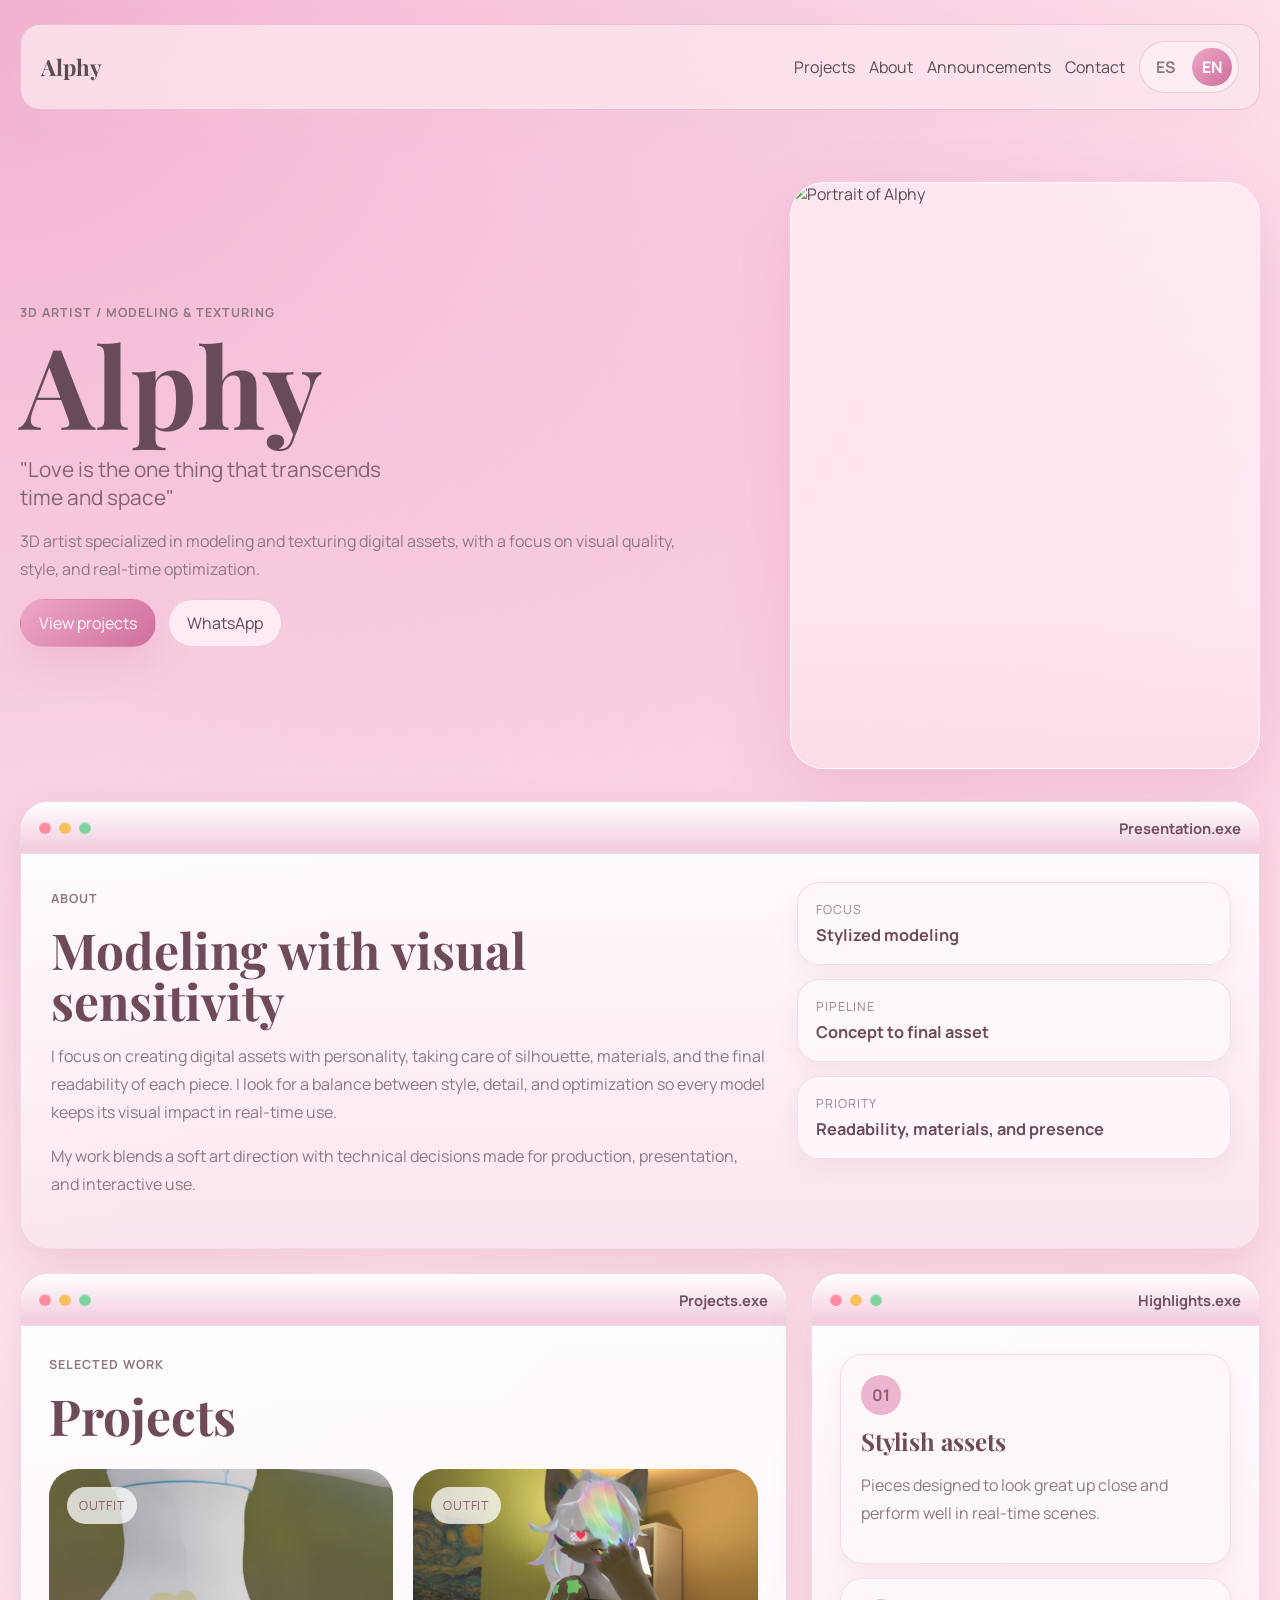
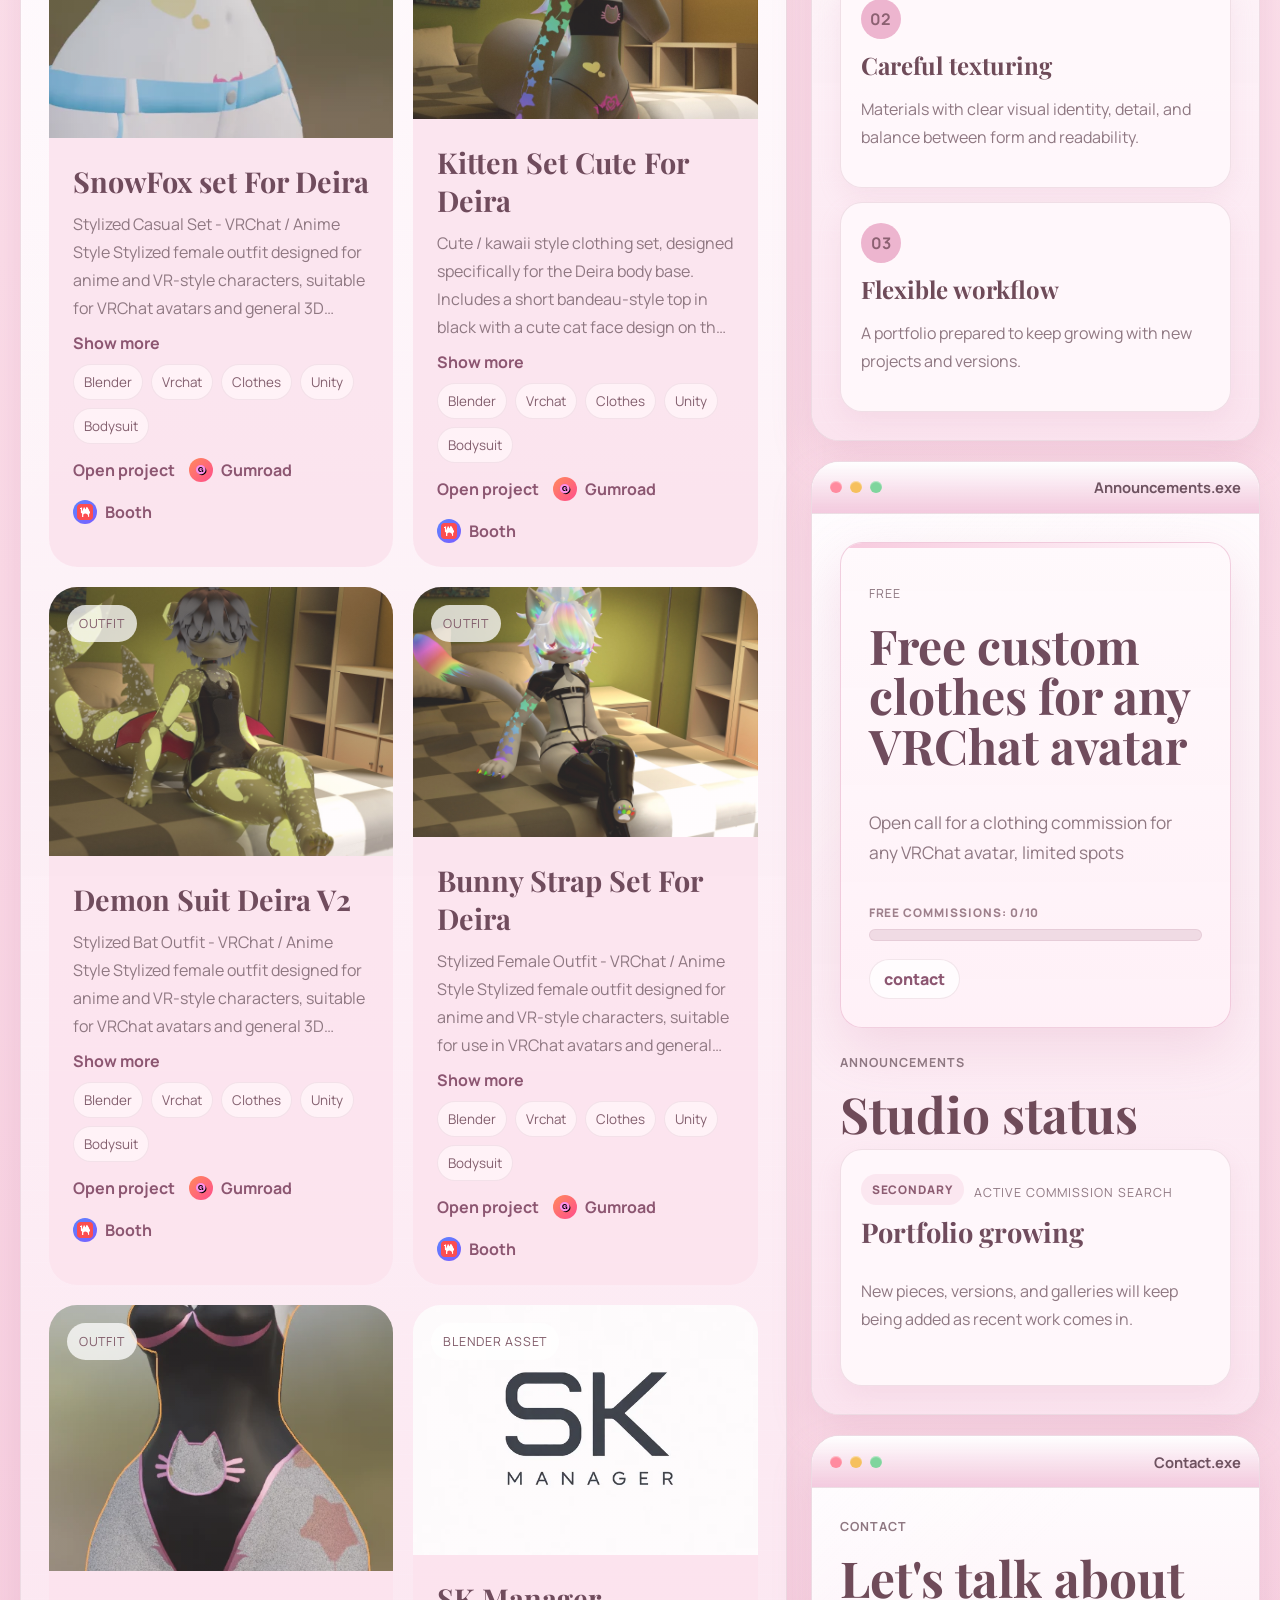
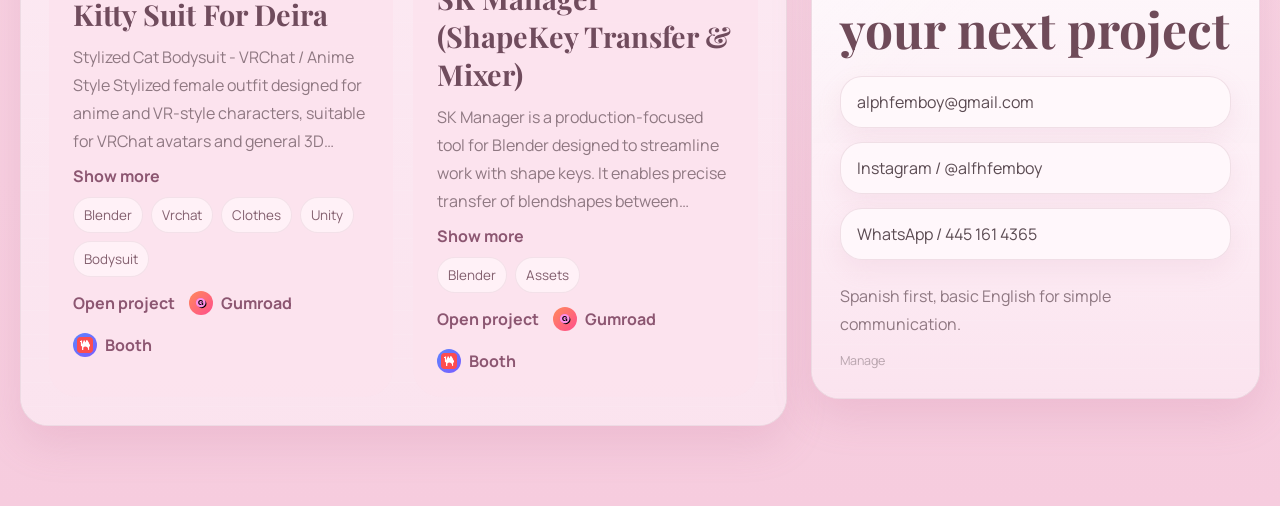
==== index.html @ 30895236 "Add files via upload" ====
<!DOCTYPE html>
<html lang="en">
  <head>
    <meta charset="UTF-8" />
    <meta name="viewport" content="width=device-width, initial-scale=1.0" />
    <title>Alphy | Artista 3D</title>
    <meta
      name="description"
      content="Portfolio creativo de Alphy, artista 3D especializado en modelado y texturizado de assets digitales."
    />
    <link rel="preconnect" href="https://fonts.googleapis.com" />
    <link rel="preconnect" href="https://fonts.gstatic.com" crossorigin />
    <link
      href="https://fonts.googleapis.com/css2?family=Manrope:wght@400;500;600;700;800&family=Playfair+Display:wght@500;600;700;800&display=swap"
      rel="stylesheet"
    />
    <link rel="stylesheet" href="./styles.css?v=10" />
  </head>
  <body>
    <div class="page-shell">
      <header class="topbar">
        <a class="brand" href="#inicio">Alphy</a>
        <nav class="nav">
          <a href="#proyectos" data-i18n="nav.projects">Proyectos</a>
          <a href="#sobre-mi" data-i18n="nav.about">Sobre mi</a>
          <a href="#comunicados" data-i18n="nav.announcements">Comunicados</a>
          <a href="#contacto" data-i18n="nav.contact">Contacto</a>
          <button class="lang-toggle" type="button" id="lang-toggle" aria-label="Cambiar idioma">
            <span data-lang-option="es">ES</span>
            <span data-lang-option="en">EN</span>
          </button>
        </nav>
      </header>

      <main>
        <section class="hero" id="inicio">
          <div class="hero-copy reveal">
            <p class="eyebrow" data-i18n="hero.eyebrow">3D Artist / Modelado y Texturizado</p>
            <h1>Alphy</h1>
            <p class="hero-quote">
              "Love is the one thing that transcends time and space"
            </p>
            <p class="hero-description" data-i18n="hero.description">
              Artista 3D especializado en modelado y texturizado de assets
              digitales, con enfoque en calidad visual, estilo y optimizacion
              para tiempo real.
            </p>
            <div class="hero-actions">
              <a class="button primary" href="#proyectos" data-i18n="hero.cta">Ver proyectos</a>
              <a
                class="button ghost"
                href="https://wa.me/524451614365"
                target="_blank"
                rel="noreferrer"
              >
                WhatsApp
              </a>
            </div>
          </div>

          <div class="hero-art reveal" aria-hidden="true">
            <div class="hero-photo-frame">
              <img
                class="hero-photo"
                src="./images/profile-photo.png"
                alt="Portrait of Alphy"
              />
            </div>
          </div>
        </section>

        <section class="desktop-layout">
          <article class="window-shell presentation-window reveal" id="sobre-mi">
            <div class="window-header">
              <div class="window-controls" aria-hidden="true">
                <span class="control control-close"></span>
                <span class="control control-minimize"></span>
                <span class="control control-expand"></span>
              </div>
              <p class="window-title" data-i18n="window.presentation">Presentacion.exe</p>
            </div>
            <div class="window-body">
              <div class="presentation-grid">
                <div class="presentation-copy">
                  <p class="eyebrow" data-i18n="about.eyebrow">Sobre mi</p>
                  <h2 data-i18n="about.title">Modelado con sensibilidad visual</h2>
                  <p data-i18n="about.bodyOne">
                    Me enfoco en crear assets digitales con personalidad, cuidando la
                    silueta, los materiales y la lectura final de cada pieza. Busco
                    un balance entre estilo, detalle y optimizacion para que cada
                    modelo conserve su impacto visual tambien en tiempo real.
                  </p>
                  <p data-i18n="about.bodyTwo">
                    Mi trabajo mezcla una direccion artistica suave con decisiones
                    tecnicas pensadas para produccion, presentacion y uso interactivo.
                  </p>
                </div>
                <div class="presentation-panel">
                  <div class="presentation-stat">
                    <span data-i18n="presentation.statOneLabel">Enfoque</span>
                    <strong data-i18n="presentation.statOneValue">Modelado estilizado</strong>
                  </div>
                  <div class="presentation-stat">
                    <span data-i18n="presentation.statTwoLabel">Pipeline</span>
                    <strong data-i18n="presentation.statTwoValue">Concepto a asset final</strong>
                  </div>
                  <div class="presentation-stat">
                    <span data-i18n="presentation.statThreeLabel">Prioridad</span>
                    <strong data-i18n="presentation.statThreeValue">Lectura, materiales y presencia</strong>
                  </div>
                </div>
              </div>
            </div>
          </article>

          <div class="desktop-columns">
            <section class="window-shell projects-window reveal" id="proyectos">
              <div class="window-header">
                <div class="window-controls" aria-hidden="true">
                  <span class="control control-close"></span>
                  <span class="control control-minimize"></span>
                  <span class="control control-expand"></span>
                </div>
                <p class="window-title" data-i18n="window.projects">Proyectos.exe</p>
              </div>
              <div class="window-body">
                <div class="section-heading">
                  <p class="eyebrow" data-i18n="projects.eyebrow">Selected Work</p>
                  <h2 data-i18n="projects.title">Proyectos</h2>
                </div>
                <div class="projects-grid" id="projects-grid"></div>
              </div>
            </section>

            <aside class="sidebar-stack">
              <article class="window-shell highlights-window reveal">
                <div class="window-header">
                  <div class="window-controls" aria-hidden="true">
                    <span class="control control-close"></span>
                    <span class="control control-minimize"></span>
                    <span class="control control-expand"></span>
                  </div>
                  <p class="window-title" data-i18n="window.skills">Highlights.exe</p>
                </div>
                <div class="window-body">
                  <section class="highlights">
                    <article>
                      <span>01</span>
                      <h2 data-i18n="highlight.oneTitle">Assets con estilo</h2>
                      <p data-i18n="highlight.oneBody">
                        Piezas pensadas para verse bien de cerca y funcionar bien en
                        escenas de tiempo real.
                      </p>
                    </article>
                    <article>
                      <span>02</span>
                      <h2 data-i18n="highlight.twoTitle">Texturas cuidadas</h2>
                      <p data-i18n="highlight.twoBody">
                        Materiales con identidad visual clara, detalle y equilibrio entre
                        forma y lectura.
                      </p>
                    </article>
                    <article>
                      <span>03</span>
                      <h2 data-i18n="highlight.threeTitle">Flujo flexible</h2>
                      <p data-i18n="highlight.threeBody">
                        Portfolio preparado para seguir creciendo con nuevos proyectos y
                        versiones.
                      </p>
                    </article>
                  </section>
                </div>
              </article>

              <article class="window-shell announcements-window reveal" id="comunicados">
                <div class="window-header">
                  <div class="window-controls" aria-hidden="true">
                    <span class="control control-close"></span>
                    <span class="control control-minimize"></span>
                    <span class="control control-expand"></span>
                  </div>
                  <p class="window-title" data-i18n="window.announcements">Comunicados.exe</p>
                </div>
                <div class="window-body">
                  <div class="announcement-feature" id="announcement-main-public"></div>
                  <p class="eyebrow" data-i18n="announcements.eyebrow">Comunicados</p>
                  <h2 data-i18n="announcements.title">Estado del estudio</h2>
                  <div class="announcement-list" id="announcement-list-public"></div>
                </div>
              </article>

              <article class="window-shell contact-window reveal" id="contacto">
                <div class="window-header">
                  <div class="window-controls" aria-hidden="true">
                    <span class="control control-close"></span>
                    <span class="control control-minimize"></span>
                    <span class="control control-expand"></span>
                  </div>
                  <p class="window-title" data-i18n="window.contact">Contacto.exe</p>
                </div>
                <div class="window-body">
                  <p class="eyebrow" data-i18n="contact.eyebrow">Contacto</p>
                  <h2 data-i18n="contact.title">Hablemos de tu proximo proyecto</h2>
                  <div class="contact-list">
                    <a href="mailto:alphfemboy@gmail.com">alphfemboy@gmail.com</a>
                    <a
                      href="https://instagram.com/alfhfemboy"
                      target="_blank"
                      rel="noreferrer"
                    >
                      Instagram / @alfhfemboy
                    </a>
                    <a
                      href="https://wa.me/524451614365"
                      target="_blank"
                      rel="noreferrer"
                    >
                      WhatsApp / 445 161 4365
                    </a>
                  </div>
                  <p class="contact-note" data-i18n="contact.note">
                    Espanol principal, ingles basico para comunicacion simple.
                  </p>
                  <button class="admin-link" type="button" id="admin-access">
                    Manage
                  </button>
                </div>
              </article>
            </aside>
          </div>
        </section>
      </main>
    </div>

    <aside class="editor-drawer" id="editor-drawer" aria-hidden="true">
      <div class="drawer-backdrop" data-close-editor></div>
      <section class="drawer-panel" aria-label="Editor de proyectos">
        <div class="drawer-header">
          <div>
            <p class="eyebrow" data-i18n="editor.eyebrow">Project Editor</p>
            <h2 data-i18n="editor.title">Editar proyectos</h2>
          </div>
          <button class="icon-button" type="button" data-close-editor>
            <span data-i18n="editor.close">Cerrar</span>
          </button>
        </div>

        <form class="project-form" id="project-form">
          <input type="hidden" id="project-id" />
          <label>
            <span data-i18n="editor.name">Nombre</span>
            <input id="project-title" name="title" type="text" required />
          </label>
          <label>
            <span data-i18n="editor.description">Descripcion</span>
            <textarea
              id="project-description"
              name="description"
              rows="4"
              required
            ></textarea>
          </label>
          <label>
            <span data-i18n="editor.tags">Tags</span>
            <input
              id="project-tags"
              name="tags"
              type="text"
              placeholder="Blender, Stylized, Real-time"
            />
          </label>
          <label>
            <span data-i18n="editor.category">Categoria</span>
            <input
              id="project-category"
              name="category"
              type="text"
              placeholder="Outfit, VRChat, Character, Prop..."
            />
          </label>
          <label>
            <span data-i18n="editor.gumroad">Gumroad</span>
            <input
              id="project-gumroad-link"
              name="gumroadLink"
              type="url"
              placeholder="https://..."
            />
          </label>
          <label>
            <span data-i18n="editor.booth">Booth</span>
            <input
              id="project-booth-link"
              name="boothLink"
              type="url"
              placeholder="https://..."
            />
          </label>
          <label>
            <span data-i18n="editor.cover">Imagen principal</span>
            <input
              id="project-cover-image"
              name="coverImage"
              type="text"
              placeholder="./images/project-1/cover.png o images\\project-1\\cover.png"
            />
            <small class="field-hint" data-i18n="editor.coverHint">
              Acepta URLs, rutas relativas del repo y rutas pegadas desde Windows si el archivo esta dentro de images/.
            </small>
          </label>
          <label>
            <span data-i18n="editor.gallery">Galeria de imagenes</span>
            <textarea
              id="project-gallery"
              name="gallery"
              rows="4"
              placeholder="./images/project-1/01.png&#10;images\\project-1\\02.png"
            ></textarea>
            <small class="field-hint" data-i18n="editor.galleryHint">
              Pon una imagen por linea. Usa archivo por archivo; la web no puede leer carpetas completas automaticamente.
            </small>
          </label>
          <label>
            <span data-i18n="editor.accent">Color de tarjeta</span>
            <input
              id="project-accent"
              name="accent"
              type="text"
              placeholder="#f7d7e4"
            />
          </label>

          <div class="form-actions">
            <button class="button primary" type="submit" data-i18n="editor.save">Guardar</button>
            <button class="button ghost" type="button" id="reset-form">
              <span data-i18n="editor.new">Nuevo</span>
            </button>
          </div>
        </form>

        <div class="drawer-tools">
          <button class="button ghost" type="button" id="export-projects" data-i18n="editor.export">Exportar JSON</button>
          <label class="button ghost upload-button" for="import-projects">
            <span data-i18n="editor.import">Importar JSON</span>
          </label>
          <input id="import-projects" type="file" accept=".json" hidden />
          <button class="button ghost" type="button" id="reset-projects" data-i18n="editor.reset">Restaurar ejemplo</button>
          <button class="button ghost" type="button" id="open-announcement-editor" data-i18n="editor.announcements">Editar comunicados</button>
        </div>

        <p class="editor-note" data-i18n="editor.note">
          El portfolio publico lee <code>projects.json</code>. Puedes editar
          aqui, exportar el JSON y luego reemplazar ese archivo en GitHub para
          publicar los cambios.
        </p>

        <div class="project-list" id="project-list"></div>
      </section>
    </aside>

    <aside class="editor-drawer announcement-drawer" id="announcement-drawer" aria-hidden="true">
      <div class="drawer-backdrop" data-close-announcement-editor></div>
      <section class="drawer-panel" aria-label="Editor de comunicados">
        <div class="drawer-header">
          <div>
            <p class="eyebrow" data-i18n="annEditor.eyebrow">Comunicados</p>
            <h2 data-i18n="annEditor.title">Editar comunicados</h2>
          </div>
          <button class="icon-button" type="button" data-close-announcement-editor>
            <span data-i18n="editor.close">Cerrar</span>
          </button>
        </div>

        <form class="project-form" id="announcement-form">
          <input type="hidden" id="announcement-id" />
          <label>
            <span data-i18n="annEditor.type">Tipo</span>
            <select id="announcement-type" name="type" required>
              <option value="primary" data-i18n="annEditor.typePrimary">Principal</option>
              <option value="secondary" data-i18n="annEditor.typeSecondary">Secundario</option>
            </select>
          </label>
          <label>
            <span data-i18n="annEditor.meta">Etiqueta</span>
            <input id="announcement-meta" name="meta" type="text" placeholder="Actualizacion" required />
          </label>
          <label>
            <span data-i18n="annEditor.headline">Titulo</span>
            <input id="announcement-headline" name="headline" type="text" required />
          </label>
          <label>
            <span data-i18n="annEditor.body">Texto</span>
            <textarea id="announcement-body" name="body" rows="4" required></textarea>
          </label>
          <label>
            <span data-i18n="annEditor.progress">Progreso</span>
            <input
              id="announcement-progress"
              name="progress"
              type="text"
              placeholder="75%, 1/10, 4/12"
            />
          </label>
          <label>
            <span data-i18n="annEditor.progressLabel">Etiqueta de progreso</span>
            <input
              id="announcement-progress-label"
              name="progressLabel"
              type="text"
              placeholder="Progreso"
            />
          </label>
          <label class="toggle-field">
            <input id="announcement-progress-toggle" name="showProgress" type="checkbox" checked />
            <span data-i18n="annEditor.progressToggle">Mostrar barra de progreso</span>
          </label>
          <label>
            <span data-i18n="annEditor.image">Imagen</span>
            <input
              id="announcement-image"
              name="image"
              type="text"
              placeholder="./images/project-1/cover.png o images\\notice\\cover.png"
            />
          </label>
          <label>
            <span data-i18n="annEditor.linkOne">Link 1</span>
            <input id="announcement-link-label-1" name="linkLabel1" type="text" placeholder="Ver proyecto" />
            <input id="announcement-link-url-1" name="linkUrl1" type="url" placeholder="https://..." />
          </label>
          <label>
            <span data-i18n="annEditor.linkTwo">Link 2</span>
            <input id="announcement-link-label-2" name="linkLabel2" type="text" placeholder="Mas info" />
            <input id="announcement-link-url-2" name="linkUrl2" type="url" placeholder="https://..." />
          </label>
          <label>
            <span data-i18n="annEditor.accent">Color</span>
            <input id="announcement-accent" name="accent" type="text" placeholder="#f7cade" />
          </label>

          <div class="form-actions">
            <button class="button primary" type="submit" data-i18n="annEditor.save">Guardar comunicado</button>
            <button class="button ghost" type="button" id="reset-announcement-form">
              <span data-i18n="annEditor.new">Nuevo comunicado</span>
            </button>
          </div>
        </form>

        <div class="drawer-tools">
          <button class="button ghost" type="button" id="export-announcements" data-i18n="annEditor.export">Exportar JSON</button>
          <label class="button ghost upload-button" for="import-announcements">
            <span data-i18n="annEditor.import">Importar JSON</span>
          </label>
          <input id="import-announcements" type="file" accept=".json" hidden />
          <button class="button ghost" type="button" id="reset-announcements" data-i18n="annEditor.reset">Restaurar comunicados</button>
        </div>

        <p class="editor-note" data-i18n="annEditor.note">
          Estos comunicados se guardan como borrador en tu navegador, igual que el editor de proyectos.
        </p>

        <div class="project-list" id="announcement-list-editor"></div>
      </section>
    </aside>

    <template id="project-card-template">
      <article class="project-card reveal">
        <a class="project-visual project-open" href="#">
          <span class="project-badge">3D Asset</span>
        </a>
        <div class="project-content">
          <h3></h3>
          <p class="project-description is-collapsed"></p>
          <button class="project-toggle" type="button">Show more</button>
          <div class="project-tags"></div>
          <div class="project-links">
            <a class="project-link project-open" href="#">Open project</a>
            <a class="project-link project-gumroad" target="_blank" rel="noreferrer">
              <span class="store-mark store-mark-gumroad" aria-hidden="true">
                <img src="./images/brand/gumroad.svg" alt="" />
              </span>
              <span>Gumroad</span>
            </a>
            <a class="project-link project-booth" target="_blank" rel="noreferrer">
              <span class="store-mark store-mark-booth" aria-hidden="true">
                <img src="./images/brand/booth.svg" alt="" />
              </span>
              <span>Booth</span>
            </a>
          </div>
        </div>
      </article>
    </template>

    <template id="project-item-template">
      <article class="project-item project-editor-card">
        <div class="project-item-visual"></div>
        <button type="button" class="drag-handle drag-handle-corner" aria-label="Reordenar proyecto" title="Arrastrar para reordenar">
          <span></span>
          <span></span>
          <span></span>
        </button>
        <div class="project-item-copy">
          <strong class="item-title"></strong>
          <p class="item-description"></p>
        </div>
        <div class="item-actions">
          <button type="button" class="text-button item-edit">Edit</button>
          <button type="button" class="text-button item-delete">Delete</button>
        </div>
      </article>
    </template>

    <template id="announcement-card-template">
      <article class="announcement-card">
        <div class="announcement-layout">
          <div class="announcement-copy">
            <div class="announcement-head">
              <span class="announcement-type-badge"></span>
              <p class="announcement-meta"></p>
            </div>
            <h3></h3>
            <p class="announcement-body"></p>
            <div class="announcement-progress" hidden>
              <div class="announcement-progress-label"></div>
              <div class="announcement-progress-track">
                <div class="announcement-progress-fill"></div>
              </div>
            </div>
            <div class="announcement-links"></div>
          </div>
          <div class="announcement-image" hidden></div>
        </div>
      </article>
    </template>

    <template id="announcement-item-template">
      <article class="project-item announcement-editor-card">
        <button type="button" class="drag-handle drag-handle-corner" aria-label="Reordenar comunicado" title="Arrastrar para reordenar">
          <span></span>
          <span></span>
          <span></span>
        </button>
        <div class="project-item-visual announcement-item-visual"></div>
        <div class="project-item-copy">
          <strong class="item-title"></strong>
          <p class="item-description"></p>
        </div>
        <div class="item-actions">
          <button type="button" class="text-button item-edit">Edit</button>
          <button type="button" class="text-button item-delete">Delete</button>
        </div>
      </article>
    </template>

    <script src="./script.js?v=14"></script>
  </body>
</html>
---- styles.css ----
:root {
  --bg: #fde6f0;
  --bg-strong: #f8d3e2;
  --surface: rgba(251, 225, 237, 0.86);
  --surface-strong: rgba(255, 241, 247, 0.94);
  --border: rgba(182, 109, 142, 0.26);
  --text: #5b4b52;
  --text-soft: #8f7882;
  --accent: #f7cade;
  --accent-strong: #eea8c8;
  --accent-deep: #cf6f9c;
  --shadow: 0 24px 64px rgba(205, 116, 155, 0.22);
}

* {
  box-sizing: border-box;
}

html {
  scroll-behavior: smooth;
}

body {
  margin: 0;
  min-height: 100vh;
  background:
    radial-gradient(circle at top left, rgba(240, 166, 201, 0.86), transparent 34%),
    radial-gradient(circle at 85% 15%, rgba(252, 204, 225, 0.94), transparent 30%),
    radial-gradient(circle at 65% 72%, rgba(255, 236, 243, 0.7), transparent 28%),
    linear-gradient(180deg, #fff0f6 0%, #fbdde9 50%, #f6ccde 100%);
  color: var(--text);
  font-family: "Manrope", sans-serif;
}

body.editor-open {
  overflow: hidden;
}

a {
  color: inherit;
  text-decoration: none;
}

button,
input,
textarea {
  font: inherit;
}

.page-shell {
  width: min(1240px, calc(100% - 32px));
  margin: 0 auto;
  padding: 24px 0 56px;
}

.topbar {
  position: sticky;
  top: 16px;
  z-index: 20;
  display: flex;
  justify-content: space-between;
  align-items: center;
  gap: 24px;
  padding: 16px 20px;
  border: 1px solid var(--border);
  border-radius: 20px;
  background: rgba(251, 231, 239, 0.78);
  backdrop-filter: blur(18px);
  box-shadow: 0 12px 32px rgba(241, 197, 214, 0.16);
}

.brand,
.hero h1,
.section-heading h2,
.window-body h2,
.drawer-header h2,
.project-card h3,
.highlights h2,
.announcement-card h3,
.project-empty h3 {
  font-family: "Playfair Display", serif;
}

.brand {
  font-size: 1.4rem;
  font-weight: 700;
}

.nav {
  display: flex;
  align-items: center;
  gap: 14px;
  flex-wrap: wrap;
}

.lang-toggle {
  display: inline-flex;
  align-items: center;
  gap: 6px;
  padding: 6px;
  border-radius: 999px;
  border: 1px solid var(--border);
  background: rgba(253, 239, 245, 0.92);
  cursor: pointer;
}

.lang-toggle span {
  min-width: 36px;
  padding: 8px 10px;
  border-radius: 999px;
  font-weight: 700;
  color: var(--text-soft);
}

.lang-toggle span.is-active {
  background: linear-gradient(135deg, var(--accent-strong), var(--accent-deep));
  color: #ffffff;
}

.nav a,
.nav-button,
.text-button,
.icon-button {
  color: var(--text);
  background: transparent;
  border: 0;
  cursor: pointer;
}

.nav-button,
.icon-button {
  padding: 10px 14px;
  border-radius: 999px;
  border: 1px solid var(--border);
  background: rgba(253, 239, 245, 0.92);
}

.hero {
  display: grid;
  grid-template-columns: minmax(0, 1.1fr) minmax(300px, 0.9fr);
  gap: 48px;
  align-items: center;
  padding: 72px 0 32px;
}

.eyebrow {
  margin: 0 0 10px;
  color: var(--text-soft);
  text-transform: uppercase;
  letter-spacing: 0.08em;
  font-size: 0.78rem;
  font-weight: 700;
}

.hero h1 {
  margin: 0;
  font-size: clamp(3.7rem, 10vw, 7rem);
  line-height: 0.95;
  color: #684b59;
}

.hero-quote {
  margin: 18px 0 12px;
  max-width: 28ch;
  font-size: 1.3rem;
  line-height: 1.35;
  color: #86626f;
}

.hero-description,
.section-heading p,
.window-body p,
.highlights p,
.project-description,
.item-description,
.announcement-card p {
  line-height: 1.75;
  color: var(--text-soft);
}

.hero-actions,
.form-actions,
.drawer-tools {
  display: flex;
  flex-wrap: wrap;
  gap: 12px;
}

.button {
  display: inline-flex;
  align-items: center;
  justify-content: center;
  min-height: 48px;
  padding: 0 18px;
  border-radius: 999px;
  border: 1px solid transparent;
  transition: transform 180ms ease, box-shadow 180ms ease, border-color 180ms ease,
    background 180ms ease;
}

.button:hover,
.nav-button:hover,
.icon-button:hover,
.text-button:hover,
.project-card:hover {
  transform: translateY(-1px);
}

.button.primary {
  background: linear-gradient(135deg, var(--accent-strong), var(--accent-deep));
  color: #ffffff;
  box-shadow: 0 18px 32px rgba(220, 150, 180, 0.28);
}

.button.ghost,
.upload-button {
  border-color: var(--border);
  background: rgba(255, 239, 246, 0.88);
}

#detail-gumroad-link,
#detail-booth-link {
  gap: 10px;
  padding-inline: 20px;
  font-weight: 800;
}

#detail-gumroad-link {
  background: linear-gradient(135deg, #ff8a5b, #ff4d8d);
  box-shadow: 0 18px 32px rgba(255, 105, 150, 0.26);
}

#detail-booth-link {
  background: linear-gradient(135deg, rgba(92, 133, 255, 0.16), rgba(122, 92, 255, 0.2));
  border-color: rgba(92, 133, 255, 0.28);
  color: #6f58b7;
}

.hero-art {
  position: relative;
  min-height: 520px;
  display: grid;
  align-items: center;
}

.hero-photo-frame {
  position: relative;
  width: min(100%, 470px);
  margin-left: auto;
  border-radius: 34px;
  overflow: hidden;
  border: 1px solid rgba(255, 255, 255, 0.8);
  box-shadow: var(--shadow);
  background: rgba(255, 240, 246, 0.72);
}

.hero-photo-frame::after {
  content: "";
  position: absolute;
  inset: auto 0 0 0;
  height: 28%;
  background: linear-gradient(180deg, rgba(255, 255, 255, 0), rgba(247, 202, 222, 0.36));
  pointer-events: none;
}

.hero-photo {
  display: block;
  width: 100%;
  aspect-ratio: 4 / 5;
  object-fit: cover;
}

.desktop-layout {
  display: grid;
  gap: 24px;
  padding-bottom: 24px;
}

.desktop-columns {
  display: grid;
  grid-template-columns: minmax(0, 1.45fr) minmax(300px, 0.85fr);
  gap: 24px;
  align-items: start;
}

.sidebar-stack {
  display: grid;
  gap: 20px;
}

.window-shell,
.drawer-panel,
.project-detail-cover,
.gallery-item {
  display: block;
  border: 1px solid rgba(164, 89, 124, 0.3);
  background: rgba(255, 244, 249, 0.94);
  box-shadow:
    0 18px 40px rgba(195, 111, 147, 0.18),
    0 0 0 1px rgba(255, 255, 255, 0.4) inset;
  backdrop-filter: blur(16px);
}

.window-shell {
  border-radius: 28px;
  overflow: hidden;
  outline: 1px solid rgba(255, 255, 255, 0.38);
  outline-offset: -1px;
}

.window-header {
  display: flex;
  align-items: center;
  justify-content: space-between;
  gap: 14px;
  min-height: 52px;
  padding: 12px 18px;
  border-bottom: 1px solid rgba(171, 111, 137, 0.22);
  background:
    linear-gradient(180deg, rgba(255, 255, 255, 0.98), rgba(242, 198, 220, 0.92)),
    rgba(255, 255, 255, 0.55);
}

.window-controls {
  display: flex;
  gap: 8px;
}

.control {
  display: block;
  width: 12px;
  height: 12px;
  border-radius: 999px;
  box-shadow: inset 0 1px 1px rgba(255, 255, 255, 0.5);
}

.control-close {
  background: #ff8b9f;
}

.control-minimize {
  background: #f6c05d;
}

.control-expand {
  background: #7fd59d;
}

.window-title {
  margin: 0;
  font-size: 0.92rem;
  font-weight: 700;
  color: #6e5260;
}

.window-body {
  padding: 28px;
  background:
    linear-gradient(180deg, rgba(255, 252, 254, 0.92), rgba(250, 225, 237, 0.88));
}

.presentation-grid {
  display: grid;
  grid-template-columns: minmax(0, 1.25fr) minmax(260px, 0.75fr);
  gap: 24px;
}

.presentation-copy {
  padding: 6px 4px 6px 2px;
}

.window-body h2,
.section-heading h2,
.drawer-header h2 {
  margin: 14px 0 10px;
  font-size: clamp(2rem, 4vw, 3.1rem);
  line-height: 1.03;
  color: #6f4b59;
}

.presentation-panel {
  display: grid;
  gap: 14px;
  align-content: start;
}

.presentation-stat,
.announcement-card,
.contact-list a,
.project-item,
.project-empty,
.highlights article {
  border-radius: 22px;
  border: 1px solid rgba(171, 111, 137, 0.18);
  background: rgba(255, 248, 251, 0.95);
  box-shadow: 0 10px 24px rgba(211, 152, 178, 0.14);
}

.presentation-stat {
  padding: 18px;
}

.presentation-stat strong {
  display: block;
  margin-top: 2px;
}

.presentation-stat span,
.announcement-meta {
  display: block;
  margin-bottom: 6px;
  font-size: 0.78rem;
  text-transform: uppercase;
  letter-spacing: 0.08em;
  color: #a0828e;
}

.presentation-stat strong {
  color: #6f4b59;
  font-size: 1.02rem;
}

.highlights {
  display: grid;
  gap: 14px;
}

.highlights article {
  padding: 20px;
}

.highlights span {
  display: inline-flex;
  align-items: center;
  justify-content: center;
  width: 40px;
  height: 40px;
  border-radius: 50%;
  background: rgba(231, 156, 190, 0.72);
  color: #8c6172;
  font-weight: 700;
}

.highlights h2 {
  margin: 14px 0 10px;
  font-size: 1.5rem;
  line-height: 1.08;
  color: #6f4b59;
}

.section-heading {
  max-width: 760px;
  margin-bottom: 28px;
}

.projects-grid {
  display: grid;
  grid-template-columns: repeat(2, minmax(0, 1fr));
  gap: 20px;
}

.presentation-window .window-body,
.projects-window .window-body,
.highlights-window .window-body,
.announcements-window .window-body,
.contact-window .window-body {
  position: relative;
}

.presentation-window .window-body::before,
.projects-window .window-body::before,
.highlights-window .window-body::before,
.announcements-window .window-body::before,
.contact-window .window-body::before {
  content: "";
  position: absolute;
  inset: 0;
  background:
    linear-gradient(135deg, rgba(255, 255, 255, 0.25), transparent 30%),
    repeating-linear-gradient(
      180deg,
      rgba(255, 255, 255, 0.06) 0,
      rgba(255, 255, 255, 0.06) 1px,
      transparent 1px,
      transparent 24px
    );
  pointer-events: none;
}

.presentation-window .window-body > *,
.projects-window .window-body > *,
.highlights-window .window-body > *,
.announcements-window .window-body > *,
.contact-window .window-body > * {
  position: relative;
  z-index: 1;
}

.project-card {
  display: grid;
  min-height: 460px;
  border-radius: 28px;
  overflow: hidden;
  transition: transform 180ms ease;
}

.project-empty {
  padding: 32px;
  box-shadow: var(--shadow);
}

.project-empty h3 {
  margin: 10px 0 8px;
  font-size: 2rem;
  color: #704c5d;
}

.project-empty p:last-child {
  margin-bottom: 0;
}

.project-visual {
  position: relative;
  display: block;
  min-height: 250px;
  padding: 18px;
  background: linear-gradient(160deg, rgba(255, 255, 255, 0.08), rgba(255, 255, 255, 0));
  background-repeat: no-repeat;
  overflow: hidden;
}

.project-badge {
  position: relative;
  z-index: 1;
  display: inline-flex;
  padding: 10px 12px;
  border-radius: 999px;
  background: rgba(255, 255, 255, 0.75);
  font-size: 0.78rem;
  text-transform: uppercase;
  letter-spacing: 0.06em;
  color: #805b69;
}

.project-content {
  display: grid;
  align-content: start;
  gap: 10px;
  padding: 24px;
  background: rgba(252, 226, 237, 0.82);
}

.project-card h3 {
  margin: 0;
  font-size: 1.8rem;
  color: #704c5d;
}

.project-tags {
  display: flex;
  flex-wrap: wrap;
  gap: 8px;
}

.project-tags span {
  padding: 8px 10px;
  border-radius: 999px;
  background: rgba(255, 243, 248, 0.9);
  border: 1px solid rgba(155, 111, 131, 0.12);
  color: #835f6e;
  font-size: 0.84rem;
}

.project-link {
  width: fit-content;
  margin-top: 4px;
  color: #8c5671;
  font-weight: 700;
  display: inline-flex;
  align-items: center;
  gap: 8px;
}

.project-links {
  display: flex;
  flex-wrap: wrap;
  gap: 14px;
}

.store-mark {
  display: inline-flex;
  align-items: center;
  justify-content: center;
  width: 24px;
  height: 24px;
  border-radius: 999px;
  overflow: hidden;
}

.store-mark img {
  width: 16px;
  height: 16px;
  display: block;
}

.store-mark-gumroad {
  background: linear-gradient(135deg, #ff8a5b, #ff4d8d);
  color: #ffffff;
}

.store-mark-booth {
  background: linear-gradient(135deg, #5c85ff, #7a5cff);
  color: #ffffff;
}

.project-description,
.project-detail-description {
  margin: 0;
  overflow: hidden;
  transition: max-height 220ms ease;
}

.project-description.is-collapsed {
  display: -webkit-box;
  -webkit-line-clamp: 4;
  -webkit-box-orient: vertical;
}

.project-detail-description.is-collapsed {
  display: -webkit-box;
  -webkit-line-clamp: 8;
  -webkit-box-orient: vertical;
}

.project-toggle {
  width: fit-content;
  padding: 0;
  border: 0;
  background: transparent;
  color: #8c5671;
  font-weight: 700;
  cursor: pointer;
}

.project-toggle[hidden] {
  display: none;
}

.announcement-list {
  display: grid;
  gap: 14px;
}

.announcement-feature {
  margin-bottom: 24px;
}

.announcement-card {
  position: relative;
  overflow: hidden;
  padding: 18px;
}

.announcement-layout {
  display: grid;
  grid-template-columns: minmax(0, 1.15fr) minmax(220px, 0.85fr);
  gap: 18px;
  align-items: stretch;
}

.announcement-copy {
  display: grid;
  align-content: start;
  gap: 10px;
}

.announcement-head {
  display: flex;
  flex-wrap: wrap;
  align-items: center;
  gap: 10px;
}

.announcement-type-badge {
  display: inline-flex;
  align-items: center;
  padding: 7px 11px;
  border-radius: 999px;
  background: rgba(231, 156, 190, 0.18);
  color: #8d5d72;
  font-size: 0.74rem;
  font-weight: 800;
  letter-spacing: 0.08em;
  text-transform: uppercase;
}

.announcement-card--primary {
  border-color: rgba(207, 111, 156, 0.3);
  background:
    linear-gradient(180deg, rgba(255, 249, 252, 0.98), rgba(255, 240, 247, 0.96)),
    rgba(255, 248, 251, 0.98);
  box-shadow: 0 20px 54px rgba(205, 116, 155, 0.2);
  padding: 28px;
}

.announcement-card--primary::before {
  content: "";
  position: absolute;
  inset: 0 auto auto 0;
  width: 100%;
  height: 5px;
  background: linear-gradient(90deg, var(--announcement-accent, var(--accent-strong)), rgba(255, 255, 255, 0));
}

.announcement-card--primary .announcement-layout {
  grid-template-columns: 1fr;
  gap: 22px;
}

.announcement-card--primary.announcement-card--has-image .announcement-layout {
  grid-template-columns: minmax(0, 1.1fr) minmax(260px, 0.9fr);
}

.announcement-card--secondary {
  background: rgba(255, 248, 251, 0.95);
  padding: 20px;
}

.announcement-card--secondary .announcement-layout {
  grid-template-columns: 1fr;
  gap: 12px;
}

.announcement-card--secondary .announcement-copy {
  gap: 8px;
}

.announcement-empty-card {
  opacity: 0.92;
}

.announcement-image {
  margin-bottom: 0;
  width: 100%;
  min-height: 200px;
  border-radius: 20px;
  background-size: cover;
  background-position: center;
  background-repeat: no-repeat;
  border: 1px solid rgba(171, 111, 137, 0.16);
  box-shadow: 0 8px 18px rgba(211, 152, 178, 0.12);
}

.announcement-card--primary .announcement-image {
  min-height: 280px;
}

.announcement-card--secondary .announcement-image {
  min-height: 180px;
  aspect-ratio: 16 / 9;
}

.announcement-card h3 {
  margin: 0 0 8px;
  font-size: 1.3rem;
  color: #704c5d;
}

.announcement-card--primary h3 {
  font-size: clamp(2rem, 4vw, 3rem);
  line-height: 1.04;
  margin-bottom: 10px;
}

.announcement-card--primary .announcement-body {
  font-size: 1.08rem;
  max-width: 60ch;
}

.announcement-card--secondary h3 {
  font-size: 1.7rem;
  line-height: 1.08;
  margin-bottom: 6px;
}

.announcement-card--secondary .announcement-body {
  max-width: 58ch;
}

.announcement-progress {
  display: grid;
  gap: 8px;
  margin-top: 8px;
}

.announcement-progress-label {
  font-size: 0.74rem;
  font-weight: 800;
  letter-spacing: 0.08em;
  text-transform: uppercase;
  color: #9e808c;
}

.announcement-progress-track {
  height: 12px;
  padding: 3px;
  border-radius: 999px;
  border: 1px solid rgba(171, 111, 137, 0.14);
  background: rgba(235, 209, 221, 0.72);
  overflow: hidden;
}

.announcement-progress-fill {
  width: 0%;
  height: 100%;
  border-radius: inherit;
  background: linear-gradient(90deg, var(--announcement-accent, var(--accent-strong)), var(--accent-deep));
  box-shadow: 0 6px 18px rgba(207, 111, 156, 0.24);
}

.announcement-links {
  display: flex;
  flex-wrap: wrap;
  gap: 10px;
  margin-top: 8px;
}

.announcement-link {
  display: inline-flex;
  align-items: center;
  min-height: 40px;
  padding: 0 14px;
  border-radius: 999px;
  border: 1px solid rgba(171, 111, 137, 0.16);
  background: rgba(255, 255, 255, 0.76);
  color: #8c5671;
  font-weight: 800;
  transition: transform 180ms ease, background 180ms ease, border-color 180ms ease;
}

.announcement-link:hover {
  transform: translateY(-1px);
  background: rgba(255, 244, 249, 0.96);
  border-color: rgba(207, 111, 156, 0.28);
}

.announcement-card--primary .announcement-type-badge {
  display: none;
}

.contact-list {
  display: grid;
  gap: 14px;
  margin: 22px 0;
}

.contact-list a {
  padding: 14px 16px;
}

.contact-note {
  margin: 0;
}

.admin-link {
  margin-top: 14px;
  padding: 0;
  border: 0;
  background: transparent;
  color: rgba(91, 75, 82, 0.42);
  font-size: 0.78rem;
  cursor: pointer;
}

.admin-link:hover {
  color: rgba(91, 75, 82, 0.7);
}

.project-shell {
  min-height: 100vh;
}

.project-detail {
  padding: 56px 0 24px;
}

.project-detail-hero {
  display: grid;
  grid-template-columns: minmax(0, 0.9fr) minmax(320px, 1.1fr);
  gap: 24px;
  align-items: stretch;
}

.project-detail-description {
  max-width: 60ch;
  line-height: 1.8;
  color: var(--text-soft);
}

.project-detail-text {
  display: grid;
  gap: 10px;
  margin-bottom: 8px;
}

.project-detail-cover {
  min-height: 520px;
  border-radius: 32px;
  overflow: hidden;
  background: rgba(255, 238, 244, 0.8);
}

.project-detail-cover img,
.gallery-item img {
  display: block;
  width: 100%;
  height: 100%;
  object-fit: cover;
}

.project-detail-cover-fallback {
  background-image: linear-gradient(160deg, rgba(255, 255, 255, 0.12), rgba(255, 255, 255, 0));
}

.project-gallery-section {
  margin-top: 42px;
}

.project-gallery-grid {
  display: grid;
  grid-template-columns: repeat(2, minmax(0, 1fr));
  gap: 18px;
}

.gallery-item {
  min-height: 320px;
  overflow: hidden;
  border-radius: 28px;
  background: rgba(255, 241, 246, 0.86);
}

.gallery-placeholder {
  display: flex;
  align-items: center;
  justify-content: center;
  padding: 32px;
  text-align: center;
  color: var(--text-soft);
  line-height: 1.7;
}

.editor-drawer {
  position: fixed;
  inset: 0;
  display: grid;
  grid-template-columns: minmax(0, 1fr) min(540px, 100%);
  z-index: 80;
  opacity: 0;
  pointer-events: none;
  transition: opacity 180ms ease;
}

.editor-drawer.is-open {
  opacity: 1;
  pointer-events: auto;
}

.drawer-backdrop {
  background: rgba(108, 76, 90, 0.22);
  backdrop-filter: blur(4px);
}

.drawer-panel {
  height: 100%;
  padding: 24px;
  overflow-y: auto;
  background: rgba(248, 214, 228, 0.96);
  border-radius: 30px 0 0 30px;
}

.announcement-drawer {
  grid-template-columns: minmax(0, 1fr) min(560px, 100%);
  z-index: 90;
}

body.both-editors-open .editor-drawer {
  grid-template-columns: minmax(0, 1fr) minmax(420px, 50vw);
}

body.both-editors-open .announcement-drawer {
  grid-template-columns: minmax(420px, 50vw) minmax(0, 1fr);
}

body.both-editors-open .editor-drawer .drawer-backdrop,
body.both-editors-open .announcement-drawer .drawer-backdrop {
  background: transparent;
  backdrop-filter: none;
  pointer-events: none;
}

body.both-editors-open .announcement-drawer .drawer-panel {
  grid-column: 1;
  border-radius: 0 30px 30px 0;
}

body.both-editors-open .editor-drawer .drawer-panel {
  grid-column: 2;
}

.drawer-header {
  display: flex;
  justify-content: space-between;
  align-items: start;
  gap: 16px;
  margin-bottom: 20px;
}

.editor-section {
  margin-top: 28px;
  padding-top: 24px;
  border-top: 1px solid rgba(171, 111, 137, 0.18);
}

.editor-section-heading h3 {
  margin: 10px 0 16px;
  font-family: "Playfair Display", serif;
  font-size: 2rem;
  line-height: 1.05;
  color: #6f4b59;
}

.project-form {
  display: grid;
  gap: 14px;
}

.project-form label {
  display: grid;
  gap: 8px;
  font-weight: 600;
  color: #725664;
}

.toggle-field {
  display: flex;
  align-items: center;
  gap: 10px;
  padding: 12px 14px;
  border-radius: 18px;
  border: 1px solid rgba(171, 111, 137, 0.14);
  background: rgba(255, 238, 244, 0.68);
}

.toggle-field input {
  width: 18px;
  height: 18px;
  margin: 0;
  accent-color: var(--accent-deep);
}

.field-hint {
  font-size: 0.84rem;
  line-height: 1.5;
  color: #8f7882;
}

.project-form input,
.project-form textarea {
  width: 100%;
  padding: 14px 16px;
  border-radius: 18px;
  border: 1px solid rgba(171, 111, 137, 0.18);
  background: rgba(255, 238, 244, 0.84);
  color: var(--text);
}

.drawer-tools {
  margin: 18px 0 22px;
}

.editor-note {
  margin: 0 0 18px;
  padding: 14px 16px;
  border-radius: 18px;
  border: 1px solid rgba(171, 111, 137, 0.16);
  background: rgba(255, 238, 244, 0.74);
  color: #7d6170;
  line-height: 1.65;
}

.editor-note code {
  font-family: inherit;
  font-weight: 700;
  color: #8b5671;
}

.project-list {
  display: grid;
  gap: 12px;
}

.project-item {
  display: flex;
  justify-content: space-between;
  gap: 16px;
  padding: 16px;
  position: relative;
}

.project-editor-card {
  align-items: center;
  cursor: grab;
}

.announcement-editor-card {
  align-items: flex-start;
  cursor: grab;
  border-left: 4px solid var(--announcement-accent, #f7cade);
}

.announcement-editor-card .project-item-visual {
  width: 122px;
  min-width: 122px;
  height: 92px;
}

.announcement-editor-card .project-item-copy {
  padding-top: 2px;
}

.announcement-editor-card .item-description {
  display: -webkit-box;
  -webkit-line-clamp: 3;
  -webkit-box-orient: vertical;
  overflow: hidden;
}

.announcement-editor-primary {
  background: rgba(255, 244, 249, 0.98);
}

.project-editor-card.is-dragging {
  opacity: 0.58;
  transform: scale(0.985);
}

.announcement-editor-card.is-dragging {
  opacity: 0.58;
  transform: scale(0.985);
}

.drag-handle {
  display: grid;
  gap: 4px;
  align-content: center;
  width: 22px;
  min-width: 22px;
  padding: 0;
  border: 0;
  border-radius: 999px;
  background: transparent;
  cursor: grab;
  z-index: 2;
}

.drag-handle span {
  display: block;
  width: 6px;
  height: 6px;
  border-radius: 999px;
  background: #ba7c98;
  margin-inline: auto;
  opacity: 0.92;
}

.drag-handle-corner {
  position: absolute;
  top: 12px;
  right: 12px;
}

.project-item-visual {
  width: 108px;
  min-width: 108px;
  height: 88px;
  border-radius: 18px;
  border: 1px solid rgba(171, 111, 137, 0.18);
  background: linear-gradient(145deg, rgba(247, 202, 222, 0.92), rgba(255, 255, 255, 0.9));
  background-size: cover;
  background-position: center;
  box-shadow: 0 8px 18px rgba(211, 152, 178, 0.16);
}

.project-item-copy {
  flex: 1;
  min-width: 0;
}

.project-item-copy .item-title {
  display: block;
  color: #6f4b59;
  font-size: 1rem;
}

.project-item p {
  margin: 8px 0 0;
}

.item-actions {
  display: flex;
  flex-wrap: wrap;
  gap: 10px;
  align-items: start;
}

.text-button {
  padding: 6px 0;
  font-weight: 700;
  color: #965f79;
}

.reveal {
  opacity: 0;
  transform: translateY(24px);
  transition: opacity 500ms ease, transform 500ms ease;
}

.reveal.is-visible {
  opacity: 1;
  transform: translateY(0);
}

@media (max-width: 1080px) {
  .desktop-columns,
  .presentation-grid,
  .project-detail-hero {
    grid-template-columns: 1fr;
  }

  .projects-grid {
    grid-template-columns: 1fr;
  }
}

@media (max-width: 980px) {
  .hero,
  .project-gallery-grid {
    grid-template-columns: 1fr;
  }

  .hero {
    padding-top: 44px;
  }

  .hero-art {
    min-height: 420px;
  }

  .hero-photo-frame {
    margin: 0 auto;
  }

  .announcement-layout {
    grid-template-columns: 1fr;
  }

  .announcement-card--secondary .announcement-layout {
    grid-template-columns: 1fr;
  }
}

@media (max-width: 720px) {
  .page-shell {
    width: min(100% - 20px, 1240px);
    padding-top: 12px;
  }

  .topbar {
    position: static;
    padding: 16px;
  }

  .nav {
    gap: 10px;
  }

  .hero h1 {
    font-size: clamp(3.2rem, 18vw, 5rem);
  }

  .hero-quote {
    font-size: 1.1rem;
  }

  .window-body,
  .drawer-panel {
    padding: 18px;
  }

  .drawer-panel {
    border-radius: 24px 24px 0 0;
  }

  .editor-drawer {
    grid-template-columns: 1fr;
    grid-template-rows: 1fr auto;
  }

  body.both-editors-open .editor-drawer,
  body.both-editors-open .announcement-drawer {
    grid-template-columns: 1fr;
    grid-template-rows: 1fr auto;
  }

  body.both-editors-open .announcement-drawer .drawer-panel,
  body.both-editors-open .editor-drawer .drawer-panel {
    grid-column: auto;
    border-radius: 24px 24px 0 0;
  }

  body.both-editors-open .editor-drawer .drawer-backdrop,
  body.both-editors-open .announcement-drawer .drawer-backdrop {
    pointer-events: auto;
    background: rgba(108, 76, 90, 0.22);
    backdrop-filter: blur(4px);
  }

  .project-editor-card {
    flex-direction: column;
    align-items: stretch;
  }

  .drag-handle {
    width: 22px;
    min-width: 22px;
  }

  .project-item-visual {
    width: 100%;
    min-width: 0;
    height: 140px;
  }

  .drawer-backdrop {
    grid-row: 1 / -1;
  }
}
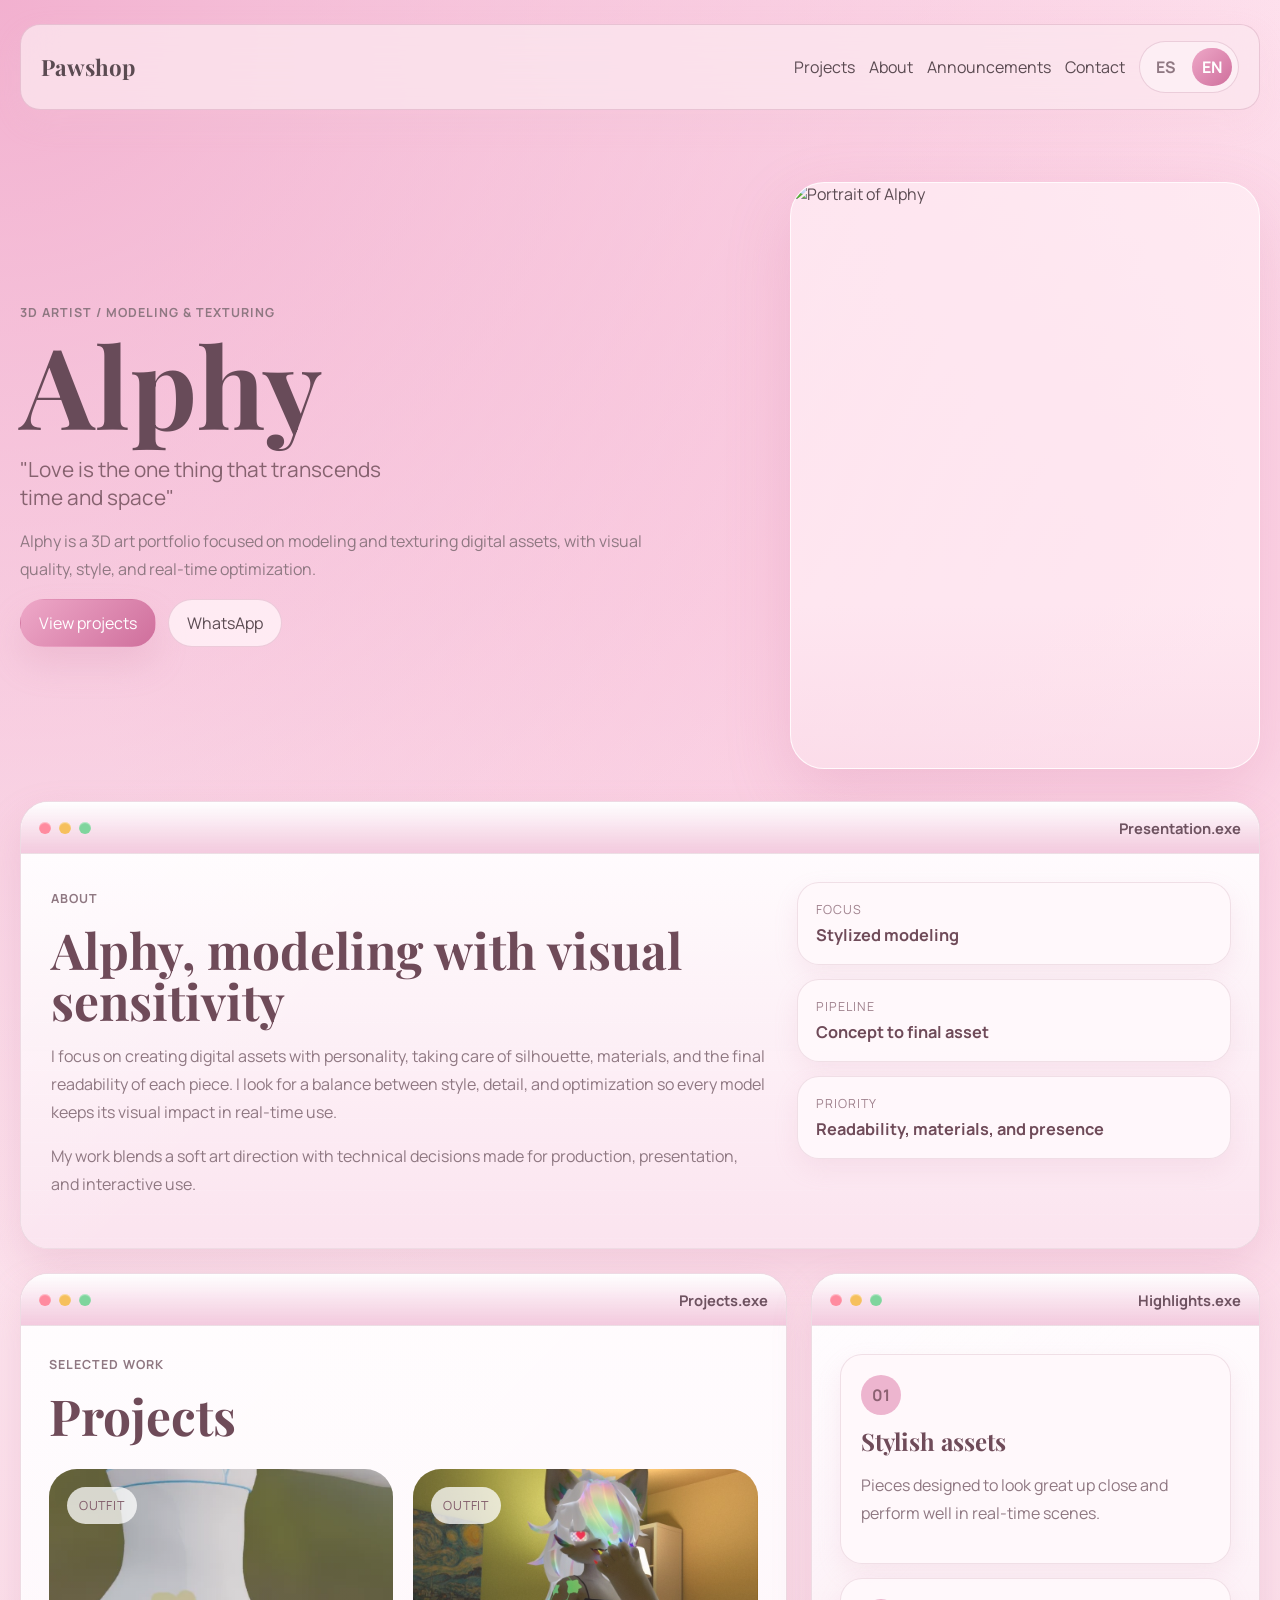
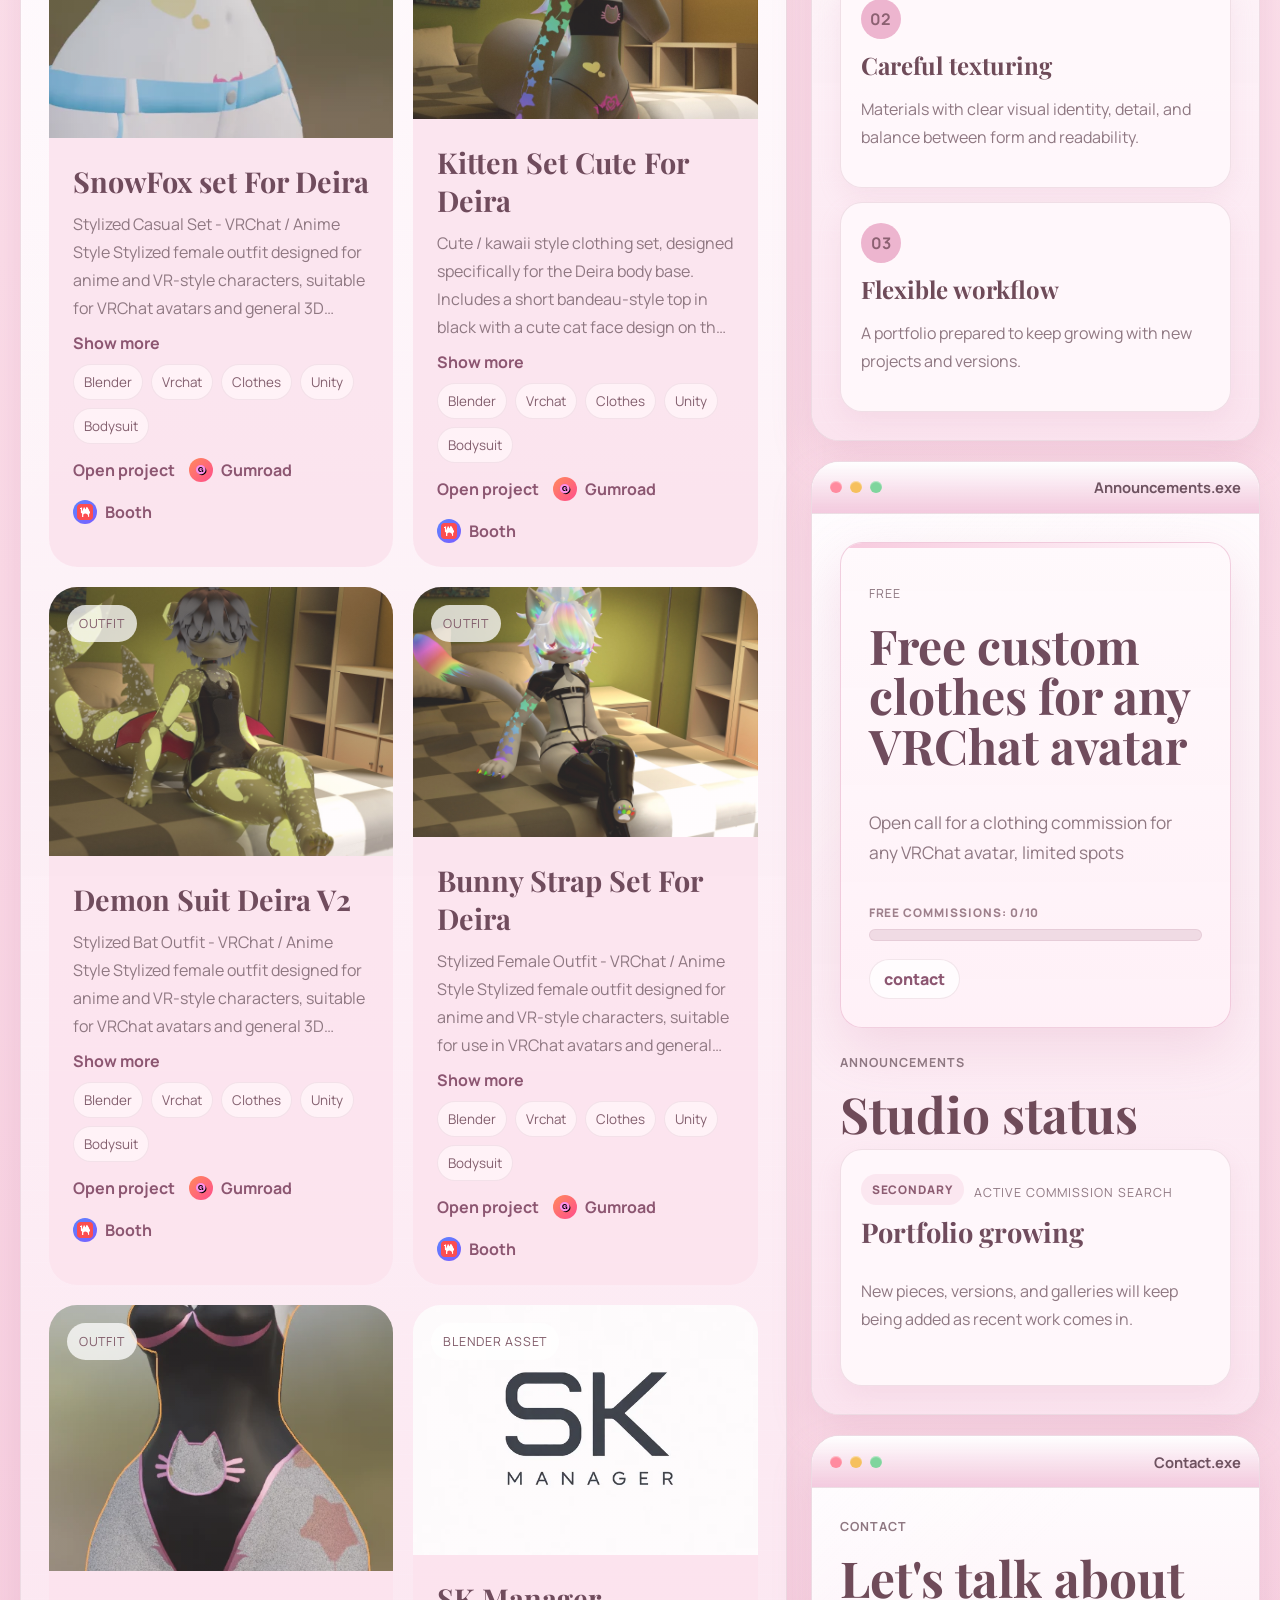
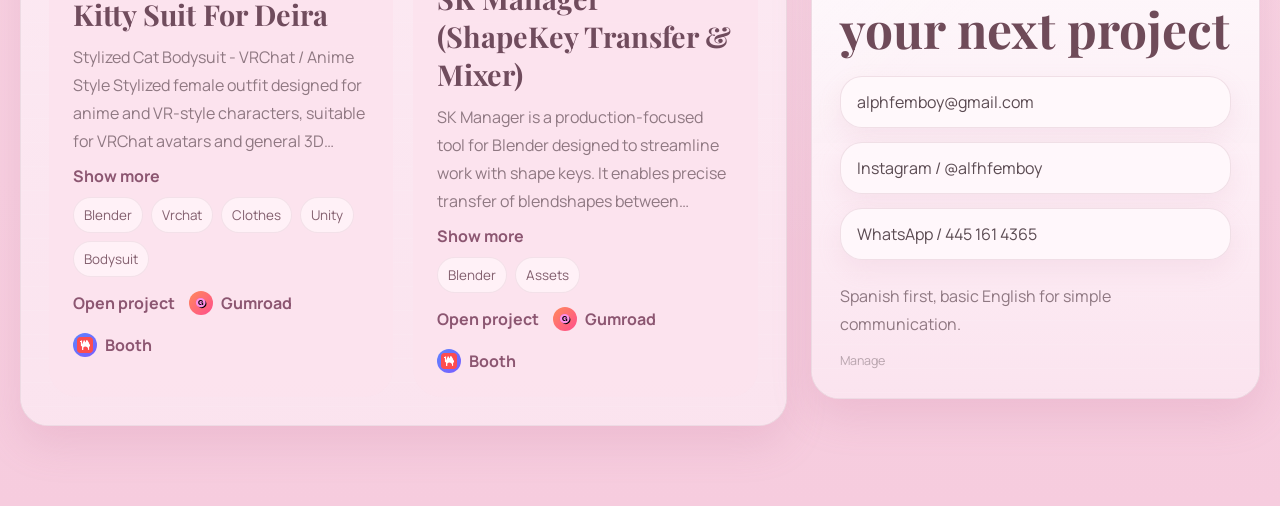
==== commit 07b621c9: "Add files via upload" ====
--- a/index.html
+++ b/index.html
@@ -14,12 +14,12 @@
       href="https://fonts.googleapis.com/css2?family=Manrope:wght@400;500;600;700;800&family=Playfair+Display:wght@500;600;700;800&display=swap"
       rel="stylesheet"
     />
-    <link rel="stylesheet" href="./styles.css?v=10" />
+    <link rel="stylesheet" href="./styles.css?v=12" />
   </head>
   <body>
     <div class="page-shell">
       <header class="topbar">
-        <a class="brand" href="#inicio">Alphy</a>
+        <a class="brand" href="#inicio">Pawshop</a>
         <nav class="nav">
           <a href="#proyectos" data-i18n="nav.projects">Proyectos</a>
           <a href="#sobre-mi" data-i18n="nav.about">Sobre mi</a>
@@ -553,6 +553,6 @@
       </article>
     </template>
 
-    <script src="./script.js?v=14"></script>
+    <script src="./script.js?v=16"></script>
   </body>
 </html>
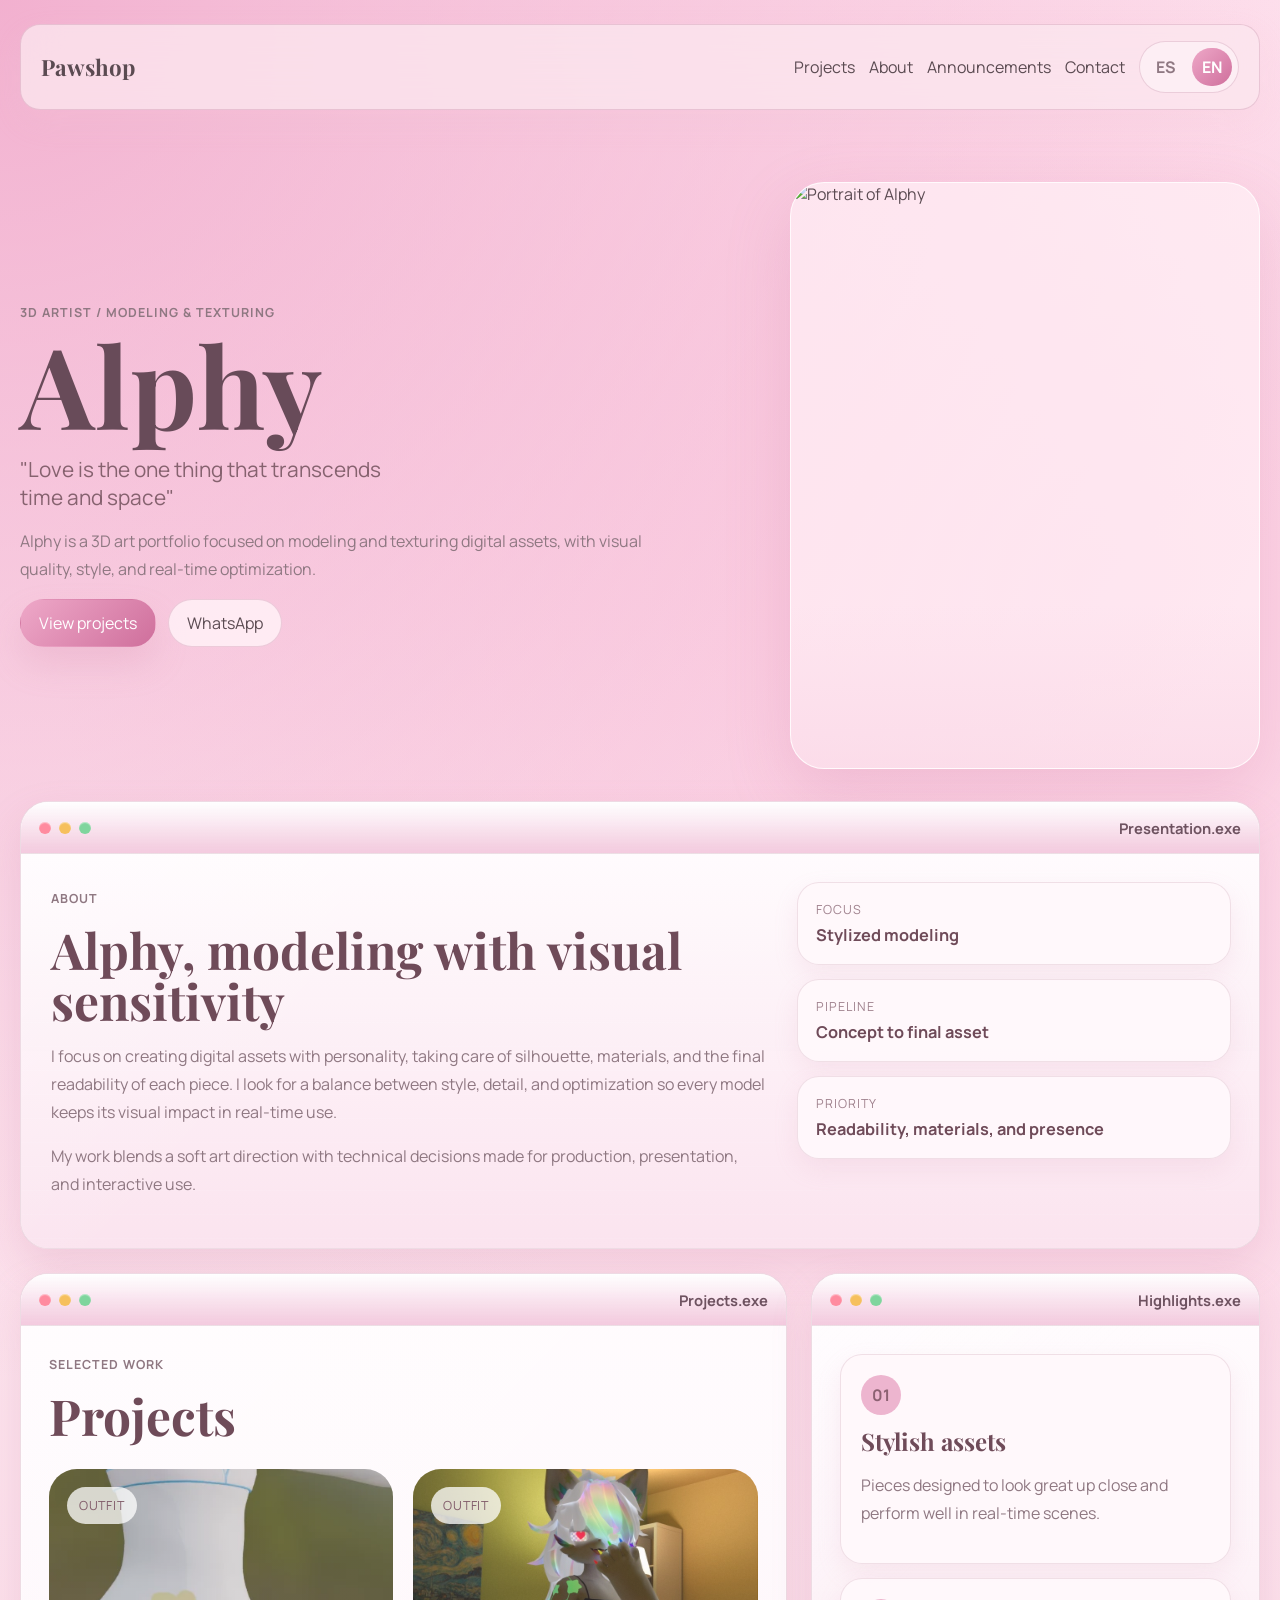
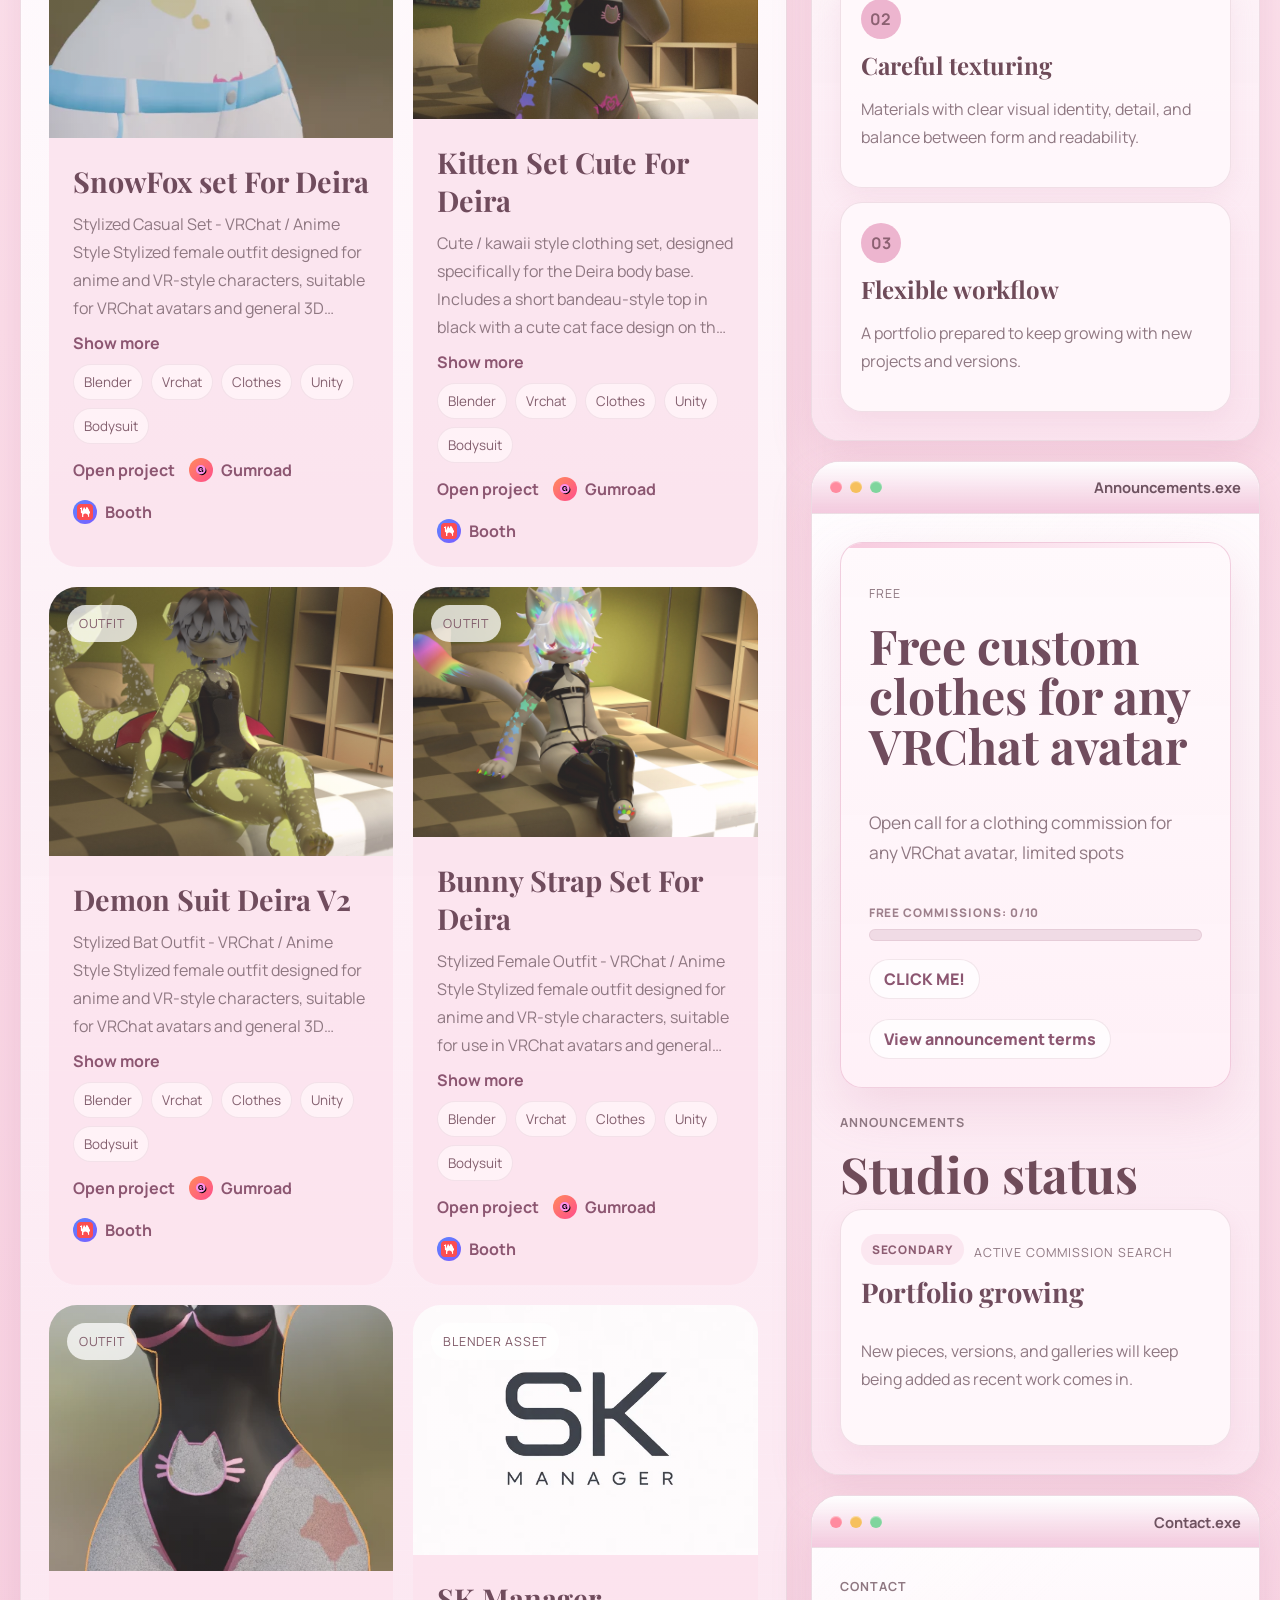
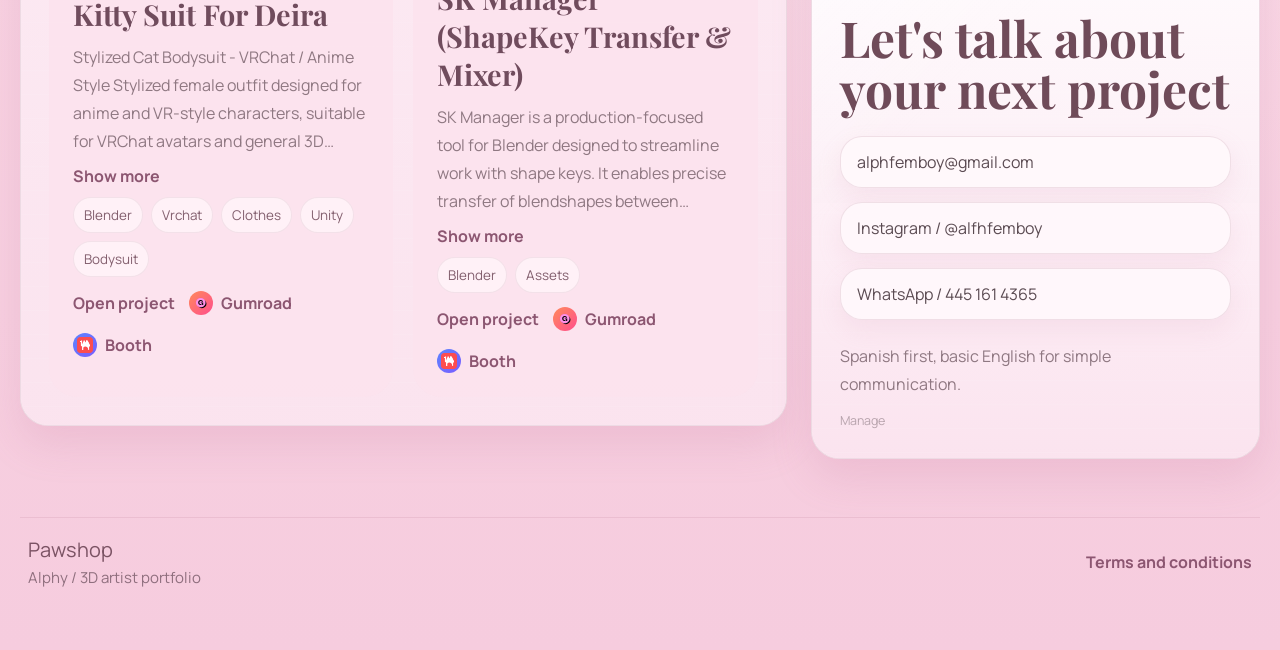
==== commit 9d28e110: "Add files via upload" ====
--- a/index.html
+++ b/index.html
@@ -14,7 +14,7 @@
       href="https://fonts.googleapis.com/css2?family=Manrope:wght@400;500;600;700;800&family=Playfair+Display:wght@500;600;700;800&display=swap"
       rel="stylesheet"
     />
-    <link rel="stylesheet" href="./styles.css?v=12" />
+    <link rel="stylesheet" href="./styles.css?v=21" />
   </head>
   <body>
     <div class="page-shell">
@@ -230,6 +230,23 @@
           </div>
         </section>
       </main>
+
+      <footer class="site-footer">
+        <div class="site-footer-copy">
+          <p class="site-footer-brand">Pawshop</p>
+          <p class="site-footer-note">Alphy / 3D artist portfolio</p>
+        </div>
+        <div class="site-footer-links">
+          <a href="./terms.html" data-i18n="footer.terms">Terminos y condiciones</a>
+        </div>
+      </footer>
+    </div>
+
+    <div class="manage-switcher" id="manage-switcher" aria-label="Secciones del editor">
+      <button class="manage-switcher-tab" type="button" data-editor-launch="projects" data-i18n="manage.projects">Proyectos</button>
+      <button class="manage-switcher-tab" type="button" data-editor-launch="announcements" data-i18n="manage.announcements">Anuncios</button>
+      <button class="manage-switcher-tab" type="button" data-editor-launch="terms" data-i18n="manage.terms">Terminos del sitio</button>
+      <button class="manage-switcher-tab manage-switcher-tab--soft" type="button" data-editor-launch="announcement-terms" data-i18n="manage.announcementTerms">Terminos del comunicado</button>
     </div>
 
     <aside class="editor-drawer" id="editor-drawer" aria-hidden="true">
@@ -414,6 +431,10 @@
             <input id="announcement-progress-toggle" name="showProgress" type="checkbox" checked />
             <span data-i18n="annEditor.progressToggle">Mostrar barra de progreso</span>
           </label>
+          <label class="toggle-field">
+            <input id="announcement-show-terms" name="showTermsLink" type="checkbox" checked />
+            <span data-i18n="annEditor.termsToggle">Mostrar terminos en el anuncio</span>
+          </label>
           <label>
             <span data-i18n="annEditor.image">Imagen</span>
             <input
@@ -453,6 +474,7 @@
           </label>
           <input id="import-announcements" type="file" accept=".json" hidden />
           <button class="button ghost" type="button" id="reset-announcements" data-i18n="annEditor.reset">Restaurar comunicados</button>
+          <button class="button ghost" type="button" id="open-announcement-terms-editor" data-i18n="annEditor.terms">Editar terminos</button>
         </div>
 
         <p class="editor-note" data-i18n="annEditor.note">
@@ -460,6 +482,130 @@
         </p>
 
         <div class="project-list" id="announcement-list-editor"></div>
+      </section>
+    </aside>
+
+    <aside class="editor-drawer announcement-terms-drawer" id="announcement-terms-drawer" aria-hidden="true">
+      <div class="drawer-backdrop" data-close-announcement-terms-editor></div>
+      <section class="drawer-panel" aria-label="Editor de terminos de comunicados">
+        <div class="drawer-header">
+          <div>
+            <p class="eyebrow" data-i18n="annTermsEditor.eyebrow">Terminos de comunicados</p>
+            <h2 data-i18n="annTermsEditor.title">Editar terminos del comunicado principal</h2>
+          </div>
+          <button class="icon-button" type="button" data-close-announcement-terms-editor>
+            <span data-i18n="editor.close">Cerrar</span>
+          </button>
+        </div>
+
+        <form class="project-form" id="announcement-terms-form">
+          <input type="hidden" id="announcement-terms-id" value="announcement-terms" />
+          <label>
+            <span data-i18n="annTermsEditor.pageTitle">Titulo</span>
+            <input id="announcement-terms-title" name="title" type="text" required />
+          </label>
+          <label>
+            <span data-i18n="annTermsEditor.updatedAt">Ultima actualizacion</span>
+            <input id="announcement-terms-updated-at" name="updatedAt" type="date" required />
+          </label>
+          <label>
+            <span data-i18n="annTermsEditor.intro">Introduccion</span>
+            <textarea id="announcement-terms-intro" name="intro" rows="5" required></textarea>
+          </label>
+          <label>
+            <span data-i18n="annTermsEditor.points">Puntos clave</span>
+            <textarea id="announcement-terms-points" name="points" rows="6"></textarea>
+          </label>
+          <label>
+            <span data-i18n="annTermsEditor.closing">Cierre</span>
+            <textarea id="announcement-terms-closing" name="closing" rows="4"></textarea>
+          </label>
+
+          <div class="form-actions">
+            <button class="button primary" type="submit" data-i18n="annTermsEditor.save">Guardar terminos</button>
+            <button class="button ghost" type="button" id="reset-announcement-terms-form">
+              <span data-i18n="annTermsEditor.new">Restaurar ejemplo</span>
+            </button>
+          </div>
+        </form>
+
+        <div class="drawer-tools">
+          <button class="button ghost" type="button" id="export-announcement-terms" data-i18n="annTermsEditor.export">Exportar JSON</button>
+          <label class="button ghost upload-button" for="import-announcement-terms">
+            <span data-i18n="annTermsEditor.import">Importar JSON</span>
+          </label>
+          <input id="import-announcement-terms" type="file" accept=".json" hidden />
+          <button class="button ghost" type="button" id="reset-announcement-terms" data-i18n="annTermsEditor.reset">Restaurar terminos</button>
+        </div>
+
+        <p class="editor-note" data-i18n="annTermsEditor.note">
+          Estos terminos solo se muestran en el comunicado principal y se guardan por separado de los terminos generales del sitio.
+        </p>
+      </section>
+    </aside>
+
+    <aside class="editor-drawer terms-drawer" id="terms-drawer" aria-hidden="true">
+      <div class="drawer-backdrop" data-close-terms-editor></div>
+      <section class="drawer-panel" aria-label="Editor de terminos y condiciones">
+        <div class="drawer-header">
+          <div>
+            <p class="eyebrow" data-i18n="termsEditor.eyebrow">Terminos y condiciones</p>
+            <h2 data-i18n="termsEditor.title">Editar terminos</h2>
+          </div>
+          <button class="icon-button" type="button" data-close-terms-editor>
+            <span data-i18n="editor.close">Cerrar</span>
+          </button>
+        </div>
+
+        <form class="project-form" id="terms-form">
+          <input type="hidden" id="terms-id" value="terms" />
+          <label>
+            <span data-i18n="termsEditor.pageTitle">Titulo de la pagina</span>
+            <input id="terms-title" name="title" type="text" required />
+          </label>
+          <label>
+            <span data-i18n="termsEditor.updatedAt">Ultima actualizacion</span>
+            <input id="terms-updated-at" name="updatedAt" type="date" required />
+          </label>
+          <label>
+            <span data-i18n="termsEditor.intro">Introduccion</span>
+            <textarea id="terms-intro" name="intro" rows="5" required></textarea>
+            <small class="field-hint" data-i18n="termsEditor.introHint">
+              Usa parrafos cortos para que se lea mejor en la pagina publica.
+            </small>
+          </label>
+          <label>
+            <span data-i18n="termsEditor.points">Puntos clave</span>
+            <textarea id="terms-points" name="points" rows="6"></textarea>
+            <small class="field-hint" data-i18n="termsEditor.pointsHint">
+              Escribe un punto por linea. Cada linea se mostrara como una viñeta.
+            </small>
+          </label>
+          <label>
+            <span data-i18n="termsEditor.closing">Cierre</span>
+            <textarea id="terms-closing" name="closing" rows="4"></textarea>
+          </label>
+
+          <div class="form-actions">
+            <button class="button primary" type="submit" data-i18n="termsEditor.save">Guardar terminos</button>
+            <button class="button ghost" type="button" id="reset-terms-form">
+              <span data-i18n="termsEditor.new">Restaurar ejemplo</span>
+            </button>
+          </div>
+        </form>
+
+        <div class="drawer-tools">
+          <button class="button ghost" type="button" id="export-terms" data-i18n="termsEditor.export">Exportar JSON</button>
+          <label class="button ghost upload-button" for="import-terms">
+            <span data-i18n="termsEditor.import">Importar JSON</span>
+          </label>
+          <input id="import-terms" type="file" accept=".json" hidden />
+          <button class="button ghost" type="button" id="reset-terms" data-i18n="termsEditor.reset">Restaurar terminos</button>
+        </div>
+
+        <p class="editor-note" data-i18n="termsEditor.note">
+          Los terminos y condiciones se guardan como borrador en tu navegador y tambien puedes exportarlos como JSON aparte.
+        </p>
       </section>
     </aside>
 
@@ -528,6 +674,9 @@
               </div>
             </div>
             <div class="announcement-links"></div>
+            <a class="announcement-terms-link announcement-link" href="./announcement-terms.html" data-i18n="announcementTerms.button">
+              Ver terminos del comunicado
+            </a>
           </div>
           <div class="announcement-image" hidden></div>
         </div>
@@ -553,6 +702,6 @@
       </article>
     </template>
 
-    <script src="./script.js?v=16"></script>
+    <script src="./script.js?v=23"></script>
   </body>
 </html>
--- a/styles.css
+++ b/styles.css
@@ -34,6 +34,12 @@
 
 body.editor-open {
   overflow: hidden;
+}
+
+body.editor-open .manage-switcher {
+  opacity: 1;
+  pointer-events: auto;
+  transform: translateX(-50%) translateY(0);
 }
 
 a {
@@ -825,6 +831,45 @@
   margin-top: 8px;
 }
 
+.announcement-terms {
+  display: grid;
+  gap: 10px;
+  margin-top: 18px;
+  padding: 16px;
+  border-radius: 22px;
+  border: 1px solid rgba(171, 111, 137, 0.16);
+  background: rgba(255, 247, 251, 0.8);
+}
+
+.announcement-terms-title {
+  margin: 0;
+  font-weight: 800;
+  font-size: 0.98rem;
+  letter-spacing: 0.04em;
+  text-transform: uppercase;
+  color: #8c5671;
+}
+
+.announcement-terms-intro,
+.announcement-terms-closing {
+  margin: 0;
+  color: var(--text-soft);
+  line-height: 1.75;
+}
+
+.announcement-terms-points {
+  margin: 0;
+  padding-left: 20px;
+  color: var(--text-soft);
+  line-height: 1.75;
+}
+
+.announcements-actions {
+  display: flex;
+  justify-content: flex-start;
+  margin: 8px 0 16px;
+}
+
 .announcement-link {
   display: inline-flex;
   align-items: center;
@@ -844,6 +889,15 @@
   border-color: rgba(207, 111, 156, 0.28);
 }
 
+.announcement-terms-link {
+  margin-top: 10px;
+  width: fit-content;
+}
+
+.announcement-card--terms-hidden .announcement-terms-link {
+  display: none !important;
+}
+
 .announcement-card--primary .announcement-type-badge {
   display: none;
 }
@@ -860,6 +914,54 @@
 
 .contact-note {
   margin: 0;
+}
+
+.site-footer {
+  display: flex;
+  align-items: center;
+  justify-content: space-between;
+  gap: 18px;
+  margin: 34px 0 0;
+  padding: 18px 8px 6px;
+  border-top: 1px solid rgba(171, 111, 137, 0.16);
+  color: #8f6f7e;
+}
+
+.site-footer-copy {
+  display: grid;
+  gap: 4px;
+}
+
+.site-footer-brand {
+  margin: 0;
+  font-family: var(--font-display);
+  font-size: 1.25rem;
+  color: #7b5364;
+}
+
+.site-footer-note {
+  margin: 0;
+  font-size: 0.94rem;
+}
+
+.site-footer-links {
+  display: flex;
+  flex-wrap: wrap;
+  gap: 12px;
+}
+
+.site-footer-links a {
+  font-weight: 700;
+  color: #8c5671;
+}
+
+.footer-link-button {
+  padding: 0;
+  border: 0;
+  background: transparent;
+  color: #8c5671;
+  font-weight: 700;
+  cursor: pointer;
 }
 
 .admin-link {
@@ -932,6 +1034,76 @@
   gap: 18px;
 }
 
+.terms-shell {
+  min-height: 100vh;
+}
+
+.terms-main {
+  display: grid;
+  gap: 24px;
+  padding: 56px 0 24px;
+}
+
+.terms-hero {
+  display: grid;
+  gap: 10px;
+  max-width: 72ch;
+}
+
+.terms-updated {
+  display: flex;
+  flex-wrap: wrap;
+  gap: 8px;
+  align-items: baseline;
+  margin: 0;
+  color: var(--text-soft);
+  font-size: 0.98rem;
+}
+
+.terms-updated strong {
+  font-weight: 800;
+  color: #7b5364;
+}
+
+.terms-card {
+  overflow: hidden;
+  border-radius: 32px;
+}
+
+.terms-body {
+  display: grid;
+  gap: 22px;
+}
+
+.terms-intro,
+.terms-closing {
+  margin: 0;
+  max-width: 72ch;
+  line-height: 1.85;
+  color: var(--text-soft);
+  white-space: pre-line;
+}
+
+.terms-section {
+  display: grid;
+  gap: 14px;
+}
+
+.terms-points {
+  display: grid;
+  gap: 12px;
+  margin: 0;
+  padding-left: 22px;
+  color: var(--text-soft);
+  line-height: 1.8;
+}
+
+.terms-actions {
+  display: flex;
+  justify-content: flex-start;
+  margin-top: 4px;
+}
+
 .gallery-item {
   min-height: 320px;
   overflow: hidden;
@@ -972,15 +1144,78 @@
 
 .drawer-panel {
   height: 100%;
-  padding: 24px;
+  padding: 108px 24px 24px;
   overflow-y: auto;
   background: rgba(248, 214, 228, 0.96);
   border-radius: 30px 0 0 30px;
 }
 
+.manage-switcher {
+  position: fixed;
+  top: 16px;
+  left: 50%;
+  z-index: 130;
+  display: flex;
+  flex-wrap: wrap;
+  justify-content: center;
+  gap: 10px;
+  width: min(92vw, 980px);
+  padding: 10px;
+  border: 1px solid rgba(182, 109, 142, 0.22);
+  border-radius: 999px;
+  background: rgba(255, 245, 249, 0.92);
+  box-shadow: 0 18px 42px rgba(205, 116, 155, 0.18);
+  backdrop-filter: blur(18px);
+  opacity: 0;
+  pointer-events: none;
+  transform: translateX(-50%) translateY(-12px);
+  transition: opacity 180ms ease, transform 180ms ease;
+}
+
+.manage-switcher-tab {
+  min-width: 120px;
+  padding: 10px 18px;
+  border: 1px solid rgba(171, 111, 137, 0.22);
+  border-radius: 999px;
+  background: rgba(255, 255, 255, 0.68);
+  color: #7b5b6a;
+  font-weight: 800;
+  letter-spacing: 0.02em;
+  cursor: pointer;
+  transition: transform 160ms ease, background 160ms ease, border-color 160ms ease, box-shadow 160ms ease;
+}
+
+.manage-switcher-tab:hover,
+.manage-switcher-tab:focus-visible {
+  transform: translateY(-1px);
+  border-color: rgba(207, 111, 156, 0.34);
+  box-shadow: 0 10px 22px rgba(205, 116, 155, 0.12);
+}
+
+.manage-switcher-tab.is-active {
+  color: #6e4155;
+  background: linear-gradient(180deg, rgba(255, 236, 245, 0.96), rgba(248, 206, 224, 0.98));
+  border-color: rgba(207, 111, 156, 0.42);
+  box-shadow: 0 14px 26px rgba(205, 116, 155, 0.18);
+}
+
+.manage-switcher-tab--soft {
+  min-width: 150px;
+}
+
 .announcement-drawer {
   grid-template-columns: minmax(0, 1fr) min(560px, 100%);
   z-index: 90;
+}
+
+.terms-drawer {
+  grid-template-columns: minmax(0, 1fr) min(560px, 100%);
+  z-index: 95;
+}
+
+.announcement-terms-drawer {
+  grid-template-columns: minmax(0, 1fr) min(560px, 100%);
+  z-index: 96;
 }
 
 body.both-editors-open .editor-drawer {
@@ -1275,6 +1510,22 @@
     padding-top: 12px;
   }
 
+  .manage-switcher {
+    top: 10px;
+    width: calc(100vw - 20px);
+    border-radius: 26px;
+  }
+
+  .manage-switcher-tab {
+    min-width: 0;
+    flex: 1 1 140px;
+    padding: 9px 12px;
+  }
+
+  .manage-switcher-tab--soft {
+    min-width: 0;
+  }
+
   .topbar {
     position: static;
     padding: 16px;
@@ -1298,10 +1549,17 @@
   }
 
   .drawer-panel {
+    padding: 112px 18px 18px;
     border-radius: 24px 24px 0 0;
   }
 
   .editor-drawer {
+    grid-template-columns: 1fr;
+    grid-template-rows: 1fr auto;
+  }
+
+  .announcement-terms-drawer,
+  .terms-drawer {
     grid-template-columns: 1fr;
     grid-template-rows: 1fr auto;
   }
@@ -1344,4 +1602,9 @@
   .drawer-backdrop {
     grid-row: 1 / -1;
   }
-}
+
+  .site-footer {
+    flex-direction: column;
+    align-items: flex-start;
+  }
+}
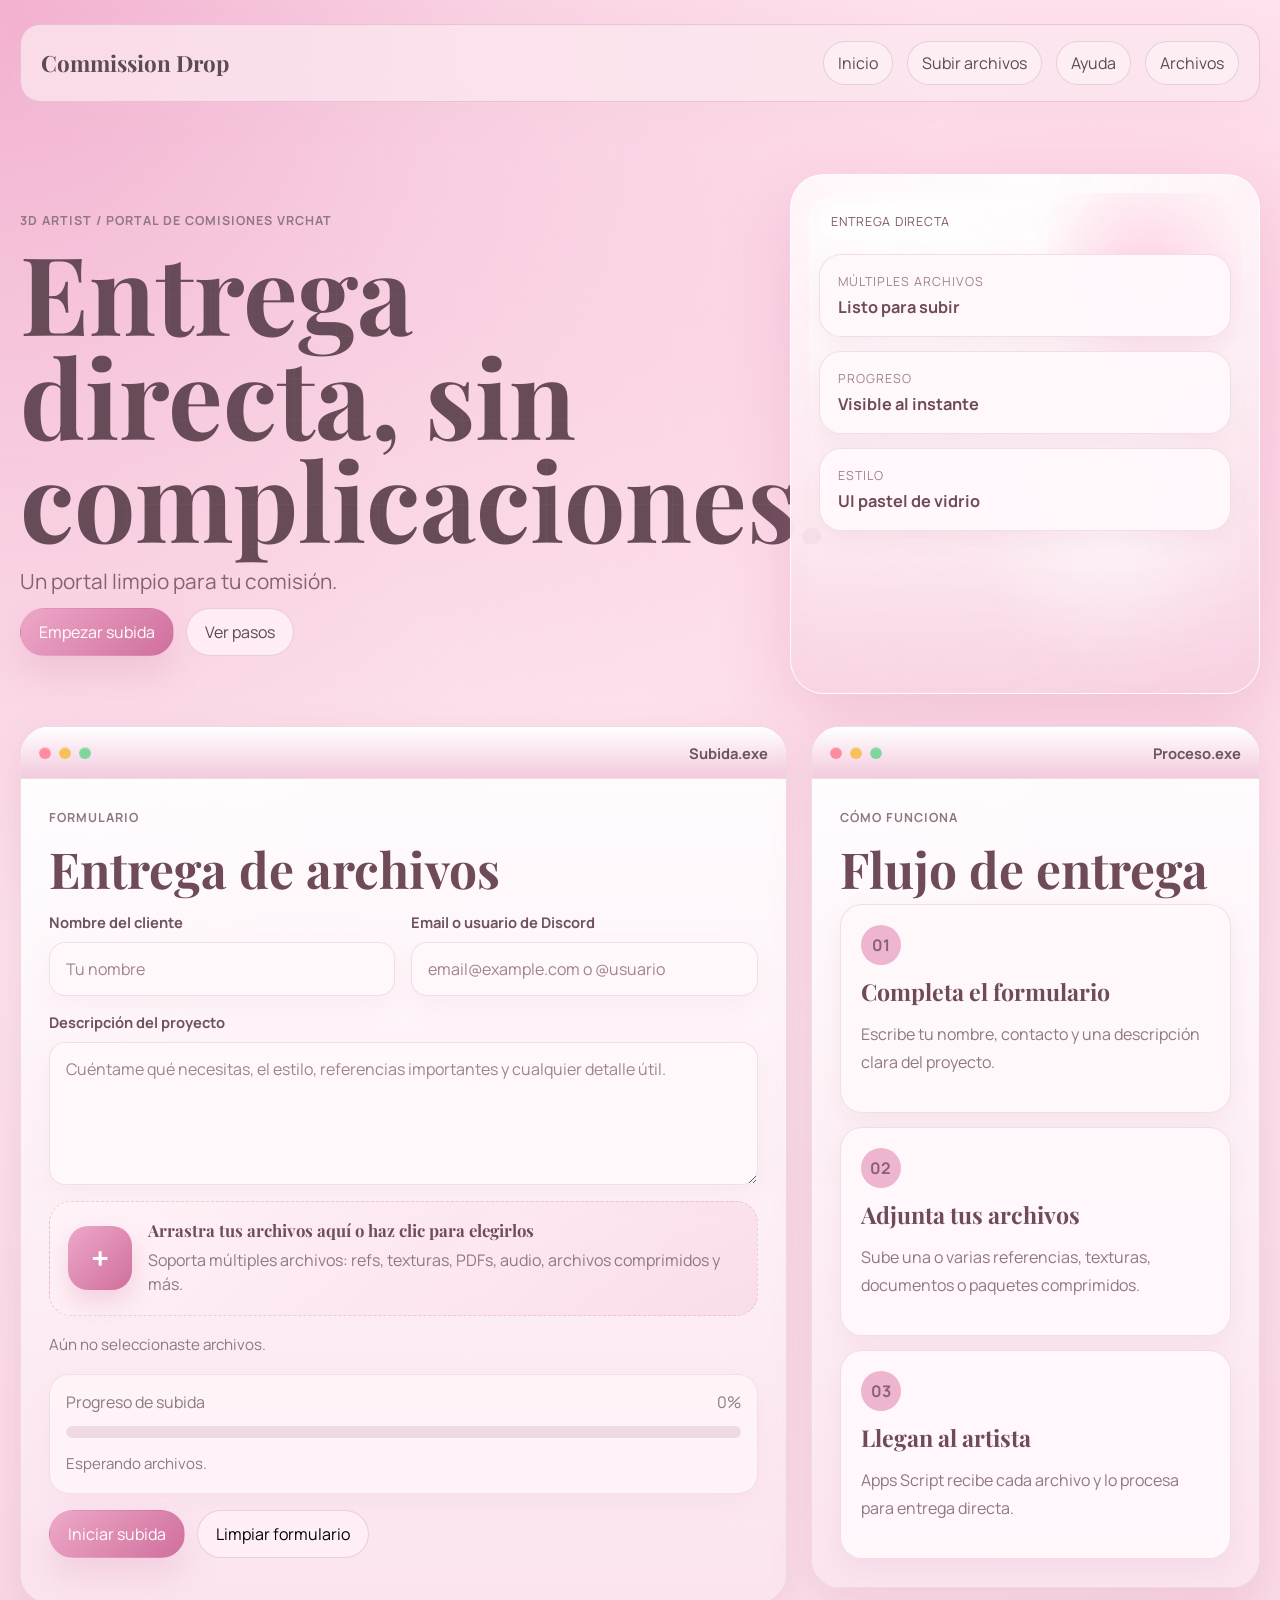
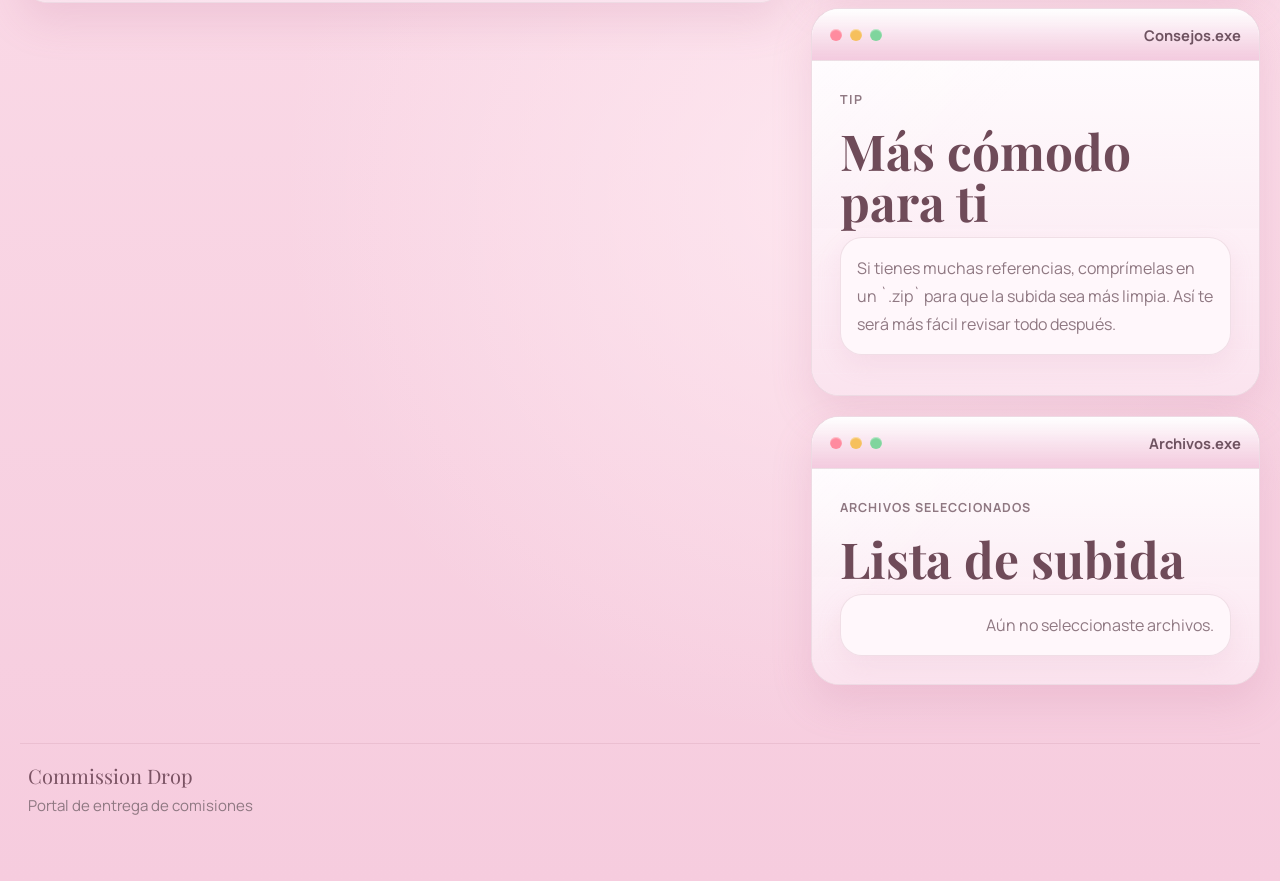
==== commit ec3e4df9: "Add files via upload" ====
--- a/index.html
+++ b/index.html
@@ -1,229 +1,227 @@
 <!DOCTYPE html>
-<html lang="en">
+<html lang="es">
   <head>
-    <meta charset="UTF-8" />
-    <meta name="viewport" content="width=device-width, initial-scale=1.0" />
-    <title>Alphy | Artista 3D</title>
+    <meta charset="UTF-8">
+    <meta name="viewport" content="width=device-width, initial-scale=1.0">
     <meta
       name="description"
-      content="Portfolio creativo de Alphy, artista 3D especializado en modelado y texturizado de assets digitales."
-    />
-    <link rel="preconnect" href="https://fonts.googleapis.com" />
-    <link rel="preconnect" href="https://fonts.gstatic.com" crossorigin />
+      content="Portal de entrega de archivos para comisiones 3D y VRChat."
+    >
+    <title>Commission Upload Portal</title>
+    <link rel="preconnect" href="https://fonts.googleapis.com">
+    <link rel="preconnect" href="https://fonts.gstatic.com" crossorigin>
     <link
       href="https://fonts.googleapis.com/css2?family=Manrope:wght@400;500;600;700;800&family=Playfair+Display:wght@500;600;700;800&display=swap"
       rel="stylesheet"
-    />
-    <link rel="stylesheet" href="./styles.css?v=21" />
+    >
+    <link rel="stylesheet" href="./styles.css">
   </head>
   <body>
     <div class="page-shell">
+      <!-- Sticky top bar inspired by the portfolio layout -->
       <header class="topbar">
-        <a class="brand" href="#inicio">Pawshop</a>
+        <a class="brand" href="#inicio">Commission Drop</a>
         <nav class="nav">
-          <a href="#proyectos" data-i18n="nav.projects">Proyectos</a>
-          <a href="#sobre-mi" data-i18n="nav.about">Sobre mi</a>
-          <a href="#comunicados" data-i18n="nav.announcements">Comunicados</a>
-          <a href="#contacto" data-i18n="nav.contact">Contacto</a>
-          <button class="lang-toggle" type="button" id="lang-toggle" aria-label="Cambiar idioma">
-            <span data-lang-option="es">ES</span>
-            <span data-lang-option="en">EN</span>
-          </button>
+          <a href="#inicio">Inicio</a>
+          <a href="#subir">Subir archivos</a>
+          <a href="#ayuda">Ayuda</a>
+          <a href="#archivos">Archivos</a>
         </nav>
       </header>
 
       <main>
+        <!-- Hero section with the same soft, editorial style -->
         <section class="hero" id="inicio">
           <div class="hero-copy reveal">
-            <p class="eyebrow" data-i18n="hero.eyebrow">3D Artist / Modelado y Texturizado</p>
-            <h1>Alphy</h1>
-            <p class="hero-quote">
-              "Love is the one thing that transcends time and space"
-            </p>
-            <p class="hero-description" data-i18n="hero.description">
-              Artista 3D especializado en modelado y texturizado de assets
-              digitales, con enfoque en calidad visual, estilo y optimizacion
-              para tiempo real.
-            </p>
+            <p class="eyebrow">3D Artist / portal de comisiones VRChat</p>
+            <h1>Entrega directa, sin complicaciones.</h1>
+            <p class="hero-quote">Un portal limpio para tu comisión.</p>
             <div class="hero-actions">
-              <a class="button primary" href="#proyectos" data-i18n="hero.cta">Ver proyectos</a>
-              <a
-                class="button ghost"
-                href="https://wa.me/524451614365"
-                target="_blank"
-                rel="noreferrer"
-              >
-                WhatsApp
-              </a>
+              <a class="button primary" href="#subir">Empezar subida</a>
+              <a class="button ghost" href="#ayuda">Ver pasos</a>
             </div>
           </div>
 
           <div class="hero-art reveal" aria-hidden="true">
             <div class="hero-photo-frame">
-              <img
-                class="hero-photo"
-                src="./images/profile-photo.png"
-                alt="Portrait of Alphy"
-              />
+              <div class="hero-photo-overlay">
+                <span class="project-badge">Entrega directa</span>
+                <div class="hero-stat">
+                  <span>Múltiples archivos</span>
+                  <strong>Listo para subir</strong>
+                </div>
+                <div class="hero-stat">
+                  <span>Progreso</span>
+                  <strong>Visible al instante</strong>
+                </div>
+                <div class="hero-stat">
+                  <span>Estilo</span>
+                  <strong>UI pastel de vidrio</strong>
+                </div>
+              </div>
             </div>
           </div>
         </section>
 
+        <!-- Main content mirrors the portfolio's window layout -->
         <section class="desktop-layout">
-          <article class="window-shell presentation-window reveal" id="sobre-mi">
-            <div class="window-header">
-              <div class="window-controls" aria-hidden="true">
-                <span class="control control-close"></span>
-                <span class="control control-minimize"></span>
-                <span class="control control-expand"></span>
-              </div>
-              <p class="window-title" data-i18n="window.presentation">Presentacion.exe</p>
-            </div>
-            <div class="window-body">
-              <div class="presentation-grid">
-                <div class="presentation-copy">
-                  <p class="eyebrow" data-i18n="about.eyebrow">Sobre mi</p>
-                  <h2 data-i18n="about.title">Modelado con sensibilidad visual</h2>
-                  <p data-i18n="about.bodyOne">
-                    Me enfoco en crear assets digitales con personalidad, cuidando la
-                    silueta, los materiales y la lectura final de cada pieza. Busco
-                    un balance entre estilo, detalle y optimizacion para que cada
-                    modelo conserve su impacto visual tambien en tiempo real.
-                  </p>
-                  <p data-i18n="about.bodyTwo">
-                    Mi trabajo mezcla una direccion artistica suave con decisiones
-                    tecnicas pensadas para produccion, presentacion y uso interactivo.
-                  </p>
-                </div>
-                <div class="presentation-panel">
-                  <div class="presentation-stat">
-                    <span data-i18n="presentation.statOneLabel">Enfoque</span>
-                    <strong data-i18n="presentation.statOneValue">Modelado estilizado</strong>
-                  </div>
-                  <div class="presentation-stat">
-                    <span data-i18n="presentation.statTwoLabel">Pipeline</span>
-                    <strong data-i18n="presentation.statTwoValue">Concepto a asset final</strong>
-                  </div>
-                  <div class="presentation-stat">
-                    <span data-i18n="presentation.statThreeLabel">Prioridad</span>
-                    <strong data-i18n="presentation.statThreeValue">Lectura, materiales y presencia</strong>
-                  </div>
-                </div>
-              </div>
-            </div>
-          </article>
-
           <div class="desktop-columns">
-            <section class="window-shell projects-window reveal" id="proyectos">
+            <article class="window-shell upload-window reveal" id="subir">
               <div class="window-header">
                 <div class="window-controls" aria-hidden="true">
                   <span class="control control-close"></span>
                   <span class="control control-minimize"></span>
                   <span class="control control-expand"></span>
                 </div>
-                <p class="window-title" data-i18n="window.projects">Proyectos.exe</p>
+                <p class="window-title">Subida.exe</p>
               </div>
+
               <div class="window-body">
                 <div class="section-heading">
-                  <p class="eyebrow" data-i18n="projects.eyebrow">Selected Work</p>
-                  <h2 data-i18n="projects.title">Proyectos</h2>
-                </div>
-                <div class="projects-grid" id="projects-grid"></div>
+                  <p class="eyebrow">Formulario</p>
+                  <h2>Entrega de archivos</h2>
+                </div>
+
+                <form id="uploadForm" novalidate>
+                  <div class="grid">
+                    <label class="field">
+                      <span>Nombre del cliente</span>
+                      <input
+                        type="text"
+                        name="clientName"
+                        id="clientName"
+                        placeholder="Tu nombre"
+                        autocomplete="name"
+                        required
+                      >
+                    </label>
+
+                    <label class="field">
+                      <span>Email o usuario de Discord</span>
+                      <input
+                        type="text"
+                        name="contact"
+                        id="contact"
+                        placeholder="email@example.com o @usuario"
+                        autocomplete="email"
+                        required
+                      >
+                    </label>
+                  </div>
+
+                  <label class="field">
+                    <span>Descripción del proyecto</span>
+                    <textarea
+                      name="projectDescription"
+                      id="projectDescription"
+                      rows="5"
+                      placeholder="Cuéntame qué necesitas, el estilo, referencias importantes y cualquier detalle útil."
+                      required
+                    ></textarea>
+                  </label>
+
+                  <div class="dropzone" id="dropzone" tabindex="0" role="button" aria-label="Seleccionar archivos para subir">
+                    <input type="file" id="files" name="files" multiple>
+                    <div class="dropzone-icon">+</div>
+                    <div>
+                      <h3>Arrastra tus archivos aquí o haz clic para elegirlos</h3>
+                      <p>Soporta múltiples archivos: refs, texturas, PDFs, audio, archivos comprimidos y más.</p>
+                    </div>
+                  </div>
+
+                  <div class="file-summary" id="fileSummary">
+                    Aún no seleccionaste archivos.
+                  </div>
+
+                  <div class="progress-card">
+                    <div class="progress-label">
+                      <span>Progreso de subida</span>
+                      <span id="progressText">0%</span>
+                    </div>
+                    <div class="progress-track" aria-hidden="true">
+                      <div class="progress-fill" id="progressFill"></div>
+                    </div>
+                    <div class="substatus" id="subStatus">Esperando archivos.</div>
+                  </div>
+
+                  <div class="actions">
+                    <button type="submit" class="button primary" id="submitBtn">Iniciar subida</button>
+                    <button type="button" class="button ghost" id="clearBtn">Limpiar formulario</button>
+                  </div>
+                </form>
+
+                <div class="message-stack" id="messageStack" aria-live="polite" aria-atomic="true"></div>
               </div>
-            </section>
+            </article>
 
             <aside class="sidebar-stack">
-              <article class="window-shell highlights-window reveal">
+              <article class="window-shell reveal" id="ayuda">
                 <div class="window-header">
                   <div class="window-controls" aria-hidden="true">
                     <span class="control control-close"></span>
                     <span class="control control-minimize"></span>
                     <span class="control control-expand"></span>
                   </div>
-                  <p class="window-title" data-i18n="window.skills">Highlights.exe</p>
-                </div>
+                  <p class="window-title">Proceso.exe</p>
+                </div>
+
                 <div class="window-body">
+                  <p class="eyebrow">Cómo funciona</p>
+                  <h2>Flujo de entrega</h2>
                   <section class="highlights">
                     <article>
                       <span>01</span>
-                      <h2 data-i18n="highlight.oneTitle">Assets con estilo</h2>
-                      <p data-i18n="highlight.oneBody">
-                        Piezas pensadas para verse bien de cerca y funcionar bien en
-                        escenas de tiempo real.
-                      </p>
+                      <h3>Completa el formulario</h3>
+                      <p>Escribe tu nombre, contacto y una descripción clara del proyecto.</p>
                     </article>
                     <article>
                       <span>02</span>
-                      <h2 data-i18n="highlight.twoTitle">Texturas cuidadas</h2>
-                      <p data-i18n="highlight.twoBody">
-                        Materiales con identidad visual clara, detalle y equilibrio entre
-                        forma y lectura.
-                      </p>
+                      <h3>Adjunta tus archivos</h3>
+                      <p>Sube una o varias referencias, texturas, documentos o paquetes comprimidos.</p>
                     </article>
                     <article>
                       <span>03</span>
-                      <h2 data-i18n="highlight.threeTitle">Flujo flexible</h2>
-                      <p data-i18n="highlight.threeBody">
-                        Portfolio preparado para seguir creciendo con nuevos proyectos y
-                        versiones.
-                      </p>
+                      <h3>Llegan al artista</h3>
+                      <p>Apps Script recibe cada archivo y lo procesa para entrega directa.</p>
                     </article>
                   </section>
                 </div>
               </article>
 
-              <article class="window-shell announcements-window reveal" id="comunicados">
+              <article class="window-shell reveal">
                 <div class="window-header">
                   <div class="window-controls" aria-hidden="true">
                     <span class="control control-close"></span>
                     <span class="control control-minimize"></span>
                     <span class="control control-expand"></span>
                   </div>
-                  <p class="window-title" data-i18n="window.announcements">Comunicados.exe</p>
-                </div>
+                  <p class="window-title">Consejos.exe</p>
+                </div>
+
                 <div class="window-body">
-                  <div class="announcement-feature" id="announcement-main-public"></div>
-                  <p class="eyebrow" data-i18n="announcements.eyebrow">Comunicados</p>
-                  <h2 data-i18n="announcements.title">Estado del estudio</h2>
-                  <div class="announcement-list" id="announcement-list-public"></div>
+                  <p class="eyebrow">Tip</p>
+                  <h2>Más cómodo para ti</h2>
+                  <p class="sidebar-note">
+                    Si tienes muchas referencias, comprímelas en un `.zip` para que la subida sea más limpia.
+                    Así te será más fácil revisar todo después.
+                  </p>
                 </div>
               </article>
 
-              <article class="window-shell contact-window reveal" id="contacto">
+              <article class="window-shell reveal" id="archivos">
                 <div class="window-header">
                   <div class="window-controls" aria-hidden="true">
                     <span class="control control-close"></span>
                     <span class="control control-minimize"></span>
                     <span class="control control-expand"></span>
                   </div>
-                  <p class="window-title" data-i18n="window.contact">Contacto.exe</p>
-                </div>
+                  <p class="window-title">Archivos.exe</p>
+                </div>
+
                 <div class="window-body">
-                  <p class="eyebrow" data-i18n="contact.eyebrow">Contacto</p>
-                  <h2 data-i18n="contact.title">Hablemos de tu proximo proyecto</h2>
-                  <div class="contact-list">
-                    <a href="mailto:alphfemboy@gmail.com">alphfemboy@gmail.com</a>
-                    <a
-                      href="https://instagram.com/alfhfemboy"
-                      target="_blank"
-                      rel="noreferrer"
-                    >
-                      Instagram / @alfhfemboy
-                    </a>
-                    <a
-                      href="https://wa.me/524451614365"
-                      target="_blank"
-                      rel="noreferrer"
-                    >
-                      WhatsApp / 445 161 4365
-                    </a>
-                  </div>
-                  <p class="contact-note" data-i18n="contact.note">
-                    Espanol principal, ingles basico para comunicacion simple.
-                  </p>
-                  <button class="admin-link" type="button" id="admin-access">
-                    Manage
-                  </button>
+                  <p class="eyebrow">Archivos seleccionados</p>
+                  <h2>Lista de subida</h2>
+                  <div class="upload-list" id="uploadList" aria-label="Archivos seleccionados"></div>
                 </div>
               </article>
             </aside>
@@ -233,475 +231,26 @@
 
       <footer class="site-footer">
         <div class="site-footer-copy">
-          <p class="site-footer-brand">Pawshop</p>
-          <p class="site-footer-note">Alphy / 3D artist portfolio</p>
-        </div>
-        <div class="site-footer-links">
-          <a href="./terms.html" data-i18n="footer.terms">Terminos y condiciones</a>
+          <p class="site-footer-brand">Commission Drop</p>
+          <p class="site-footer-note">Portal de entrega de comisiones</p>
         </div>
       </footer>
     </div>
 
-    <div class="manage-switcher" id="manage-switcher" aria-label="Secciones del editor">
-      <button class="manage-switcher-tab" type="button" data-editor-launch="projects" data-i18n="manage.projects">Proyectos</button>
-      <button class="manage-switcher-tab" type="button" data-editor-launch="announcements" data-i18n="manage.announcements">Anuncios</button>
-      <button class="manage-switcher-tab" type="button" data-editor-launch="terms" data-i18n="manage.terms">Terminos del sitio</button>
-      <button class="manage-switcher-tab manage-switcher-tab--soft" type="button" data-editor-launch="announcement-terms" data-i18n="manage.announcementTerms">Terminos del comunicado</button>
-    </div>
-
-    <aside class="editor-drawer" id="editor-drawer" aria-hidden="true">
-      <div class="drawer-backdrop" data-close-editor></div>
-      <section class="drawer-panel" aria-label="Editor de proyectos">
-        <div class="drawer-header">
-          <div>
-            <p class="eyebrow" data-i18n="editor.eyebrow">Project Editor</p>
-            <h2 data-i18n="editor.title">Editar proyectos</h2>
-          </div>
-          <button class="icon-button" type="button" data-close-editor>
-            <span data-i18n="editor.close">Cerrar</span>
-          </button>
+    <!-- Template used to render each selected file -->
+    <template id="fileItemTemplate">
+      <article class="upload-item">
+        <div class="upload-item-top">
+          <div class="upload-item-name"></div>
+          <div class="upload-item-state"></div>
         </div>
-
-        <form class="project-form" id="project-form">
-          <input type="hidden" id="project-id" />
-          <label>
-            <span data-i18n="editor.name">Nombre</span>
-            <input id="project-title" name="title" type="text" required />
-          </label>
-          <label>
-            <span data-i18n="editor.description">Descripcion</span>
-            <textarea
-              id="project-description"
-              name="description"
-              rows="4"
-              required
-            ></textarea>
-          </label>
-          <label>
-            <span data-i18n="editor.tags">Tags</span>
-            <input
-              id="project-tags"
-              name="tags"
-              type="text"
-              placeholder="Blender, Stylized, Real-time"
-            />
-          </label>
-          <label>
-            <span data-i18n="editor.category">Categoria</span>
-            <input
-              id="project-category"
-              name="category"
-              type="text"
-              placeholder="Outfit, VRChat, Character, Prop..."
-            />
-          </label>
-          <label>
-            <span data-i18n="editor.gumroad">Gumroad</span>
-            <input
-              id="project-gumroad-link"
-              name="gumroadLink"
-              type="url"
-              placeholder="https://..."
-            />
-          </label>
-          <label>
-            <span data-i18n="editor.booth">Booth</span>
-            <input
-              id="project-booth-link"
-              name="boothLink"
-              type="url"
-              placeholder="https://..."
-            />
-          </label>
-          <label>
-            <span data-i18n="editor.cover">Imagen principal</span>
-            <input
-              id="project-cover-image"
-              name="coverImage"
-              type="text"
-              placeholder="./images/project-1/cover.png o images\\project-1\\cover.png"
-            />
-            <small class="field-hint" data-i18n="editor.coverHint">
-              Acepta URLs, rutas relativas del repo y rutas pegadas desde Windows si el archivo esta dentro de images/.
-            </small>
-          </label>
-          <label>
-            <span data-i18n="editor.gallery">Galeria de imagenes</span>
-            <textarea
-              id="project-gallery"
-              name="gallery"
-              rows="4"
-              placeholder="./images/project-1/01.png&#10;images\\project-1\\02.png"
-            ></textarea>
-            <small class="field-hint" data-i18n="editor.galleryHint">
-              Pon una imagen por linea. Usa archivo por archivo; la web no puede leer carpetas completas automaticamente.
-            </small>
-          </label>
-          <label>
-            <span data-i18n="editor.accent">Color de tarjeta</span>
-            <input
-              id="project-accent"
-              name="accent"
-              type="text"
-              placeholder="#f7d7e4"
-            />
-          </label>
-
-          <div class="form-actions">
-            <button class="button primary" type="submit" data-i18n="editor.save">Guardar</button>
-            <button class="button ghost" type="button" id="reset-form">
-              <span data-i18n="editor.new">Nuevo</span>
-            </button>
-          </div>
-        </form>
-
-        <div class="drawer-tools">
-          <button class="button ghost" type="button" id="export-projects" data-i18n="editor.export">Exportar JSON</button>
-          <label class="button ghost upload-button" for="import-projects">
-            <span data-i18n="editor.import">Importar JSON</span>
-          </label>
-          <input id="import-projects" type="file" accept=".json" hidden />
-          <button class="button ghost" type="button" id="reset-projects" data-i18n="editor.reset">Restaurar ejemplo</button>
-          <button class="button ghost" type="button" id="open-announcement-editor" data-i18n="editor.announcements">Editar comunicados</button>
-        </div>
-
-        <p class="editor-note" data-i18n="editor.note">
-          El portfolio publico lee <code>projects.json</code>. Puedes editar
-          aqui, exportar el JSON y luego reemplazar ese archivo en GitHub para
-          publicar los cambios.
-        </p>
-
-        <div class="project-list" id="project-list"></div>
-      </section>
-    </aside>
-
-    <aside class="editor-drawer announcement-drawer" id="announcement-drawer" aria-hidden="true">
-      <div class="drawer-backdrop" data-close-announcement-editor></div>
-      <section class="drawer-panel" aria-label="Editor de comunicados">
-        <div class="drawer-header">
-          <div>
-            <p class="eyebrow" data-i18n="annEditor.eyebrow">Comunicados</p>
-            <h2 data-i18n="annEditor.title">Editar comunicados</h2>
-          </div>
-          <button class="icon-button" type="button" data-close-announcement-editor>
-            <span data-i18n="editor.close">Cerrar</span>
-          </button>
-        </div>
-
-        <form class="project-form" id="announcement-form">
-          <input type="hidden" id="announcement-id" />
-          <label>
-            <span data-i18n="annEditor.type">Tipo</span>
-            <select id="announcement-type" name="type" required>
-              <option value="primary" data-i18n="annEditor.typePrimary">Principal</option>
-              <option value="secondary" data-i18n="annEditor.typeSecondary">Secundario</option>
-            </select>
-          </label>
-          <label>
-            <span data-i18n="annEditor.meta">Etiqueta</span>
-            <input id="announcement-meta" name="meta" type="text" placeholder="Actualizacion" required />
-          </label>
-          <label>
-            <span data-i18n="annEditor.headline">Titulo</span>
-            <input id="announcement-headline" name="headline" type="text" required />
-          </label>
-          <label>
-            <span data-i18n="annEditor.body">Texto</span>
-            <textarea id="announcement-body" name="body" rows="4" required></textarea>
-          </label>
-          <label>
-            <span data-i18n="annEditor.progress">Progreso</span>
-            <input
-              id="announcement-progress"
-              name="progress"
-              type="text"
-              placeholder="75%, 1/10, 4/12"
-            />
-          </label>
-          <label>
-            <span data-i18n="annEditor.progressLabel">Etiqueta de progreso</span>
-            <input
-              id="announcement-progress-label"
-              name="progressLabel"
-              type="text"
-              placeholder="Progreso"
-            />
-          </label>
-          <label class="toggle-field">
-            <input id="announcement-progress-toggle" name="showProgress" type="checkbox" checked />
-            <span data-i18n="annEditor.progressToggle">Mostrar barra de progreso</span>
-          </label>
-          <label class="toggle-field">
-            <input id="announcement-show-terms" name="showTermsLink" type="checkbox" checked />
-            <span data-i18n="annEditor.termsToggle">Mostrar terminos en el anuncio</span>
-          </label>
-          <label>
-            <span data-i18n="annEditor.image">Imagen</span>
-            <input
-              id="announcement-image"
-              name="image"
-              type="text"
-              placeholder="./images/project-1/cover.png o images\\notice\\cover.png"
-            />
-          </label>
-          <label>
-            <span data-i18n="annEditor.linkOne">Link 1</span>
-            <input id="announcement-link-label-1" name="linkLabel1" type="text" placeholder="Ver proyecto" />
-            <input id="announcement-link-url-1" name="linkUrl1" type="url" placeholder="https://..." />
-          </label>
-          <label>
-            <span data-i18n="annEditor.linkTwo">Link 2</span>
-            <input id="announcement-link-label-2" name="linkLabel2" type="text" placeholder="Mas info" />
-            <input id="announcement-link-url-2" name="linkUrl2" type="url" placeholder="https://..." />
-          </label>
-          <label>
-            <span data-i18n="annEditor.accent">Color</span>
-            <input id="announcement-accent" name="accent" type="text" placeholder="#f7cade" />
-          </label>
-
-          <div class="form-actions">
-            <button class="button primary" type="submit" data-i18n="annEditor.save">Guardar comunicado</button>
-            <button class="button ghost" type="button" id="reset-announcement-form">
-              <span data-i18n="annEditor.new">Nuevo comunicado</span>
-            </button>
-          </div>
-        </form>
-
-        <div class="drawer-tools">
-          <button class="button ghost" type="button" id="export-announcements" data-i18n="annEditor.export">Exportar JSON</button>
-          <label class="button ghost upload-button" for="import-announcements">
-            <span data-i18n="annEditor.import">Importar JSON</span>
-          </label>
-          <input id="import-announcements" type="file" accept=".json" hidden />
-          <button class="button ghost" type="button" id="reset-announcements" data-i18n="annEditor.reset">Restaurar comunicados</button>
-          <button class="button ghost" type="button" id="open-announcement-terms-editor" data-i18n="annEditor.terms">Editar terminos</button>
-        </div>
-
-        <p class="editor-note" data-i18n="annEditor.note">
-          Estos comunicados se guardan como borrador en tu navegador, igual que el editor de proyectos.
-        </p>
-
-        <div class="project-list" id="announcement-list-editor"></div>
-      </section>
-    </aside>
-
-    <aside class="editor-drawer announcement-terms-drawer" id="announcement-terms-drawer" aria-hidden="true">
-      <div class="drawer-backdrop" data-close-announcement-terms-editor></div>
-      <section class="drawer-panel" aria-label="Editor de terminos de comunicados">
-        <div class="drawer-header">
-          <div>
-            <p class="eyebrow" data-i18n="annTermsEditor.eyebrow">Terminos de comunicados</p>
-            <h2 data-i18n="annTermsEditor.title">Editar terminos del comunicado principal</h2>
-          </div>
-          <button class="icon-button" type="button" data-close-announcement-terms-editor>
-            <span data-i18n="editor.close">Cerrar</span>
-          </button>
-        </div>
-
-        <form class="project-form" id="announcement-terms-form">
-          <input type="hidden" id="announcement-terms-id" value="announcement-terms" />
-          <label>
-            <span data-i18n="annTermsEditor.pageTitle">Titulo</span>
-            <input id="announcement-terms-title" name="title" type="text" required />
-          </label>
-          <label>
-            <span data-i18n="annTermsEditor.updatedAt">Ultima actualizacion</span>
-            <input id="announcement-terms-updated-at" name="updatedAt" type="date" required />
-          </label>
-          <label>
-            <span data-i18n="annTermsEditor.intro">Introduccion</span>
-            <textarea id="announcement-terms-intro" name="intro" rows="5" required></textarea>
-          </label>
-          <label>
-            <span data-i18n="annTermsEditor.points">Puntos clave</span>
-            <textarea id="announcement-terms-points" name="points" rows="6"></textarea>
-          </label>
-          <label>
-            <span data-i18n="annTermsEditor.closing">Cierre</span>
-            <textarea id="announcement-terms-closing" name="closing" rows="4"></textarea>
-          </label>
-
-          <div class="form-actions">
-            <button class="button primary" type="submit" data-i18n="annTermsEditor.save">Guardar terminos</button>
-            <button class="button ghost" type="button" id="reset-announcement-terms-form">
-              <span data-i18n="annTermsEditor.new">Restaurar ejemplo</span>
-            </button>
-          </div>
-        </form>
-
-        <div class="drawer-tools">
-          <button class="button ghost" type="button" id="export-announcement-terms" data-i18n="annTermsEditor.export">Exportar JSON</button>
-          <label class="button ghost upload-button" for="import-announcement-terms">
-            <span data-i18n="annTermsEditor.import">Importar JSON</span>
-          </label>
-          <input id="import-announcement-terms" type="file" accept=".json" hidden />
-          <button class="button ghost" type="button" id="reset-announcement-terms" data-i18n="annTermsEditor.reset">Restaurar terminos</button>
-        </div>
-
-        <p class="editor-note" data-i18n="annTermsEditor.note">
-          Estos terminos solo se muestran en el comunicado principal y se guardan por separado de los terminos generales del sitio.
-        </p>
-      </section>
-    </aside>
-
-    <aside class="editor-drawer terms-drawer" id="terms-drawer" aria-hidden="true">
-      <div class="drawer-backdrop" data-close-terms-editor></div>
-      <section class="drawer-panel" aria-label="Editor de terminos y condiciones">
-        <div class="drawer-header">
-          <div>
-            <p class="eyebrow" data-i18n="termsEditor.eyebrow">Terminos y condiciones</p>
-            <h2 data-i18n="termsEditor.title">Editar terminos</h2>
-          </div>
-          <button class="icon-button" type="button" data-close-terms-editor>
-            <span data-i18n="editor.close">Cerrar</span>
-          </button>
-        </div>
-
-        <form class="project-form" id="terms-form">
-          <input type="hidden" id="terms-id" value="terms" />
-          <label>
-            <span data-i18n="termsEditor.pageTitle">Titulo de la pagina</span>
-            <input id="terms-title" name="title" type="text" required />
-          </label>
-          <label>
-            <span data-i18n="termsEditor.updatedAt">Ultima actualizacion</span>
-            <input id="terms-updated-at" name="updatedAt" type="date" required />
-          </label>
-          <label>
-            <span data-i18n="termsEditor.intro">Introduccion</span>
-            <textarea id="terms-intro" name="intro" rows="5" required></textarea>
-            <small class="field-hint" data-i18n="termsEditor.introHint">
-              Usa parrafos cortos para que se lea mejor en la pagina publica.
-            </small>
-          </label>
-          <label>
-            <span data-i18n="termsEditor.points">Puntos clave</span>
-            <textarea id="terms-points" name="points" rows="6"></textarea>
-            <small class="field-hint" data-i18n="termsEditor.pointsHint">
-              Escribe un punto por linea. Cada linea se mostrara como una viñeta.
-            </small>
-          </label>
-          <label>
-            <span data-i18n="termsEditor.closing">Cierre</span>
-            <textarea id="terms-closing" name="closing" rows="4"></textarea>
-          </label>
-
-          <div class="form-actions">
-            <button class="button primary" type="submit" data-i18n="termsEditor.save">Guardar terminos</button>
-            <button class="button ghost" type="button" id="reset-terms-form">
-              <span data-i18n="termsEditor.new">Restaurar ejemplo</span>
-            </button>
-          </div>
-        </form>
-
-        <div class="drawer-tools">
-          <button class="button ghost" type="button" id="export-terms" data-i18n="termsEditor.export">Exportar JSON</button>
-          <label class="button ghost upload-button" for="import-terms">
-            <span data-i18n="termsEditor.import">Importar JSON</span>
-          </label>
-          <input id="import-terms" type="file" accept=".json" hidden />
-          <button class="button ghost" type="button" id="reset-terms" data-i18n="termsEditor.reset">Restaurar terminos</button>
-        </div>
-
-        <p class="editor-note" data-i18n="termsEditor.note">
-          Los terminos y condiciones se guardan como borrador en tu navegador y tambien puedes exportarlos como JSON aparte.
-        </p>
-      </section>
-    </aside>
-
-    <template id="project-card-template">
-      <article class="project-card reveal">
-        <a class="project-visual project-open" href="#">
-          <span class="project-badge">3D Asset</span>
-        </a>
-        <div class="project-content">
-          <h3></h3>
-          <p class="project-description is-collapsed"></p>
-          <button class="project-toggle" type="button">Show more</button>
-          <div class="project-tags"></div>
-          <div class="project-links">
-            <a class="project-link project-open" href="#">Open project</a>
-            <a class="project-link project-gumroad" target="_blank" rel="noreferrer">
-              <span class="store-mark store-mark-gumroad" aria-hidden="true">
-                <img src="./images/brand/gumroad.svg" alt="" />
-              </span>
-              <span>Gumroad</span>
-            </a>
-            <a class="project-link project-booth" target="_blank" rel="noreferrer">
-              <span class="store-mark store-mark-booth" aria-hidden="true">
-                <img src="./images/brand/booth.svg" alt="" />
-              </span>
-              <span>Booth</span>
-            </a>
-          </div>
+        <div class="upload-item-meta"></div>
+        <div class="mini-track">
+          <div class="mini-fill"></div>
         </div>
       </article>
     </template>
 
-    <template id="project-item-template">
-      <article class="project-item project-editor-card">
-        <div class="project-item-visual"></div>
-        <button type="button" class="drag-handle drag-handle-corner" aria-label="Reordenar proyecto" title="Arrastrar para reordenar">
-          <span></span>
-          <span></span>
-          <span></span>
-        </button>
-        <div class="project-item-copy">
-          <strong class="item-title"></strong>
-          <p class="item-description"></p>
-        </div>
-        <div class="item-actions">
-          <button type="button" class="text-button item-edit">Edit</button>
-          <button type="button" class="text-button item-delete">Delete</button>
-        </div>
-      </article>
-    </template>
-
-    <template id="announcement-card-template">
-      <article class="announcement-card">
-        <div class="announcement-layout">
-          <div class="announcement-copy">
-            <div class="announcement-head">
-              <span class="announcement-type-badge"></span>
-              <p class="announcement-meta"></p>
-            </div>
-            <h3></h3>
-            <p class="announcement-body"></p>
-            <div class="announcement-progress" hidden>
-              <div class="announcement-progress-label"></div>
-              <div class="announcement-progress-track">
-                <div class="announcement-progress-fill"></div>
-              </div>
-            </div>
-            <div class="announcement-links"></div>
-            <a class="announcement-terms-link announcement-link" href="./announcement-terms.html" data-i18n="announcementTerms.button">
-              Ver terminos del comunicado
-            </a>
-          </div>
-          <div class="announcement-image" hidden></div>
-        </div>
-      </article>
-    </template>
-
-    <template id="announcement-item-template">
-      <article class="project-item announcement-editor-card">
-        <button type="button" class="drag-handle drag-handle-corner" aria-label="Reordenar comunicado" title="Arrastrar para reordenar">
-          <span></span>
-          <span></span>
-          <span></span>
-        </button>
-        <div class="project-item-visual announcement-item-visual"></div>
-        <div class="project-item-copy">
-          <strong class="item-title"></strong>
-          <p class="item-description"></p>
-        </div>
-        <div class="item-actions">
-          <button type="button" class="text-button item-edit">Edit</button>
-          <button type="button" class="text-button item-delete">Delete</button>
-        </div>
-      </article>
-    </template>
-
-    <script src="./script.js?v=23"></script>
+    <script src="script.js"></script>
   </body>
 </html>
--- a/styles.css
+++ b/styles.css
@@ -9,7 +9,12 @@
   --accent: #f7cade;
   --accent-strong: #eea8c8;
   --accent-deep: #cf6f9c;
+  --good: #7fbf9a;
+  --warn: #f0b963;
+  --bad: #e47f98;
   --shadow: 0 24px 64px rgba(205, 116, 155, 0.22);
+  --font-display: "Playfair Display", serif;
+  --font-body: "Manrope", sans-serif;
 }
 
 * {
@@ -29,17 +34,20 @@
     radial-gradient(circle at 65% 72%, rgba(255, 236, 243, 0.7), transparent 28%),
     linear-gradient(180deg, #fff0f6 0%, #fbdde9 50%, #f6ccde 100%);
   color: var(--text);
-  font-family: "Manrope", sans-serif;
-}
-
-body.editor-open {
-  overflow: hidden;
-}
-
-body.editor-open .manage-switcher {
-  opacity: 1;
-  pointer-events: auto;
-  transform: translateX(-50%) translateY(0);
+  font-family: var(--font-body);
+}
+
+body::before {
+  content: "";
+  position: fixed;
+  inset: 0;
+  background-image:
+    linear-gradient(rgba(255, 255, 255, 0.12) 1px, transparent 1px),
+    linear-gradient(90deg, rgba(255, 255, 255, 0.12) 1px, transparent 1px);
+  background-size: 42px 42px;
+  mask-image: radial-gradient(circle at center, black 50%, transparent 100%);
+  pointer-events: none;
+  opacity: 0.26;
 }
 
 a {
@@ -79,12 +87,9 @@
 .hero h1,
 .section-heading h2,
 .window-body h2,
-.drawer-header h2,
-.project-card h3,
-.highlights h2,
-.announcement-card h3,
-.project-empty h3 {
-  font-family: "Playfair Display", serif;
+.window-body h3,
+.site-footer-brand {
+  font-family: var(--font-display);
 }
 
 .brand {
@@ -99,51 +104,25 @@
   flex-wrap: wrap;
 }
 
-.lang-toggle {
-  display: inline-flex;
-  align-items: center;
-  gap: 6px;
-  padding: 6px;
-  border-radius: 999px;
-  border: 1px solid var(--border);
-  background: rgba(253, 239, 245, 0.92);
-  cursor: pointer;
-}
-
-.lang-toggle span {
-  min-width: 36px;
-  padding: 8px 10px;
-  border-radius: 999px;
-  font-weight: 700;
-  color: var(--text-soft);
-}
-
-.lang-toggle span.is-active {
-  background: linear-gradient(135deg, var(--accent-strong), var(--accent-deep));
-  color: #ffffff;
-}
-
-.nav a,
-.nav-button,
-.text-button,
-.icon-button {
-  color: var(--text);
-  background: transparent;
-  border: 0;
-  cursor: pointer;
-}
-
-.nav-button,
-.icon-button {
+.nav a {
   padding: 10px 14px;
   border-radius: 999px;
   border: 1px solid var(--border);
   background: rgba(253, 239, 245, 0.92);
+  color: var(--text);
+  transition: transform 180ms ease, box-shadow 180ms ease, border-color 180ms ease;
+}
+
+.nav a:hover,
+.button:hover,
+.window-shell:hover,
+.upload-item:hover {
+  transform: translateY(-1px);
 }
 
 .hero {
   display: grid;
-  grid-template-columns: minmax(0, 1.1fr) minmax(300px, 0.9fr);
+  grid-template-columns: minmax(0, 1.1fr) minmax(280px, 0.9fr);
   gap: 48px;
   align-items: center;
   padding: 72px 0 32px;
@@ -160,7 +139,7 @@
 
 .hero h1 {
   margin: 0;
-  font-size: clamp(3.7rem, 10vw, 7rem);
+  font-size: clamp(3.4rem, 9vw, 6.8rem);
   line-height: 0.95;
   color: #684b59;
 }
@@ -174,19 +153,19 @@
 }
 
 .hero-description,
-.section-heading p,
 .window-body p,
-.highlights p,
-.project-description,
-.item-description,
-.announcement-card p {
+.sidebar-note,
+.file-summary,
+.substatus,
+.upload-item-meta,
+.upload-item-state,
+.site-footer-note {
   line-height: 1.75;
   color: var(--text-soft);
 }
 
 .hero-actions,
-.form-actions,
-.drawer-tools {
+.actions {
   display: flex;
   flex-wrap: wrap;
   gap: 12px;
@@ -204,42 +183,15 @@
     background 180ms ease;
 }
 
-.button:hover,
-.nav-button:hover,
-.icon-button:hover,
-.text-button:hover,
-.project-card:hover {
-  transform: translateY(-1px);
-}
-
 .button.primary {
   background: linear-gradient(135deg, var(--accent-strong), var(--accent-deep));
   color: #ffffff;
   box-shadow: 0 18px 32px rgba(220, 150, 180, 0.28);
 }
 
-.button.ghost,
-.upload-button {
+.button.ghost {
   border-color: var(--border);
   background: rgba(255, 239, 246, 0.88);
-}
-
-#detail-gumroad-link,
-#detail-booth-link {
-  gap: 10px;
-  padding-inline: 20px;
-  font-weight: 800;
-}
-
-#detail-gumroad-link {
-  background: linear-gradient(135deg, #ff8a5b, #ff4d8d);
-  box-shadow: 0 18px 32px rgba(255, 105, 150, 0.26);
-}
-
-#detail-booth-link {
-  background: linear-gradient(135deg, rgba(92, 133, 255, 0.16), rgba(122, 92, 255, 0.2));
-  border-color: rgba(92, 133, 255, 0.28);
-  color: #6f58b7;
 }
 
 .hero-art {
@@ -257,7 +209,22 @@
   overflow: hidden;
   border: 1px solid rgba(255, 255, 255, 0.8);
   box-shadow: var(--shadow);
-  background: rgba(255, 240, 246, 0.72);
+  background:
+    radial-gradient(circle at top, rgba(255, 255, 255, 0.92), rgba(255, 255, 255, 0.18)),
+    linear-gradient(160deg, rgba(255, 231, 240, 0.98), rgba(245, 198, 219, 0.88));
+  min-height: 520px;
+}
+
+.hero-photo-frame::before {
+  content: "";
+  position: absolute;
+  inset: 18px;
+  border-radius: 28px;
+  background:
+    radial-gradient(circle at 20% 18%, rgba(255, 255, 255, 0.82), transparent 34%),
+    radial-gradient(circle at 78% 16%, rgba(255, 197, 220, 0.7), transparent 22%),
+    radial-gradient(circle at 70% 72%, rgba(255, 255, 255, 0.52), transparent 30%),
+    linear-gradient(180deg, rgba(255, 255, 255, 0.18), rgba(255, 255, 255, 0.02));
 }
 
 .hero-photo-frame::after {
@@ -269,11 +236,50 @@
   pointer-events: none;
 }
 
-.hero-photo {
+.hero-photo-overlay {
+  position: relative;
+  z-index: 1;
+  display: grid;
+  gap: 14px;
+  padding: 28px;
+  height: 100%;
+  align-content: end;
+}
+
+.project-badge {
+  position: relative;
+  z-index: 1;
+  display: inline-flex;
+  padding: 10px 12px;
+  border-radius: 999px;
+  background: rgba(255, 255, 255, 0.75);
+  font-size: 0.78rem;
+  text-transform: uppercase;
+  letter-spacing: 0.06em;
+  color: #805b69;
+  width: fit-content;
+}
+
+.hero-stat {
+  padding: 18px;
+  border-radius: 22px;
+  border: 1px solid rgba(171, 111, 137, 0.18);
+  background: rgba(255, 248, 251, 0.96);
+  box-shadow: 0 10px 24px rgba(211, 152, 178, 0.14);
+}
+
+.hero-stat span {
   display: block;
-  width: 100%;
-  aspect-ratio: 4 / 5;
-  object-fit: cover;
+  margin-bottom: 6px;
+  font-size: 0.78rem;
+  text-transform: uppercase;
+  letter-spacing: 0.08em;
+  color: #a0828e;
+}
+
+.hero-stat strong {
+  color: #6f4b59;
+  font-size: 1.02rem;
 }
 
 .desktop-layout {
@@ -294,10 +300,7 @@
   gap: 20px;
 }
 
-.window-shell,
-.drawer-panel,
-.project-detail-cover,
-.gallery-item {
+.window-shell {
   display: block;
   border: 1px solid rgba(164, 89, 124, 0.3);
   background: rgba(255, 244, 249, 0.94);
@@ -305,13 +308,17 @@
     0 18px 40px rgba(195, 111, 147, 0.18),
     0 0 0 1px rgba(255, 255, 255, 0.4) inset;
   backdrop-filter: blur(16px);
-}
-
-.window-shell {
   border-radius: 28px;
   overflow: hidden;
   outline: 1px solid rgba(255, 255, 255, 0.38);
   outline-offset: -1px;
+  transition: transform 180ms ease, box-shadow 180ms ease;
+}
+
+.window-shell:hover {
+  box-shadow:
+    0 22px 48px rgba(195, 111, 147, 0.2),
+    0 0 0 1px rgba(255, 255, 255, 0.4) inset;
 }
 
 .window-header {
@@ -360,124 +367,13 @@
 }
 
 .window-body {
+  position: relative;
   padding: 28px;
   background:
     linear-gradient(180deg, rgba(255, 252, 254, 0.92), rgba(250, 225, 237, 0.88));
 }
 
-.presentation-grid {
-  display: grid;
-  grid-template-columns: minmax(0, 1.25fr) minmax(260px, 0.75fr);
-  gap: 24px;
-}
-
-.presentation-copy {
-  padding: 6px 4px 6px 2px;
-}
-
-.window-body h2,
-.section-heading h2,
-.drawer-header h2 {
-  margin: 14px 0 10px;
-  font-size: clamp(2rem, 4vw, 3.1rem);
-  line-height: 1.03;
-  color: #6f4b59;
-}
-
-.presentation-panel {
-  display: grid;
-  gap: 14px;
-  align-content: start;
-}
-
-.presentation-stat,
-.announcement-card,
-.contact-list a,
-.project-item,
-.project-empty,
-.highlights article {
-  border-radius: 22px;
-  border: 1px solid rgba(171, 111, 137, 0.18);
-  background: rgba(255, 248, 251, 0.95);
-  box-shadow: 0 10px 24px rgba(211, 152, 178, 0.14);
-}
-
-.presentation-stat {
-  padding: 18px;
-}
-
-.presentation-stat strong {
-  display: block;
-  margin-top: 2px;
-}
-
-.presentation-stat span,
-.announcement-meta {
-  display: block;
-  margin-bottom: 6px;
-  font-size: 0.78rem;
-  text-transform: uppercase;
-  letter-spacing: 0.08em;
-  color: #a0828e;
-}
-
-.presentation-stat strong {
-  color: #6f4b59;
-  font-size: 1.02rem;
-}
-
-.highlights {
-  display: grid;
-  gap: 14px;
-}
-
-.highlights article {
-  padding: 20px;
-}
-
-.highlights span {
-  display: inline-flex;
-  align-items: center;
-  justify-content: center;
-  width: 40px;
-  height: 40px;
-  border-radius: 50%;
-  background: rgba(231, 156, 190, 0.72);
-  color: #8c6172;
-  font-weight: 700;
-}
-
-.highlights h2 {
-  margin: 14px 0 10px;
-  font-size: 1.5rem;
-  line-height: 1.08;
-  color: #6f4b59;
-}
-
-.section-heading {
-  max-width: 760px;
-  margin-bottom: 28px;
-}
-
-.projects-grid {
-  display: grid;
-  grid-template-columns: repeat(2, minmax(0, 1fr));
-  gap: 20px;
-}
-
-.presentation-window .window-body,
-.projects-window .window-body,
-.highlights-window .window-body,
-.announcements-window .window-body,
-.contact-window .window-body {
-  position: relative;
-}
-
-.presentation-window .window-body::before,
-.projects-window .window-body::before,
-.highlights-window .window-body::before,
-.announcements-window .window-body::before,
-.contact-window .window-body::before {
+.window-body::before {
   content: "";
   position: absolute;
   inset: 0;
@@ -493,427 +389,284 @@
   pointer-events: none;
 }
 
-.presentation-window .window-body > *,
-.projects-window .window-body > *,
-.highlights-window .window-body > *,
-.announcements-window .window-body > *,
-.contact-window .window-body > * {
+.window-body > * {
   position: relative;
   z-index: 1;
 }
 
-.project-card {
-  display: grid;
-  min-height: 460px;
-  border-radius: 28px;
+.section-heading {
+  max-width: 760px;
+  margin-bottom: 18px;
+}
+
+.section-heading h2,
+.window-body h2 {
+  margin: 14px 0 10px;
+  font-size: clamp(2rem, 4vw, 3.1rem);
+  line-height: 1.03;
+  color: #6f4b59;
+}
+
+.grid {
+  display: grid;
+  grid-template-columns: repeat(2, minmax(0, 1fr));
+  gap: 16px;
+}
+
+.field {
+  display: flex;
+  flex-direction: column;
+  gap: 10px;
+  margin-bottom: 16px;
+}
+
+.field span {
+  font-size: 0.92rem;
+  font-weight: 700;
+  color: #6e5260;
+}
+
+input,
+textarea {
+  width: 100%;
+  border: 1px solid rgba(171, 111, 137, 0.18);
+  background: rgba(255, 248, 251, 0.95);
+  color: #704c5d;
+  border-radius: 16px;
+  padding: 0.95rem 1rem;
+  transition: transform 180ms ease, border-color 180ms ease, box-shadow 180ms ease;
+  box-shadow: 0 10px 24px rgba(211, 152, 178, 0.08);
+}
+
+textarea {
+  resize: vertical;
+  min-height: 140px;
+}
+
+input::placeholder,
+textarea::placeholder {
+  color: #a0828e;
+}
+
+input:focus,
+textarea:focus,
+.dropzone:focus,
+.dropzone:focus-within {
+  outline: none;
+  border-color: rgba(207, 111, 156, 0.46);
+  box-shadow: 0 0 0 4px rgba(231, 156, 190, 0.16);
+  transform: translateY(-1px);
+}
+
+.dropzone {
+  position: relative;
+  display: grid;
+  grid-template-columns: 64px minmax(0, 1fr);
+  gap: 1rem;
+  align-items: center;
+  padding: 1.1rem;
+  margin: 0.25rem 0 1rem;
+  border-radius: 22px;
+  border: 1px dashed rgba(171, 111, 137, 0.26);
+  background: linear-gradient(135deg, rgba(255, 243, 248, 0.92), rgba(247, 202, 222, 0.46));
+  cursor: pointer;
+}
+
+.dropzone.dragover {
+  border-color: rgba(207, 111, 156, 0.8);
+  box-shadow: 0 0 0 4px rgba(231, 156, 190, 0.12);
+}
+
+.dropzone input[type="file"] {
+  position: absolute;
+  inset: 0;
+  opacity: 0;
+  cursor: pointer;
+}
+
+.dropzone-icon {
+  width: 64px;
+  height: 64px;
+  border-radius: 20px;
+  display: grid;
+  place-items: center;
+  background: linear-gradient(135deg, var(--accent-strong), var(--accent-deep));
+  color: #fff;
+  font-size: 2rem;
+  font-weight: 700;
+  box-shadow: 0 12px 24px rgba(207, 111, 156, 0.24);
+}
+
+.dropzone h3 {
+  margin: 0 0 0.4rem;
+  font-size: 1.05rem;
+  color: #704c5d;
+}
+
+.dropzone p {
+  margin: 0;
+  color: var(--text-soft);
+  line-height: 1.55;
+}
+
+.file-summary {
+  margin: 0.75rem 0 1rem;
+  font-size: 0.95rem;
+}
+
+.progress-card {
+  margin: 1rem 0;
+  padding: 1rem;
+  border-radius: 20px;
+  border: 1px solid rgba(171, 111, 137, 0.16);
+  background: rgba(255, 247, 251, 0.8);
+  box-shadow: 0 10px 24px rgba(211, 152, 178, 0.08);
+}
+
+.progress-label {
+  display: flex;
+  justify-content: space-between;
+  gap: 1rem;
+  margin-bottom: 0.8rem;
+  color: var(--text-soft);
+}
+
+.progress-track,
+.mini-track {
+  width: 100%;
+  border-radius: 999px;
+  background: rgba(235, 209, 221, 0.72);
   overflow: hidden;
-  transition: transform 180ms ease;
-}
-
-.project-empty {
-  padding: 32px;
-  box-shadow: var(--shadow);
-}
-
-.project-empty h3 {
-  margin: 10px 0 8px;
-  font-size: 2rem;
-  color: #704c5d;
-}
-
-.project-empty p:last-child {
-  margin-bottom: 0;
-}
-
-.project-visual {
-  position: relative;
-  display: block;
-  min-height: 250px;
-  padding: 18px;
-  background: linear-gradient(160deg, rgba(255, 255, 255, 0.08), rgba(255, 255, 255, 0));
-  background-repeat: no-repeat;
-  overflow: hidden;
-}
-
-.project-badge {
-  position: relative;
-  z-index: 1;
-  display: inline-flex;
-  padding: 10px 12px;
-  border-radius: 999px;
-  background: rgba(255, 255, 255, 0.75);
-  font-size: 0.78rem;
-  text-transform: uppercase;
-  letter-spacing: 0.06em;
-  color: #805b69;
-}
-
-.project-content {
-  display: grid;
-  align-content: start;
-  gap: 10px;
-  padding: 24px;
-  background: rgba(252, 226, 237, 0.82);
-}
-
-.project-card h3 {
-  margin: 0;
-  font-size: 1.8rem;
-  color: #704c5d;
-}
-
-.project-tags {
-  display: flex;
-  flex-wrap: wrap;
-  gap: 8px;
-}
-
-.project-tags span {
-  padding: 8px 10px;
-  border-radius: 999px;
-  background: rgba(255, 243, 248, 0.9);
-  border: 1px solid rgba(155, 111, 131, 0.12);
-  color: #835f6e;
-  font-size: 0.84rem;
-}
-
-.project-link {
-  width: fit-content;
-  margin-top: 4px;
-  color: #8c5671;
-  font-weight: 700;
-  display: inline-flex;
-  align-items: center;
-  gap: 8px;
-}
-
-.project-links {
-  display: flex;
-  flex-wrap: wrap;
-  gap: 14px;
-}
-
-.store-mark {
-  display: inline-flex;
-  align-items: center;
-  justify-content: center;
-  width: 24px;
-  height: 24px;
-  border-radius: 999px;
-  overflow: hidden;
-}
-
-.store-mark img {
-  width: 16px;
-  height: 16px;
-  display: block;
-}
-
-.store-mark-gumroad {
-  background: linear-gradient(135deg, #ff8a5b, #ff4d8d);
-  color: #ffffff;
-}
-
-.store-mark-booth {
-  background: linear-gradient(135deg, #5c85ff, #7a5cff);
-  color: #ffffff;
-}
-
-.project-description,
-.project-detail-description {
-  margin: 0;
-  overflow: hidden;
-  transition: max-height 220ms ease;
-}
-
-.project-description.is-collapsed {
-  display: -webkit-box;
-  -webkit-line-clamp: 4;
-  -webkit-box-orient: vertical;
-}
-
-.project-detail-description.is-collapsed {
-  display: -webkit-box;
-  -webkit-line-clamp: 8;
-  -webkit-box-orient: vertical;
-}
-
-.project-toggle {
-  width: fit-content;
-  padding: 0;
-  border: 0;
-  background: transparent;
-  color: #8c5671;
-  font-weight: 700;
-  cursor: pointer;
-}
-
-.project-toggle[hidden] {
-  display: none;
-}
-
-.announcement-list {
-  display: grid;
-  gap: 14px;
-}
-
-.announcement-feature {
-  margin-bottom: 24px;
-}
-
-.announcement-card {
-  position: relative;
-  overflow: hidden;
-  padding: 18px;
-}
-
-.announcement-layout {
-  display: grid;
-  grid-template-columns: minmax(0, 1.15fr) minmax(220px, 0.85fr);
-  gap: 18px;
-  align-items: stretch;
-}
-
-.announcement-copy {
-  display: grid;
-  align-content: start;
-  gap: 10px;
-}
-
-.announcement-head {
-  display: flex;
-  flex-wrap: wrap;
-  align-items: center;
-  gap: 10px;
-}
-
-.announcement-type-badge {
-  display: inline-flex;
-  align-items: center;
-  padding: 7px 11px;
-  border-radius: 999px;
-  background: rgba(231, 156, 190, 0.18);
-  color: #8d5d72;
-  font-size: 0.74rem;
-  font-weight: 800;
-  letter-spacing: 0.08em;
-  text-transform: uppercase;
-}
-
-.announcement-card--primary {
-  border-color: rgba(207, 111, 156, 0.3);
-  background:
-    linear-gradient(180deg, rgba(255, 249, 252, 0.98), rgba(255, 240, 247, 0.96)),
-    rgba(255, 248, 251, 0.98);
-  box-shadow: 0 20px 54px rgba(205, 116, 155, 0.2);
-  padding: 28px;
-}
-
-.announcement-card--primary::before {
-  content: "";
-  position: absolute;
-  inset: 0 auto auto 0;
-  width: 100%;
-  height: 5px;
-  background: linear-gradient(90deg, var(--announcement-accent, var(--accent-strong)), rgba(255, 255, 255, 0));
-}
-
-.announcement-card--primary .announcement-layout {
-  grid-template-columns: 1fr;
-  gap: 22px;
-}
-
-.announcement-card--primary.announcement-card--has-image .announcement-layout {
-  grid-template-columns: minmax(0, 1.1fr) minmax(260px, 0.9fr);
-}
-
-.announcement-card--secondary {
-  background: rgba(255, 248, 251, 0.95);
-  padding: 20px;
-}
-
-.announcement-card--secondary .announcement-layout {
-  grid-template-columns: 1fr;
-  gap: 12px;
-}
-
-.announcement-card--secondary .announcement-copy {
-  gap: 8px;
-}
-
-.announcement-empty-card {
-  opacity: 0.92;
-}
-
-.announcement-image {
-  margin-bottom: 0;
-  width: 100%;
-  min-height: 200px;
-  border-radius: 20px;
-  background-size: cover;
-  background-position: center;
-  background-repeat: no-repeat;
-  border: 1px solid rgba(171, 111, 137, 0.16);
-  box-shadow: 0 8px 18px rgba(211, 152, 178, 0.12);
-}
-
-.announcement-card--primary .announcement-image {
-  min-height: 280px;
-}
-
-.announcement-card--secondary .announcement-image {
-  min-height: 180px;
-  aspect-ratio: 16 / 9;
-}
-
-.announcement-card h3 {
-  margin: 0 0 8px;
-  font-size: 1.3rem;
-  color: #704c5d;
-}
-
-.announcement-card--primary h3 {
-  font-size: clamp(2rem, 4vw, 3rem);
-  line-height: 1.04;
-  margin-bottom: 10px;
-}
-
-.announcement-card--primary .announcement-body {
-  font-size: 1.08rem;
-  max-width: 60ch;
-}
-
-.announcement-card--secondary h3 {
-  font-size: 1.7rem;
-  line-height: 1.08;
-  margin-bottom: 6px;
-}
-
-.announcement-card--secondary .announcement-body {
-  max-width: 58ch;
-}
-
-.announcement-progress {
-  display: grid;
-  gap: 8px;
-  margin-top: 8px;
-}
-
-.announcement-progress-label {
-  font-size: 0.74rem;
-  font-weight: 800;
-  letter-spacing: 0.08em;
-  text-transform: uppercase;
-  color: #9e808c;
-}
-
-.announcement-progress-track {
+}
+
+.progress-track {
   height: 12px;
   padding: 3px;
-  border-radius: 999px;
-  border: 1px solid rgba(171, 111, 137, 0.14);
-  background: rgba(235, 209, 221, 0.72);
-  overflow: hidden;
-}
-
-.announcement-progress-fill {
+}
+
+.progress-fill,
+.mini-fill {
+  height: 100%;
   width: 0%;
-  height: 100%;
   border-radius: inherit;
-  background: linear-gradient(90deg, var(--announcement-accent, var(--accent-strong)), var(--accent-deep));
+  background: linear-gradient(90deg, var(--accent-strong), var(--accent-deep));
   box-shadow: 0 6px 18px rgba(207, 111, 156, 0.24);
-}
-
-.announcement-links {
-  display: flex;
-  flex-wrap: wrap;
-  gap: 10px;
-  margin-top: 8px;
-}
-
-.announcement-terms {
-  display: grid;
-  gap: 10px;
-  margin-top: 18px;
+  transition: width 180ms ease;
+}
+
+.substatus {
+  margin-top: 0.8rem;
+  font-size: 0.94rem;
+}
+
+.message-stack {
+  display: grid;
+  gap: 0.8rem;
+  margin-top: 1rem;
+}
+
+.alert {
+  padding: 0.95rem 1rem;
+  border-radius: 16px;
+  border: 1px solid transparent;
+  line-height: 1.5;
+  background: rgba(255, 255, 255, 0.75);
+}
+
+.alert.success {
+  border-color: rgba(127, 191, 154, 0.26);
+  background: rgba(127, 191, 154, 0.14);
+  color: #557e67;
+}
+
+.alert.error {
+  border-color: rgba(228, 127, 152, 0.26);
+  background: rgba(228, 127, 152, 0.12);
+  color: #9a5167;
+}
+
+.alert.info {
+  border-color: rgba(207, 111, 156, 0.18);
+  background: rgba(247, 202, 222, 0.32);
+  color: #805b69;
+}
+
+.highlights {
+  display: grid;
+  gap: 14px;
+}
+
+.highlights article,
+.upload-item,
+.sidebar-note {
+  border-radius: 22px;
+  border: 1px solid rgba(171, 111, 137, 0.18);
+  background: rgba(255, 248, 251, 0.95);
+  box-shadow: 0 10px 24px rgba(211, 152, 178, 0.14);
+}
+
+.highlights article {
+  padding: 20px;
+}
+
+.highlights span {
+  display: inline-flex;
+  align-items: center;
+  justify-content: center;
+  width: 40px;
+  height: 40px;
+  border-radius: 50%;
+  background: rgba(231, 156, 190, 0.72);
+  color: #8c6172;
+  font-weight: 700;
+}
+
+.highlights h3 {
+  margin: 14px 0 10px;
+  font-size: 1.45rem;
+  line-height: 1.08;
+  color: #6f4b59;
+}
+
+.sidebar-note {
+  margin: 0 0 12px;
   padding: 16px;
-  border-radius: 22px;
-  border: 1px solid rgba(171, 111, 137, 0.16);
-  background: rgba(255, 247, 251, 0.8);
-}
-
-.announcement-terms-title {
-  margin: 0;
-  font-weight: 800;
-  font-size: 0.98rem;
-  letter-spacing: 0.04em;
-  text-transform: uppercase;
-  color: #8c5671;
-}
-
-.announcement-terms-intro,
-.announcement-terms-closing {
-  margin: 0;
-  color: var(--text-soft);
-  line-height: 1.75;
-}
-
-.announcement-terms-points {
-  margin: 0;
-  padding-left: 20px;
-  color: var(--text-soft);
-  line-height: 1.75;
-}
-
-.announcements-actions {
-  display: flex;
-  justify-content: flex-start;
-  margin: 8px 0 16px;
-}
-
-.announcement-link {
-  display: inline-flex;
-  align-items: center;
-  min-height: 40px;
-  padding: 0 14px;
-  border-radius: 999px;
-  border: 1px solid rgba(171, 111, 137, 0.16);
-  background: rgba(255, 255, 255, 0.76);
-  color: #8c5671;
-  font-weight: 800;
-  transition: transform 180ms ease, background 180ms ease, border-color 180ms ease;
-}
-
-.announcement-link:hover {
-  transform: translateY(-1px);
-  background: rgba(255, 244, 249, 0.96);
-  border-color: rgba(207, 111, 156, 0.28);
-}
-
-.announcement-terms-link {
-  margin-top: 10px;
-  width: fit-content;
-}
-
-.announcement-card--terms-hidden .announcement-terms-link {
-  display: none !important;
-}
-
-.announcement-card--primary .announcement-type-badge {
-  display: none;
-}
-
-.contact-list {
+}
+
+.upload-list {
   display: grid;
   gap: 14px;
-  margin: 22px 0;
-}
-
-.contact-list a {
-  padding: 14px 16px;
-}
-
-.contact-note {
-  margin: 0;
+}
+
+.upload-item {
+  padding: 16px;
+  transition: transform 180ms ease, box-shadow 180ms ease;
+}
+
+.upload-item-top {
+  display: flex;
+  justify-content: space-between;
+  gap: 12px;
+  margin-bottom: 6px;
+}
+
+.upload-item-name {
+  font-weight: 700;
+  color: #704c5d;
+  word-break: break-word;
+}
+
+.upload-item-state {
+  text-align: right;
+}
+
+.upload-item-meta {
+  margin-bottom: 10px;
+}
+
+.mini-track {
+  height: 10px;
+  padding: 2px;
 }
 
 .site-footer {
@@ -934,7 +687,6 @@
 
 .site-footer-brand {
   margin: 0;
-  font-family: var(--font-display);
   font-size: 1.25rem;
   color: #7b5364;
 }
@@ -944,547 +696,39 @@
   font-size: 0.94rem;
 }
 
-.site-footer-links {
-  display: flex;
-  flex-wrap: wrap;
-  gap: 12px;
-}
-
-.site-footer-links a {
-  font-weight: 700;
-  color: #8c5671;
-}
-
-.footer-link-button {
-  padding: 0;
-  border: 0;
-  background: transparent;
-  color: #8c5671;
-  font-weight: 700;
-  cursor: pointer;
-}
-
-.admin-link {
-  margin-top: 14px;
-  padding: 0;
-  border: 0;
-  background: transparent;
-  color: rgba(91, 75, 82, 0.42);
-  font-size: 0.78rem;
-  cursor: pointer;
-}
-
-.admin-link:hover {
-  color: rgba(91, 75, 82, 0.7);
-}
-
-.project-shell {
-  min-height: 100vh;
-}
-
-.project-detail {
-  padding: 56px 0 24px;
-}
-
-.project-detail-hero {
-  display: grid;
-  grid-template-columns: minmax(0, 0.9fr) minmax(320px, 1.1fr);
-  gap: 24px;
-  align-items: stretch;
-}
-
+.project-description,
 .project-detail-description {
-  max-width: 60ch;
-  line-height: 1.8;
-  color: var(--text-soft);
-}
-
-.project-detail-text {
-  display: grid;
-  gap: 10px;
-  margin-bottom: 8px;
-}
-
-.project-detail-cover {
-  min-height: 520px;
-  border-radius: 32px;
+  margin: 0;
   overflow: hidden;
-  background: rgba(255, 238, 244, 0.8);
-}
-
-.project-detail-cover img,
-.gallery-item img {
-  display: block;
-  width: 100%;
-  height: 100%;
-  object-fit: cover;
-}
-
-.project-detail-cover-fallback {
-  background-image: linear-gradient(160deg, rgba(255, 255, 255, 0.12), rgba(255, 255, 255, 0));
-}
-
-.project-gallery-section {
-  margin-top: 42px;
-}
-
-.project-gallery-grid {
-  display: grid;
-  grid-template-columns: repeat(2, minmax(0, 1fr));
-  gap: 18px;
-}
-
-.terms-shell {
-  min-height: 100vh;
-}
-
-.terms-main {
-  display: grid;
-  gap: 24px;
-  padding: 56px 0 24px;
-}
-
-.terms-hero {
-  display: grid;
-  gap: 10px;
-  max-width: 72ch;
-}
-
-.terms-updated {
-  display: flex;
-  flex-wrap: wrap;
-  gap: 8px;
-  align-items: baseline;
-  margin: 0;
-  color: var(--text-soft);
-  font-size: 0.98rem;
-}
-
-.terms-updated strong {
-  font-weight: 800;
-  color: #7b5364;
-}
-
-.terms-card {
-  overflow: hidden;
-  border-radius: 32px;
-}
-
-.terms-body {
-  display: grid;
-  gap: 22px;
-}
-
-.terms-intro,
-.terms-closing {
-  margin: 0;
-  max-width: 72ch;
-  line-height: 1.85;
-  color: var(--text-soft);
-  white-space: pre-line;
-}
-
-.terms-section {
-  display: grid;
-  gap: 14px;
-}
-
-.terms-points {
-  display: grid;
-  gap: 12px;
-  margin: 0;
-  padding-left: 22px;
-  color: var(--text-soft);
-  line-height: 1.8;
-}
-
-.terms-actions {
-  display: flex;
-  justify-content: flex-start;
-  margin-top: 4px;
-}
-
-.gallery-item {
-  min-height: 320px;
-  overflow: hidden;
-  border-radius: 28px;
-  background: rgba(255, 241, 246, 0.86);
-}
-
-.gallery-placeholder {
-  display: flex;
-  align-items: center;
-  justify-content: center;
-  padding: 32px;
-  text-align: center;
-  color: var(--text-soft);
-  line-height: 1.7;
-}
-
-.editor-drawer {
+  transition: max-height 220ms ease;
+}
+
+.project-description.is-collapsed {
+  display: -webkit-box;
+  -webkit-line-clamp: 4;
+  -webkit-box-orient: vertical;
+}
+
+.project-detail-description.is-collapsed {
+  display: -webkit-box;
+  -webkit-line-clamp: 8;
+  -webkit-box-orient: vertical;
+}
+
+.hidden-frame {
   position: fixed;
-  inset: 0;
-  display: grid;
-  grid-template-columns: minmax(0, 1fr) min(540px, 100%);
-  z-index: 80;
+  width: 1px;
+  height: 1px;
+  left: -9999px;
+  top: -9999px;
   opacity: 0;
   pointer-events: none;
-  transition: opacity 180ms ease;
-}
-
-.editor-drawer.is-open {
-  opacity: 1;
-  pointer-events: auto;
-}
-
-.drawer-backdrop {
-  background: rgba(108, 76, 90, 0.22);
-  backdrop-filter: blur(4px);
-}
-
-.drawer-panel {
-  height: 100%;
-  padding: 108px 24px 24px;
-  overflow-y: auto;
-  background: rgba(248, 214, 228, 0.96);
-  border-radius: 30px 0 0 30px;
-}
-
-.manage-switcher {
-  position: fixed;
-  top: 16px;
-  left: 50%;
-  z-index: 130;
-  display: flex;
-  flex-wrap: wrap;
-  justify-content: center;
-  gap: 10px;
-  width: min(92vw, 980px);
-  padding: 10px;
-  border: 1px solid rgba(182, 109, 142, 0.22);
-  border-radius: 999px;
-  background: rgba(255, 245, 249, 0.92);
-  box-shadow: 0 18px 42px rgba(205, 116, 155, 0.18);
-  backdrop-filter: blur(18px);
-  opacity: 0;
-  pointer-events: none;
-  transform: translateX(-50%) translateY(-12px);
-  transition: opacity 180ms ease, transform 180ms ease;
-}
-
-.manage-switcher-tab {
-  min-width: 120px;
-  padding: 10px 18px;
-  border: 1px solid rgba(171, 111, 137, 0.22);
-  border-radius: 999px;
-  background: rgba(255, 255, 255, 0.68);
-  color: #7b5b6a;
-  font-weight: 800;
-  letter-spacing: 0.02em;
-  cursor: pointer;
-  transition: transform 160ms ease, background 160ms ease, border-color 160ms ease, box-shadow 160ms ease;
-}
-
-.manage-switcher-tab:hover,
-.manage-switcher-tab:focus-visible {
-  transform: translateY(-1px);
-  border-color: rgba(207, 111, 156, 0.34);
-  box-shadow: 0 10px 22px rgba(205, 116, 155, 0.12);
-}
-
-.manage-switcher-tab.is-active {
-  color: #6e4155;
-  background: linear-gradient(180deg, rgba(255, 236, 245, 0.96), rgba(248, 206, 224, 0.98));
-  border-color: rgba(207, 111, 156, 0.42);
-  box-shadow: 0 14px 26px rgba(205, 116, 155, 0.18);
-}
-
-.manage-switcher-tab--soft {
-  min-width: 150px;
-}
-
-.announcement-drawer {
-  grid-template-columns: minmax(0, 1fr) min(560px, 100%);
-  z-index: 90;
-}
-
-.terms-drawer {
-  grid-template-columns: minmax(0, 1fr) min(560px, 100%);
-  z-index: 95;
-}
-
-.announcement-terms-drawer {
-  grid-template-columns: minmax(0, 1fr) min(560px, 100%);
-  z-index: 96;
-}
-
-body.both-editors-open .editor-drawer {
-  grid-template-columns: minmax(0, 1fr) minmax(420px, 50vw);
-}
-
-body.both-editors-open .announcement-drawer {
-  grid-template-columns: minmax(420px, 50vw) minmax(0, 1fr);
-}
-
-body.both-editors-open .editor-drawer .drawer-backdrop,
-body.both-editors-open .announcement-drawer .drawer-backdrop {
-  background: transparent;
-  backdrop-filter: none;
-  pointer-events: none;
-}
-
-body.both-editors-open .announcement-drawer .drawer-panel {
-  grid-column: 1;
-  border-radius: 0 30px 30px 0;
-}
-
-body.both-editors-open .editor-drawer .drawer-panel {
-  grid-column: 2;
-}
-
-.drawer-header {
-  display: flex;
-  justify-content: space-between;
-  align-items: start;
-  gap: 16px;
-  margin-bottom: 20px;
-}
-
-.editor-section {
-  margin-top: 28px;
-  padding-top: 24px;
-  border-top: 1px solid rgba(171, 111, 137, 0.18);
-}
-
-.editor-section-heading h3 {
-  margin: 10px 0 16px;
-  font-family: "Playfair Display", serif;
-  font-size: 2rem;
-  line-height: 1.05;
-  color: #6f4b59;
-}
-
-.project-form {
-  display: grid;
-  gap: 14px;
-}
-
-.project-form label {
-  display: grid;
-  gap: 8px;
-  font-weight: 600;
-  color: #725664;
-}
-
-.toggle-field {
-  display: flex;
-  align-items: center;
-  gap: 10px;
-  padding: 12px 14px;
-  border-radius: 18px;
-  border: 1px solid rgba(171, 111, 137, 0.14);
-  background: rgba(255, 238, 244, 0.68);
-}
-
-.toggle-field input {
-  width: 18px;
-  height: 18px;
-  margin: 0;
-  accent-color: var(--accent-deep);
-}
-
-.field-hint {
-  font-size: 0.84rem;
-  line-height: 1.5;
-  color: #8f7882;
-}
-
-.project-form input,
-.project-form textarea {
-  width: 100%;
-  padding: 14px 16px;
-  border-radius: 18px;
-  border: 1px solid rgba(171, 111, 137, 0.18);
-  background: rgba(255, 238, 244, 0.84);
-  color: var(--text);
-}
-
-.drawer-tools {
-  margin: 18px 0 22px;
-}
-
-.editor-note {
-  margin: 0 0 18px;
-  padding: 14px 16px;
-  border-radius: 18px;
-  border: 1px solid rgba(171, 111, 137, 0.16);
-  background: rgba(255, 238, 244, 0.74);
-  color: #7d6170;
-  line-height: 1.65;
-}
-
-.editor-note code {
-  font-family: inherit;
-  font-weight: 700;
-  color: #8b5671;
-}
-
-.project-list {
-  display: grid;
-  gap: 12px;
-}
-
-.project-item {
-  display: flex;
-  justify-content: space-between;
-  gap: 16px;
-  padding: 16px;
-  position: relative;
-}
-
-.project-editor-card {
-  align-items: center;
-  cursor: grab;
-}
-
-.announcement-editor-card {
-  align-items: flex-start;
-  cursor: grab;
-  border-left: 4px solid var(--announcement-accent, #f7cade);
-}
-
-.announcement-editor-card .project-item-visual {
-  width: 122px;
-  min-width: 122px;
-  height: 92px;
-}
-
-.announcement-editor-card .project-item-copy {
-  padding-top: 2px;
-}
-
-.announcement-editor-card .item-description {
-  display: -webkit-box;
-  -webkit-line-clamp: 3;
-  -webkit-box-orient: vertical;
-  overflow: hidden;
-}
-
-.announcement-editor-primary {
-  background: rgba(255, 244, 249, 0.98);
-}
-
-.project-editor-card.is-dragging {
-  opacity: 0.58;
-  transform: scale(0.985);
-}
-
-.announcement-editor-card.is-dragging {
-  opacity: 0.58;
-  transform: scale(0.985);
-}
-
-.drag-handle {
-  display: grid;
-  gap: 4px;
-  align-content: center;
-  width: 22px;
-  min-width: 22px;
-  padding: 0;
-  border: 0;
-  border-radius: 999px;
-  background: transparent;
-  cursor: grab;
-  z-index: 2;
-}
-
-.drag-handle span {
-  display: block;
-  width: 6px;
-  height: 6px;
-  border-radius: 999px;
-  background: #ba7c98;
-  margin-inline: auto;
-  opacity: 0.92;
-}
-
-.drag-handle-corner {
-  position: absolute;
-  top: 12px;
-  right: 12px;
-}
-
-.project-item-visual {
-  width: 108px;
-  min-width: 108px;
-  height: 88px;
-  border-radius: 18px;
-  border: 1px solid rgba(171, 111, 137, 0.18);
-  background: linear-gradient(145deg, rgba(247, 202, 222, 0.92), rgba(255, 255, 255, 0.9));
-  background-size: cover;
-  background-position: center;
-  box-shadow: 0 8px 18px rgba(211, 152, 178, 0.16);
-}
-
-.project-item-copy {
-  flex: 1;
-  min-width: 0;
-}
-
-.project-item-copy .item-title {
-  display: block;
-  color: #6f4b59;
-  font-size: 1rem;
-}
-
-.project-item p {
-  margin: 8px 0 0;
-}
-
-.item-actions {
-  display: flex;
-  flex-wrap: wrap;
-  gap: 10px;
-  align-items: start;
-}
-
-.text-button {
-  padding: 6px 0;
-  font-weight: 700;
-  color: #965f79;
-}
-
-.reveal {
-  opacity: 0;
-  transform: translateY(24px);
-  transition: opacity 500ms ease, transform 500ms ease;
-}
-
-.reveal.is-visible {
-  opacity: 1;
-  transform: translateY(0);
 }
 
 @media (max-width: 1080px) {
-  .desktop-columns,
-  .presentation-grid,
-  .project-detail-hero {
+  .hero,
+  .desktop-columns {
     grid-template-columns: 1fr;
-  }
-
-  .projects-grid {
-    grid-template-columns: 1fr;
-  }
-}
-
-@media (max-width: 980px) {
-  .hero,
-  .project-gallery-grid {
-    grid-template-columns: 1fr;
-  }
-
-  .hero {
-    padding-top: 44px;
   }
 
   .hero-art {
@@ -1492,119 +736,58 @@
   }
 
   .hero-photo-frame {
-    margin: 0 auto;
-  }
-
-  .announcement-layout {
-    grid-template-columns: 1fr;
-  }
-
-  .announcement-card--secondary .announcement-layout {
-    grid-template-columns: 1fr;
+    margin: 0;
+    width: 100%;
+    min-height: 420px;
   }
 }
 
 @media (max-width: 720px) {
   .page-shell {
-    width: min(100% - 20px, 1240px);
-    padding-top: 12px;
-  }
-
-  .manage-switcher {
-    top: 10px;
-    width: calc(100vw - 20px);
-    border-radius: 26px;
-  }
-
-  .manage-switcher-tab {
-    min-width: 0;
-    flex: 1 1 140px;
-    padding: 9px 12px;
-  }
-
-  .manage-switcher-tab--soft {
-    min-width: 0;
+    width: min(100% - 18px, 1240px);
+    padding-top: 14px;
   }
 
   .topbar {
     position: static;
-    padding: 16px;
-  }
-
-  .nav {
-    gap: 10px;
-  }
-
-  .hero h1 {
-    font-size: clamp(3.2rem, 18vw, 5rem);
-  }
-
-  .hero-quote {
-    font-size: 1.1rem;
-  }
-
-  .window-body,
-  .drawer-panel {
-    padding: 18px;
-  }
-
-  .drawer-panel {
-    padding: 112px 18px 18px;
-    border-radius: 24px 24px 0 0;
-  }
-
-  .editor-drawer {
+    flex-direction: column;
+    align-items: flex-start;
+  }
+
+  .hero {
+    padding-top: 42px;
+    gap: 24px;
+  }
+
+  .grid {
     grid-template-columns: 1fr;
-    grid-template-rows: 1fr auto;
-  }
-
-  .announcement-terms-drawer,
-  .terms-drawer {
+  }
+
+  .dropzone {
     grid-template-columns: 1fr;
-    grid-template-rows: 1fr auto;
-  }
-
-  body.both-editors-open .editor-drawer,
-  body.both-editors-open .announcement-drawer {
-    grid-template-columns: 1fr;
-    grid-template-rows: 1fr auto;
-  }
-
-  body.both-editors-open .announcement-drawer .drawer-panel,
-  body.both-editors-open .editor-drawer .drawer-panel {
-    grid-column: auto;
-    border-radius: 24px 24px 0 0;
-  }
-
-  body.both-editors-open .editor-drawer .drawer-backdrop,
-  body.both-editors-open .announcement-drawer .drawer-backdrop {
-    pointer-events: auto;
-    background: rgba(108, 76, 90, 0.22);
-    backdrop-filter: blur(4px);
-  }
-
-  .project-editor-card {
+    text-align: center;
+  }
+
+  .dropzone-icon {
+    margin: 0 auto;
+  }
+
+  .actions,
+  .hero-actions,
+  .site-footer {
     flex-direction: column;
     align-items: stretch;
   }
 
-  .drag-handle {
-    width: 22px;
-    min-width: 22px;
-  }
-
-  .project-item-visual {
+  .button {
     width: 100%;
-    min-width: 0;
-    height: 140px;
-  }
-
-  .drawer-backdrop {
-    grid-row: 1 / -1;
-  }
-
-  .site-footer {
+  }
+
+  .upload-item-top {
     flex-direction: column;
-    align-items: flex-start;
-  }
-}
+  }
+
+  .upload-item-state {
+    text-align: left;
+  }
+}
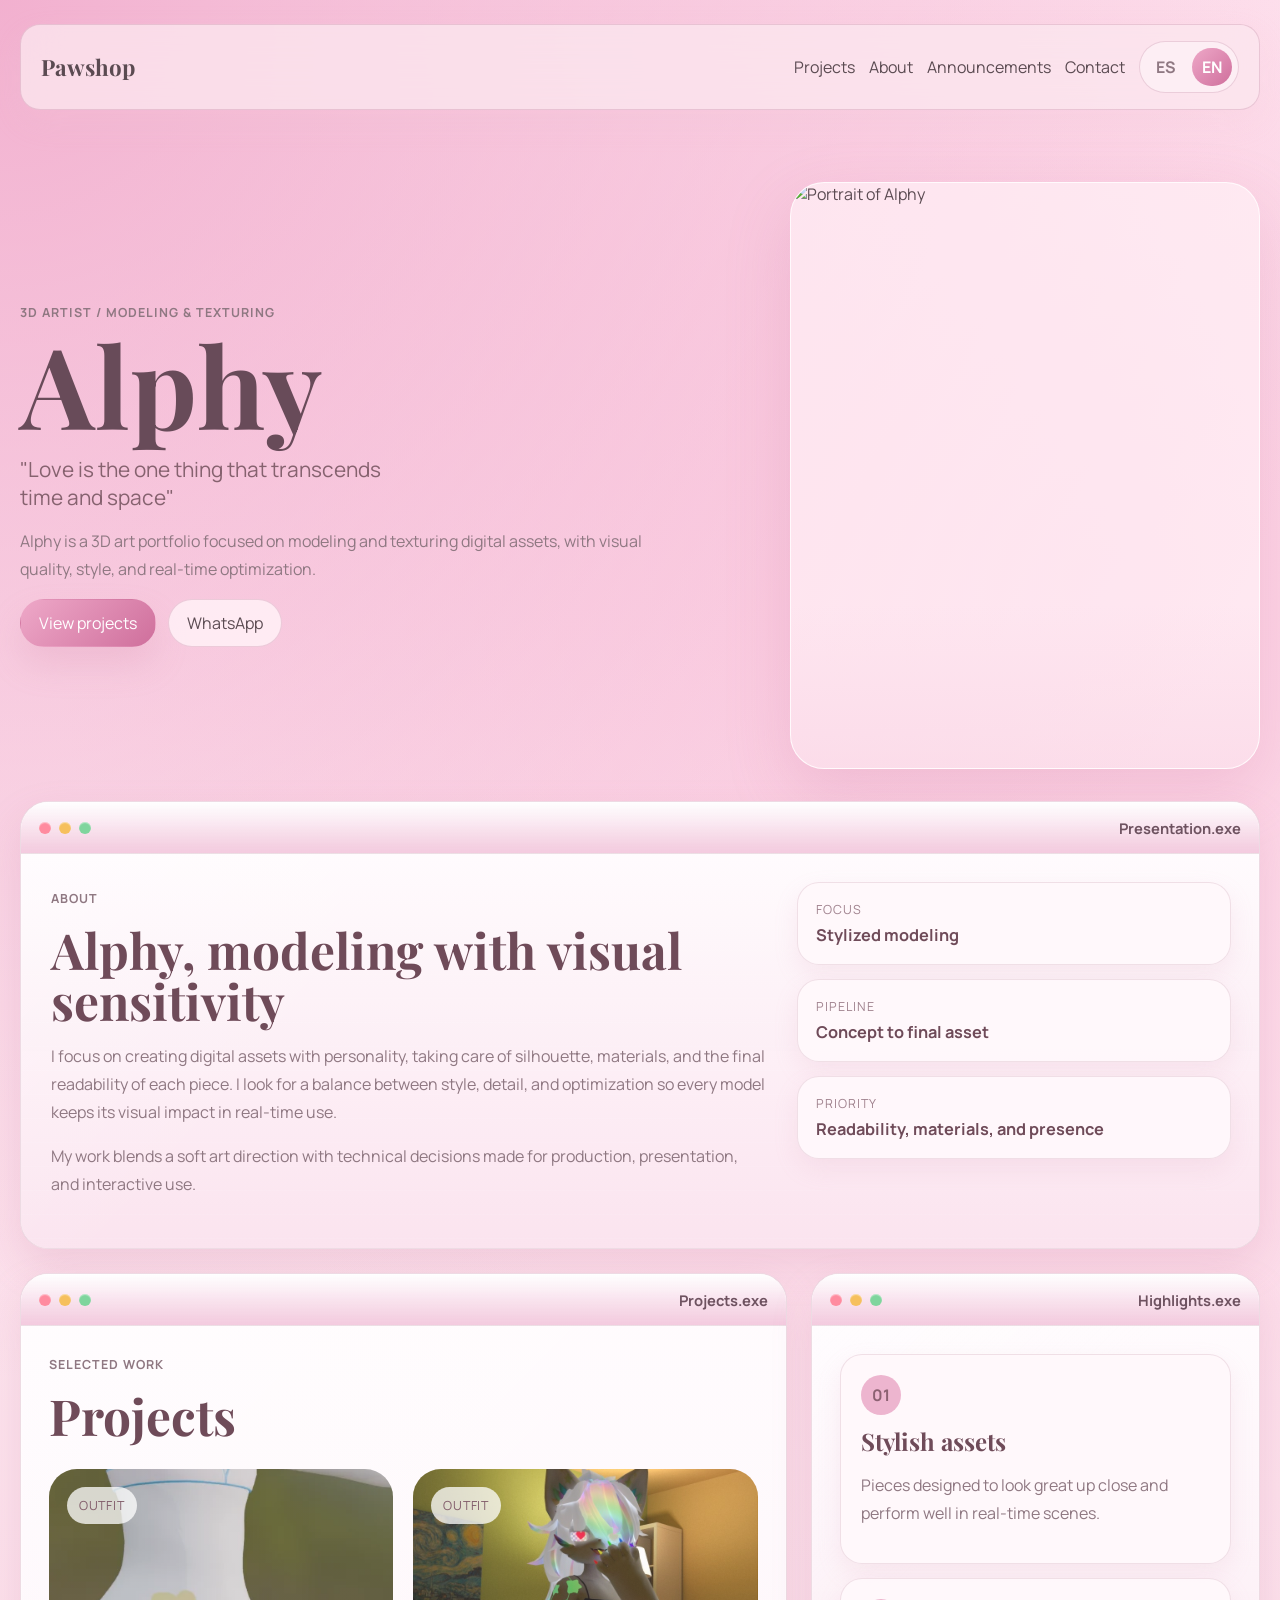
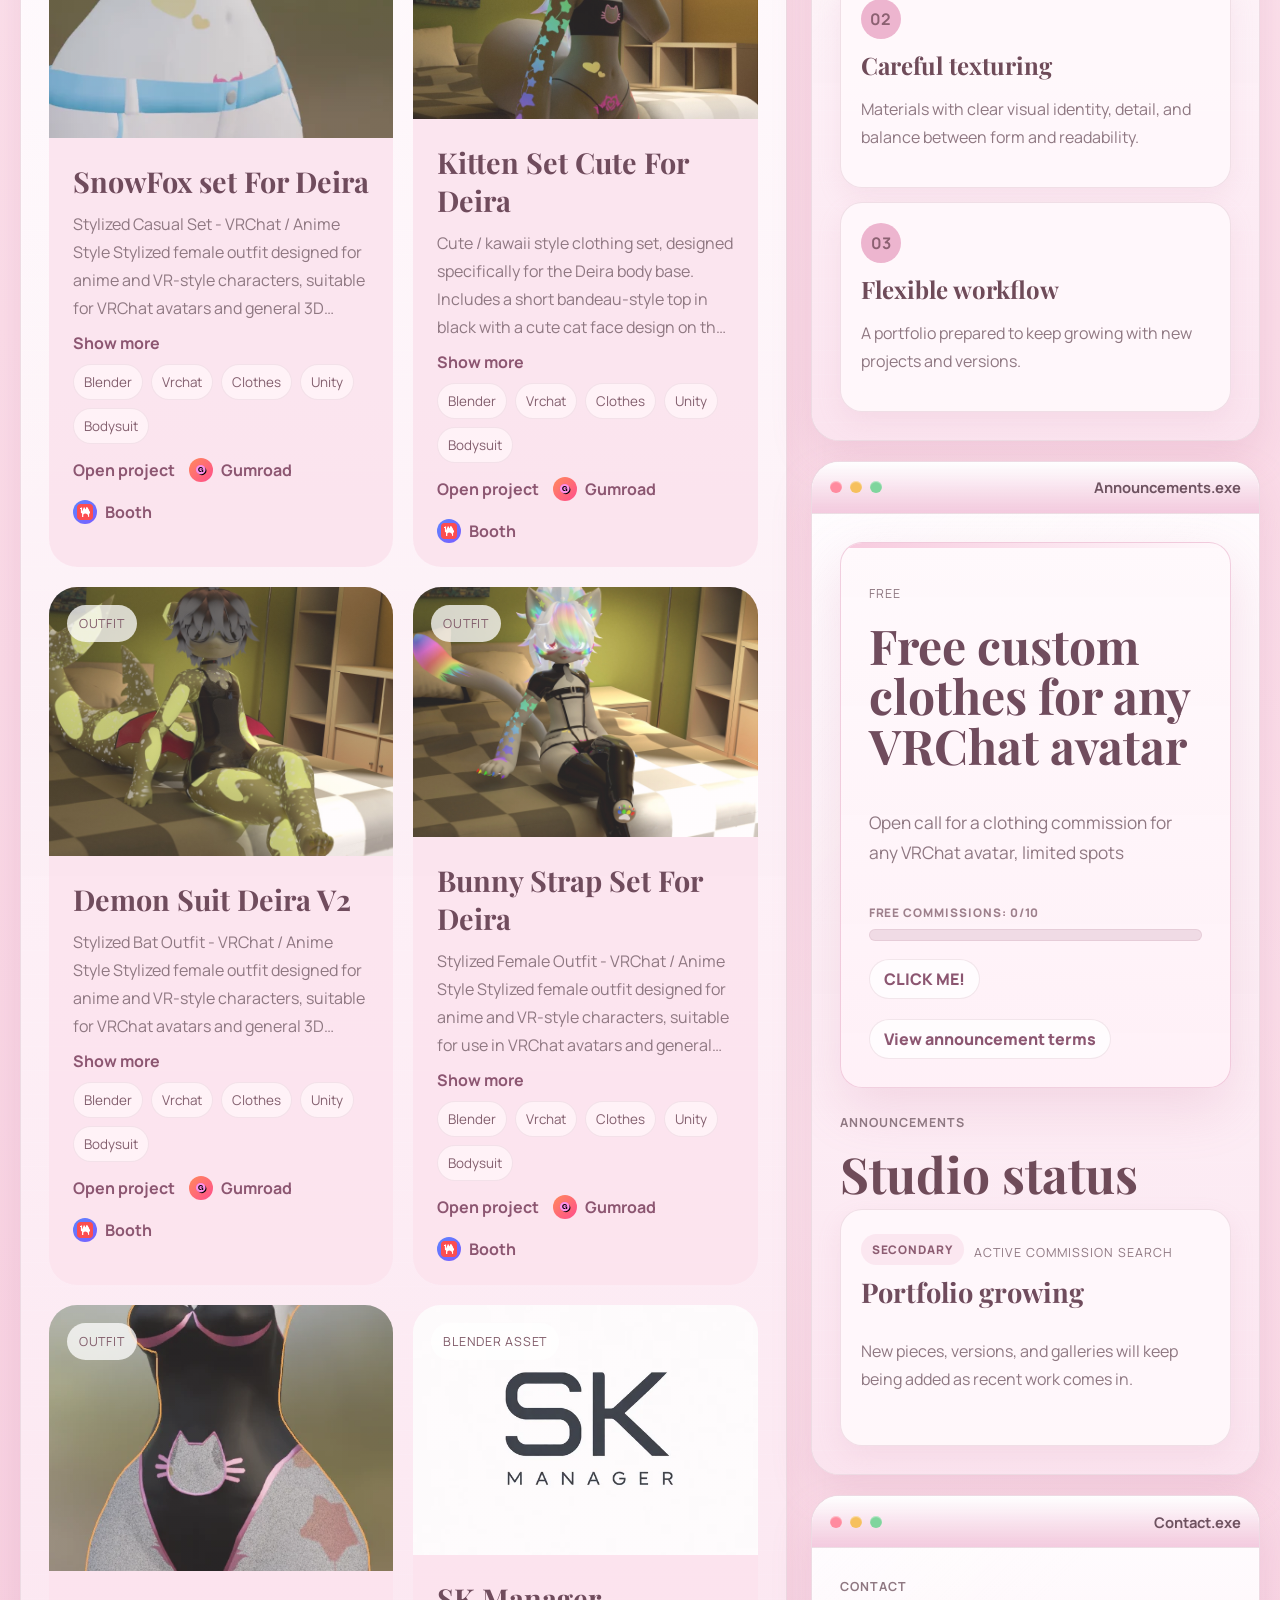
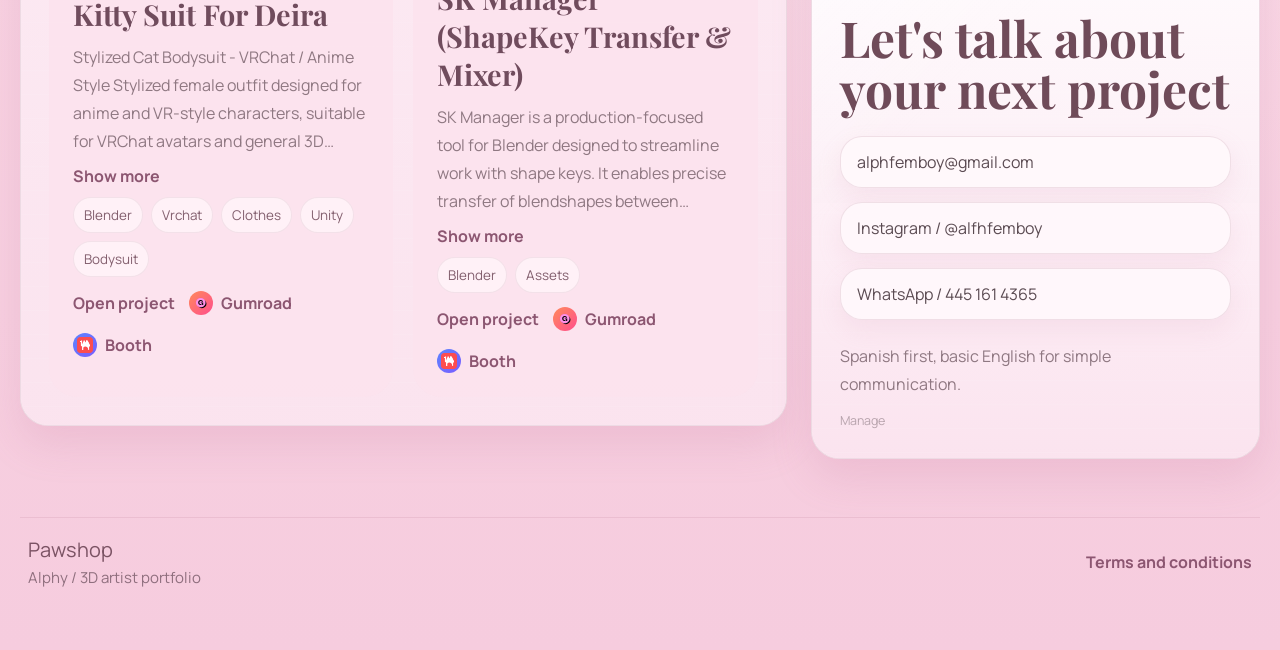
==== commit ea4eaa49: "Add files via upload" ====
--- a/index.html
+++ b/index.html
@@ -1,227 +1,229 @@
 <!DOCTYPE html>
-<html lang="es">
+<html lang="en">
   <head>
-    <meta charset="UTF-8">
-    <meta name="viewport" content="width=device-width, initial-scale=1.0">
+    <meta charset="UTF-8" />
+    <meta name="viewport" content="width=device-width, initial-scale=1.0" />
+    <title>Alphy | Artista 3D</title>
     <meta
       name="description"
-      content="Portal de entrega de archivos para comisiones 3D y VRChat."
-    >
-    <title>Commission Upload Portal</title>
-    <link rel="preconnect" href="https://fonts.googleapis.com">
-    <link rel="preconnect" href="https://fonts.gstatic.com" crossorigin>
+      content="Portfolio creativo de Alphy, artista 3D especializado en modelado y texturizado de assets digitales."
+    />
+    <link rel="preconnect" href="https://fonts.googleapis.com" />
+    <link rel="preconnect" href="https://fonts.gstatic.com" crossorigin />
     <link
       href="https://fonts.googleapis.com/css2?family=Manrope:wght@400;500;600;700;800&family=Playfair+Display:wght@500;600;700;800&display=swap"
       rel="stylesheet"
-    >
-    <link rel="stylesheet" href="./styles.css">
+    />
+    <link rel="stylesheet" href="./styles.css?v=21" />
   </head>
   <body>
     <div class="page-shell">
-      <!-- Sticky top bar inspired by the portfolio layout -->
       <header class="topbar">
-        <a class="brand" href="#inicio">Commission Drop</a>
+        <a class="brand" href="#inicio">Pawshop</a>
         <nav class="nav">
-          <a href="#inicio">Inicio</a>
-          <a href="#subir">Subir archivos</a>
-          <a href="#ayuda">Ayuda</a>
-          <a href="#archivos">Archivos</a>
+          <a href="#proyectos" data-i18n="nav.projects">Proyectos</a>
+          <a href="#sobre-mi" data-i18n="nav.about">Sobre mi</a>
+          <a href="#comunicados" data-i18n="nav.announcements">Comunicados</a>
+          <a href="#contacto" data-i18n="nav.contact">Contacto</a>
+          <button class="lang-toggle" type="button" id="lang-toggle" aria-label="Cambiar idioma">
+            <span data-lang-option="es">ES</span>
+            <span data-lang-option="en">EN</span>
+          </button>
         </nav>
       </header>
 
       <main>
-        <!-- Hero section with the same soft, editorial style -->
         <section class="hero" id="inicio">
           <div class="hero-copy reveal">
-            <p class="eyebrow">3D Artist / portal de comisiones VRChat</p>
-            <h1>Entrega directa, sin complicaciones.</h1>
-            <p class="hero-quote">Un portal limpio para tu comisión.</p>
+            <p class="eyebrow" data-i18n="hero.eyebrow">3D Artist / Modelado y Texturizado</p>
+            <h1>Alphy</h1>
+            <p class="hero-quote">
+              "Love is the one thing that transcends time and space"
+            </p>
+            <p class="hero-description" data-i18n="hero.description">
+              Artista 3D especializado en modelado y texturizado de assets
+              digitales, con enfoque en calidad visual, estilo y optimizacion
+              para tiempo real.
+            </p>
             <div class="hero-actions">
-              <a class="button primary" href="#subir">Empezar subida</a>
-              <a class="button ghost" href="#ayuda">Ver pasos</a>
+              <a class="button primary" href="#proyectos" data-i18n="hero.cta">Ver proyectos</a>
+              <a
+                class="button ghost"
+                href="https://wa.me/524451614365"
+                target="_blank"
+                rel="noreferrer"
+              >
+                WhatsApp
+              </a>
             </div>
           </div>
 
           <div class="hero-art reveal" aria-hidden="true">
             <div class="hero-photo-frame">
-              <div class="hero-photo-overlay">
-                <span class="project-badge">Entrega directa</span>
-                <div class="hero-stat">
-                  <span>Múltiples archivos</span>
-                  <strong>Listo para subir</strong>
-                </div>
-                <div class="hero-stat">
-                  <span>Progreso</span>
-                  <strong>Visible al instante</strong>
-                </div>
-                <div class="hero-stat">
-                  <span>Estilo</span>
-                  <strong>UI pastel de vidrio</strong>
+              <img
+                class="hero-photo"
+                src="./images/profile-photo.png"
+                alt="Portrait of Alphy"
+              />
+            </div>
+          </div>
+        </section>
+
+        <section class="desktop-layout">
+          <article class="window-shell presentation-window reveal" id="sobre-mi">
+            <div class="window-header">
+              <div class="window-controls" aria-hidden="true">
+                <span class="control control-close"></span>
+                <span class="control control-minimize"></span>
+                <span class="control control-expand"></span>
+              </div>
+              <p class="window-title" data-i18n="window.presentation">Presentacion.exe</p>
+            </div>
+            <div class="window-body">
+              <div class="presentation-grid">
+                <div class="presentation-copy">
+                  <p class="eyebrow" data-i18n="about.eyebrow">Sobre mi</p>
+                  <h2 data-i18n="about.title">Modelado con sensibilidad visual</h2>
+                  <p data-i18n="about.bodyOne">
+                    Me enfoco en crear assets digitales con personalidad, cuidando la
+                    silueta, los materiales y la lectura final de cada pieza. Busco
+                    un balance entre estilo, detalle y optimizacion para que cada
+                    modelo conserve su impacto visual tambien en tiempo real.
+                  </p>
+                  <p data-i18n="about.bodyTwo">
+                    Mi trabajo mezcla una direccion artistica suave con decisiones
+                    tecnicas pensadas para produccion, presentacion y uso interactivo.
+                  </p>
+                </div>
+                <div class="presentation-panel">
+                  <div class="presentation-stat">
+                    <span data-i18n="presentation.statOneLabel">Enfoque</span>
+                    <strong data-i18n="presentation.statOneValue">Modelado estilizado</strong>
+                  </div>
+                  <div class="presentation-stat">
+                    <span data-i18n="presentation.statTwoLabel">Pipeline</span>
+                    <strong data-i18n="presentation.statTwoValue">Concepto a asset final</strong>
+                  </div>
+                  <div class="presentation-stat">
+                    <span data-i18n="presentation.statThreeLabel">Prioridad</span>
+                    <strong data-i18n="presentation.statThreeValue">Lectura, materiales y presencia</strong>
+                  </div>
                 </div>
               </div>
             </div>
-          </div>
-        </section>
-
-        <!-- Main content mirrors the portfolio's window layout -->
-        <section class="desktop-layout">
+          </article>
+
           <div class="desktop-columns">
-            <article class="window-shell upload-window reveal" id="subir">
+            <section class="window-shell projects-window reveal" id="proyectos">
               <div class="window-header">
                 <div class="window-controls" aria-hidden="true">
                   <span class="control control-close"></span>
                   <span class="control control-minimize"></span>
                   <span class="control control-expand"></span>
                 </div>
-                <p class="window-title">Subida.exe</p>
+                <p class="window-title" data-i18n="window.projects">Proyectos.exe</p>
               </div>
-
               <div class="window-body">
                 <div class="section-heading">
-                  <p class="eyebrow">Formulario</p>
-                  <h2>Entrega de archivos</h2>
-                </div>
-
-                <form id="uploadForm" novalidate>
-                  <div class="grid">
-                    <label class="field">
-                      <span>Nombre del cliente</span>
-                      <input
-                        type="text"
-                        name="clientName"
-                        id="clientName"
-                        placeholder="Tu nombre"
-                        autocomplete="name"
-                        required
-                      >
-                    </label>
-
-                    <label class="field">
-                      <span>Email o usuario de Discord</span>
-                      <input
-                        type="text"
-                        name="contact"
-                        id="contact"
-                        placeholder="email@example.com o @usuario"
-                        autocomplete="email"
-                        required
-                      >
-                    </label>
-                  </div>
-
-                  <label class="field">
-                    <span>Descripción del proyecto</span>
-                    <textarea
-                      name="projectDescription"
-                      id="projectDescription"
-                      rows="5"
-                      placeholder="Cuéntame qué necesitas, el estilo, referencias importantes y cualquier detalle útil."
-                      required
-                    ></textarea>
-                  </label>
-
-                  <div class="dropzone" id="dropzone" tabindex="0" role="button" aria-label="Seleccionar archivos para subir">
-                    <input type="file" id="files" name="files" multiple>
-                    <div class="dropzone-icon">+</div>
-                    <div>
-                      <h3>Arrastra tus archivos aquí o haz clic para elegirlos</h3>
-                      <p>Soporta múltiples archivos: refs, texturas, PDFs, audio, archivos comprimidos y más.</p>
-                    </div>
-                  </div>
-
-                  <div class="file-summary" id="fileSummary">
-                    Aún no seleccionaste archivos.
-                  </div>
-
-                  <div class="progress-card">
-                    <div class="progress-label">
-                      <span>Progreso de subida</span>
-                      <span id="progressText">0%</span>
-                    </div>
-                    <div class="progress-track" aria-hidden="true">
-                      <div class="progress-fill" id="progressFill"></div>
-                    </div>
-                    <div class="substatus" id="subStatus">Esperando archivos.</div>
-                  </div>
-
-                  <div class="actions">
-                    <button type="submit" class="button primary" id="submitBtn">Iniciar subida</button>
-                    <button type="button" class="button ghost" id="clearBtn">Limpiar formulario</button>
-                  </div>
-                </form>
-
-                <div class="message-stack" id="messageStack" aria-live="polite" aria-atomic="true"></div>
+                  <p class="eyebrow" data-i18n="projects.eyebrow">Selected Work</p>
+                  <h2 data-i18n="projects.title">Proyectos</h2>
+                </div>
+                <div class="projects-grid" id="projects-grid"></div>
               </div>
-            </article>
+            </section>
 
             <aside class="sidebar-stack">
-              <article class="window-shell reveal" id="ayuda">
+              <article class="window-shell highlights-window reveal">
                 <div class="window-header">
                   <div class="window-controls" aria-hidden="true">
                     <span class="control control-close"></span>
                     <span class="control control-minimize"></span>
                     <span class="control control-expand"></span>
                   </div>
-                  <p class="window-title">Proceso.exe</p>
-                </div>
-
+                  <p class="window-title" data-i18n="window.skills">Highlights.exe</p>
+                </div>
                 <div class="window-body">
-                  <p class="eyebrow">Cómo funciona</p>
-                  <h2>Flujo de entrega</h2>
                   <section class="highlights">
                     <article>
                       <span>01</span>
-                      <h3>Completa el formulario</h3>
-                      <p>Escribe tu nombre, contacto y una descripción clara del proyecto.</p>
+                      <h2 data-i18n="highlight.oneTitle">Assets con estilo</h2>
+                      <p data-i18n="highlight.oneBody">
+                        Piezas pensadas para verse bien de cerca y funcionar bien en
+                        escenas de tiempo real.
+                      </p>
                     </article>
                     <article>
                       <span>02</span>
-                      <h3>Adjunta tus archivos</h3>
-                      <p>Sube una o varias referencias, texturas, documentos o paquetes comprimidos.</p>
+                      <h2 data-i18n="highlight.twoTitle">Texturas cuidadas</h2>
+                      <p data-i18n="highlight.twoBody">
+                        Materiales con identidad visual clara, detalle y equilibrio entre
+                        forma y lectura.
+                      </p>
                     </article>
                     <article>
                       <span>03</span>
-                      <h3>Llegan al artista</h3>
-                      <p>Apps Script recibe cada archivo y lo procesa para entrega directa.</p>
+                      <h2 data-i18n="highlight.threeTitle">Flujo flexible</h2>
+                      <p data-i18n="highlight.threeBody">
+                        Portfolio preparado para seguir creciendo con nuevos proyectos y
+                        versiones.
+                      </p>
                     </article>
                   </section>
                 </div>
               </article>
 
-              <article class="window-shell reveal">
+              <article class="window-shell announcements-window reveal" id="comunicados">
                 <div class="window-header">
                   <div class="window-controls" aria-hidden="true">
                     <span class="control control-close"></span>
                     <span class="control control-minimize"></span>
                     <span class="control control-expand"></span>
                   </div>
-                  <p class="window-title">Consejos.exe</p>
-                </div>
-
+                  <p class="window-title" data-i18n="window.announcements">Comunicados.exe</p>
+                </div>
                 <div class="window-body">
-                  <p class="eyebrow">Tip</p>
-                  <h2>Más cómodo para ti</h2>
-                  <p class="sidebar-note">
-                    Si tienes muchas referencias, comprímelas en un `.zip` para que la subida sea más limpia.
-                    Así te será más fácil revisar todo después.
-                  </p>
+                  <div class="announcement-feature" id="announcement-main-public"></div>
+                  <p class="eyebrow" data-i18n="announcements.eyebrow">Comunicados</p>
+                  <h2 data-i18n="announcements.title">Estado del estudio</h2>
+                  <div class="announcement-list" id="announcement-list-public"></div>
                 </div>
               </article>
 
-              <article class="window-shell reveal" id="archivos">
+              <article class="window-shell contact-window reveal" id="contacto">
                 <div class="window-header">
                   <div class="window-controls" aria-hidden="true">
                     <span class="control control-close"></span>
                     <span class="control control-minimize"></span>
                     <span class="control control-expand"></span>
                   </div>
-                  <p class="window-title">Archivos.exe</p>
-                </div>
-
+                  <p class="window-title" data-i18n="window.contact">Contacto.exe</p>
+                </div>
                 <div class="window-body">
-                  <p class="eyebrow">Archivos seleccionados</p>
-                  <h2>Lista de subida</h2>
-                  <div class="upload-list" id="uploadList" aria-label="Archivos seleccionados"></div>
+                  <p class="eyebrow" data-i18n="contact.eyebrow">Contacto</p>
+                  <h2 data-i18n="contact.title">Hablemos de tu proximo proyecto</h2>
+                  <div class="contact-list">
+                    <a href="mailto:alphfemboy@gmail.com">alphfemboy@gmail.com</a>
+                    <a
+                      href="https://instagram.com/alfhfemboy"
+                      target="_blank"
+                      rel="noreferrer"
+                    >
+                      Instagram / @alfhfemboy
+                    </a>
+                    <a
+                      href="https://wa.me/524451614365"
+                      target="_blank"
+                      rel="noreferrer"
+                    >
+                      WhatsApp / 445 161 4365
+                    </a>
+                  </div>
+                  <p class="contact-note" data-i18n="contact.note">
+                    Espanol principal, ingles basico para comunicacion simple.
+                  </p>
+                  <button class="admin-link" type="button" id="admin-access">
+                    Manage
+                  </button>
                 </div>
               </article>
             </aside>
@@ -231,26 +233,475 @@
 
       <footer class="site-footer">
         <div class="site-footer-copy">
-          <p class="site-footer-brand">Commission Drop</p>
-          <p class="site-footer-note">Portal de entrega de comisiones</p>
+          <p class="site-footer-brand">Pawshop</p>
+          <p class="site-footer-note">Alphy / 3D artist portfolio</p>
+        </div>
+        <div class="site-footer-links">
+          <a href="./terms.html" data-i18n="footer.terms">Terminos y condiciones</a>
         </div>
       </footer>
     </div>
 
-    <!-- Template used to render each selected file -->
-    <template id="fileItemTemplate">
-      <article class="upload-item">
-        <div class="upload-item-top">
-          <div class="upload-item-name"></div>
-          <div class="upload-item-state"></div>
-        </div>
-        <div class="upload-item-meta"></div>
-        <div class="mini-track">
-          <div class="mini-fill"></div>
+    <div class="manage-switcher" id="manage-switcher" aria-label="Secciones del editor">
+      <button class="manage-switcher-tab" type="button" data-editor-launch="projects" data-i18n="manage.projects">Proyectos</button>
+      <button class="manage-switcher-tab" type="button" data-editor-launch="announcements" data-i18n="manage.announcements">Anuncios</button>
+      <button class="manage-switcher-tab" type="button" data-editor-launch="terms" data-i18n="manage.terms">Terminos del sitio</button>
+      <button class="manage-switcher-tab manage-switcher-tab--soft" type="button" data-editor-launch="announcement-terms" data-i18n="manage.announcementTerms">Terminos del comunicado</button>
+    </div>
+
+    <aside class="editor-drawer" id="editor-drawer" aria-hidden="true">
+      <div class="drawer-backdrop" data-close-editor></div>
+      <section class="drawer-panel" aria-label="Editor de proyectos">
+        <div class="drawer-header">
+          <div>
+            <p class="eyebrow" data-i18n="editor.eyebrow">Project Editor</p>
+            <h2 data-i18n="editor.title">Editar proyectos</h2>
+          </div>
+          <button class="icon-button" type="button" data-close-editor>
+            <span data-i18n="editor.close">Cerrar</span>
+          </button>
+        </div>
+
+        <form class="project-form" id="project-form">
+          <input type="hidden" id="project-id" />
+          <label>
+            <span data-i18n="editor.name">Nombre</span>
+            <input id="project-title" name="title" type="text" required />
+          </label>
+          <label>
+            <span data-i18n="editor.description">Descripcion</span>
+            <textarea
+              id="project-description"
+              name="description"
+              rows="4"
+              required
+            ></textarea>
+          </label>
+          <label>
+            <span data-i18n="editor.tags">Tags</span>
+            <input
+              id="project-tags"
+              name="tags"
+              type="text"
+              placeholder="Blender, Stylized, Real-time"
+            />
+          </label>
+          <label>
+            <span data-i18n="editor.category">Categoria</span>
+            <input
+              id="project-category"
+              name="category"
+              type="text"
+              placeholder="Outfit, VRChat, Character, Prop..."
+            />
+          </label>
+          <label>
+            <span data-i18n="editor.gumroad">Gumroad</span>
+            <input
+              id="project-gumroad-link"
+              name="gumroadLink"
+              type="url"
+              placeholder="https://..."
+            />
+          </label>
+          <label>
+            <span data-i18n="editor.booth">Booth</span>
+            <input
+              id="project-booth-link"
+              name="boothLink"
+              type="url"
+              placeholder="https://..."
+            />
+          </label>
+          <label>
+            <span data-i18n="editor.cover">Imagen principal</span>
+            <input
+              id="project-cover-image"
+              name="coverImage"
+              type="text"
+              placeholder="./images/project-1/cover.png o images\\project-1\\cover.png"
+            />
+            <small class="field-hint" data-i18n="editor.coverHint">
+              Acepta URLs, rutas relativas del repo y rutas pegadas desde Windows si el archivo esta dentro de images/.
+            </small>
+          </label>
+          <label>
+            <span data-i18n="editor.gallery">Galeria de imagenes</span>
+            <textarea
+              id="project-gallery"
+              name="gallery"
+              rows="4"
+              placeholder="./images/project-1/01.png&#10;images\\project-1\\02.png"
+            ></textarea>
+            <small class="field-hint" data-i18n="editor.galleryHint">
+              Pon una imagen por linea. Usa archivo por archivo; la web no puede leer carpetas completas automaticamente.
+            </small>
+          </label>
+          <label>
+            <span data-i18n="editor.accent">Color de tarjeta</span>
+            <input
+              id="project-accent"
+              name="accent"
+              type="text"
+              placeholder="#f7d7e4"
+            />
+          </label>
+
+          <div class="form-actions">
+            <button class="button primary" type="submit" data-i18n="editor.save">Guardar</button>
+            <button class="button ghost" type="button" id="reset-form">
+              <span data-i18n="editor.new">Nuevo</span>
+            </button>
+          </div>
+        </form>
+
+        <div class="drawer-tools">
+          <button class="button ghost" type="button" id="export-projects" data-i18n="editor.export">Exportar JSON</button>
+          <label class="button ghost upload-button" for="import-projects">
+            <span data-i18n="editor.import">Importar JSON</span>
+          </label>
+          <input id="import-projects" type="file" accept=".json" hidden />
+          <button class="button ghost" type="button" id="reset-projects" data-i18n="editor.reset">Restaurar ejemplo</button>
+          <button class="button ghost" type="button" id="open-announcement-editor" data-i18n="editor.announcements">Editar comunicados</button>
+        </div>
+
+        <p class="editor-note" data-i18n="editor.note">
+          El portfolio publico lee <code>projects.json</code>. Puedes editar
+          aqui, exportar el JSON y luego reemplazar ese archivo en GitHub para
+          publicar los cambios.
+        </p>
+
+        <div class="project-list" id="project-list"></div>
+      </section>
+    </aside>
+
+    <aside class="editor-drawer announcement-drawer" id="announcement-drawer" aria-hidden="true">
+      <div class="drawer-backdrop" data-close-announcement-editor></div>
+      <section class="drawer-panel" aria-label="Editor de comunicados">
+        <div class="drawer-header">
+          <div>
+            <p class="eyebrow" data-i18n="annEditor.eyebrow">Comunicados</p>
+            <h2 data-i18n="annEditor.title">Editar comunicados</h2>
+          </div>
+          <button class="icon-button" type="button" data-close-announcement-editor>
+            <span data-i18n="editor.close">Cerrar</span>
+          </button>
+        </div>
+
+        <form class="project-form" id="announcement-form">
+          <input type="hidden" id="announcement-id" />
+          <label>
+            <span data-i18n="annEditor.type">Tipo</span>
+            <select id="announcement-type" name="type" required>
+              <option value="primary" data-i18n="annEditor.typePrimary">Principal</option>
+              <option value="secondary" data-i18n="annEditor.typeSecondary">Secundario</option>
+            </select>
+          </label>
+          <label>
+            <span data-i18n="annEditor.meta">Etiqueta</span>
+            <input id="announcement-meta" name="meta" type="text" placeholder="Actualizacion" required />
+          </label>
+          <label>
+            <span data-i18n="annEditor.headline">Titulo</span>
+            <input id="announcement-headline" name="headline" type="text" required />
+          </label>
+          <label>
+            <span data-i18n="annEditor.body">Texto</span>
+            <textarea id="announcement-body" name="body" rows="4" required></textarea>
+          </label>
+          <label>
+            <span data-i18n="annEditor.progress">Progreso</span>
+            <input
+              id="announcement-progress"
+              name="progress"
+              type="text"
+              placeholder="75%, 1/10, 4/12"
+            />
+          </label>
+          <label>
+            <span data-i18n="annEditor.progressLabel">Etiqueta de progreso</span>
+            <input
+              id="announcement-progress-label"
+              name="progressLabel"
+              type="text"
+              placeholder="Progreso"
+            />
+          </label>
+          <label class="toggle-field">
+            <input id="announcement-progress-toggle" name="showProgress" type="checkbox" checked />
+            <span data-i18n="annEditor.progressToggle">Mostrar barra de progreso</span>
+          </label>
+          <label class="toggle-field">
+            <input id="announcement-show-terms" name="showTermsLink" type="checkbox" checked />
+            <span data-i18n="annEditor.termsToggle">Mostrar terminos en el anuncio</span>
+          </label>
+          <label>
+            <span data-i18n="annEditor.image">Imagen</span>
+            <input
+              id="announcement-image"
+              name="image"
+              type="text"
+              placeholder="./images/project-1/cover.png o images\\notice\\cover.png"
+            />
+          </label>
+          <label>
+            <span data-i18n="annEditor.linkOne">Link 1</span>
+            <input id="announcement-link-label-1" name="linkLabel1" type="text" placeholder="Ver proyecto" />
+            <input id="announcement-link-url-1" name="linkUrl1" type="url" placeholder="https://..." />
+          </label>
+          <label>
+            <span data-i18n="annEditor.linkTwo">Link 2</span>
+            <input id="announcement-link-label-2" name="linkLabel2" type="text" placeholder="Mas info" />
+            <input id="announcement-link-url-2" name="linkUrl2" type="url" placeholder="https://..." />
+          </label>
+          <label>
+            <span data-i18n="annEditor.accent">Color</span>
+            <input id="announcement-accent" name="accent" type="text" placeholder="#f7cade" />
+          </label>
+
+          <div class="form-actions">
+            <button class="button primary" type="submit" data-i18n="annEditor.save">Guardar comunicado</button>
+            <button class="button ghost" type="button" id="reset-announcement-form">
+              <span data-i18n="annEditor.new">Nuevo comunicado</span>
+            </button>
+          </div>
+        </form>
+
+        <div class="drawer-tools">
+          <button class="button ghost" type="button" id="export-announcements" data-i18n="annEditor.export">Exportar JSON</button>
+          <label class="button ghost upload-button" for="import-announcements">
+            <span data-i18n="annEditor.import">Importar JSON</span>
+          </label>
+          <input id="import-announcements" type="file" accept=".json" hidden />
+          <button class="button ghost" type="button" id="reset-announcements" data-i18n="annEditor.reset">Restaurar comunicados</button>
+          <button class="button ghost" type="button" id="open-announcement-terms-editor" data-i18n="annEditor.terms">Editar terminos</button>
+        </div>
+
+        <p class="editor-note" data-i18n="annEditor.note">
+          Estos comunicados se guardan como borrador en tu navegador, igual que el editor de proyectos.
+        </p>
+
+        <div class="project-list" id="announcement-list-editor"></div>
+      </section>
+    </aside>
+
+    <aside class="editor-drawer announcement-terms-drawer" id="announcement-terms-drawer" aria-hidden="true">
+      <div class="drawer-backdrop" data-close-announcement-terms-editor></div>
+      <section class="drawer-panel" aria-label="Editor de terminos de comunicados">
+        <div class="drawer-header">
+          <div>
+            <p class="eyebrow" data-i18n="annTermsEditor.eyebrow">Terminos de comunicados</p>
+            <h2 data-i18n="annTermsEditor.title">Editar terminos del comunicado principal</h2>
+          </div>
+          <button class="icon-button" type="button" data-close-announcement-terms-editor>
+            <span data-i18n="editor.close">Cerrar</span>
+          </button>
+        </div>
+
+        <form class="project-form" id="announcement-terms-form">
+          <input type="hidden" id="announcement-terms-id" value="announcement-terms" />
+          <label>
+            <span data-i18n="annTermsEditor.pageTitle">Titulo</span>
+            <input id="announcement-terms-title" name="title" type="text" required />
+          </label>
+          <label>
+            <span data-i18n="annTermsEditor.updatedAt">Ultima actualizacion</span>
+            <input id="announcement-terms-updated-at" name="updatedAt" type="date" required />
+          </label>
+          <label>
+            <span data-i18n="annTermsEditor.intro">Introduccion</span>
+            <textarea id="announcement-terms-intro" name="intro" rows="5" required></textarea>
+          </label>
+          <label>
+            <span data-i18n="annTermsEditor.points">Puntos clave</span>
+            <textarea id="announcement-terms-points" name="points" rows="6"></textarea>
+          </label>
+          <label>
+            <span data-i18n="annTermsEditor.closing">Cierre</span>
+            <textarea id="announcement-terms-closing" name="closing" rows="4"></textarea>
+          </label>
+
+          <div class="form-actions">
+            <button class="button primary" type="submit" data-i18n="annTermsEditor.save">Guardar terminos</button>
+            <button class="button ghost" type="button" id="reset-announcement-terms-form">
+              <span data-i18n="annTermsEditor.new">Restaurar ejemplo</span>
+            </button>
+          </div>
+        </form>
+
+        <div class="drawer-tools">
+          <button class="button ghost" type="button" id="export-announcement-terms" data-i18n="annTermsEditor.export">Exportar JSON</button>
+          <label class="button ghost upload-button" for="import-announcement-terms">
+            <span data-i18n="annTermsEditor.import">Importar JSON</span>
+          </label>
+          <input id="import-announcement-terms" type="file" accept=".json" hidden />
+          <button class="button ghost" type="button" id="reset-announcement-terms" data-i18n="annTermsEditor.reset">Restaurar terminos</button>
+        </div>
+
+        <p class="editor-note" data-i18n="annTermsEditor.note">
+          Estos terminos solo se muestran en el comunicado principal y se guardan por separado de los terminos generales del sitio.
+        </p>
+      </section>
+    </aside>
+
+    <aside class="editor-drawer terms-drawer" id="terms-drawer" aria-hidden="true">
+      <div class="drawer-backdrop" data-close-terms-editor></div>
+      <section class="drawer-panel" aria-label="Editor de terminos y condiciones">
+        <div class="drawer-header">
+          <div>
+            <p class="eyebrow" data-i18n="termsEditor.eyebrow">Terminos y condiciones</p>
+            <h2 data-i18n="termsEditor.title">Editar terminos</h2>
+          </div>
+          <button class="icon-button" type="button" data-close-terms-editor>
+            <span data-i18n="editor.close">Cerrar</span>
+          </button>
+        </div>
+
+        <form class="project-form" id="terms-form">
+          <input type="hidden" id="terms-id" value="terms" />
+          <label>
+            <span data-i18n="termsEditor.pageTitle">Titulo de la pagina</span>
+            <input id="terms-title" name="title" type="text" required />
+          </label>
+          <label>
+            <span data-i18n="termsEditor.updatedAt">Ultima actualizacion</span>
+            <input id="terms-updated-at" name="updatedAt" type="date" required />
+          </label>
+          <label>
+            <span data-i18n="termsEditor.intro">Introduccion</span>
+            <textarea id="terms-intro" name="intro" rows="5" required></textarea>
+            <small class="field-hint" data-i18n="termsEditor.introHint">
+              Usa parrafos cortos para que se lea mejor en la pagina publica.
+            </small>
+          </label>
+          <label>
+            <span data-i18n="termsEditor.points">Puntos clave</span>
+            <textarea id="terms-points" name="points" rows="6"></textarea>
+            <small class="field-hint" data-i18n="termsEditor.pointsHint">
+              Escribe un punto por linea. Cada linea se mostrara como una viñeta.
+            </small>
+          </label>
+          <label>
+            <span data-i18n="termsEditor.closing">Cierre</span>
+            <textarea id="terms-closing" name="closing" rows="4"></textarea>
+          </label>
+
+          <div class="form-actions">
+            <button class="button primary" type="submit" data-i18n="termsEditor.save">Guardar terminos</button>
+            <button class="button ghost" type="button" id="reset-terms-form">
+              <span data-i18n="termsEditor.new">Restaurar ejemplo</span>
+            </button>
+          </div>
+        </form>
+
+        <div class="drawer-tools">
+          <button class="button ghost" type="button" id="export-terms" data-i18n="termsEditor.export">Exportar JSON</button>
+          <label class="button ghost upload-button" for="import-terms">
+            <span data-i18n="termsEditor.import">Importar JSON</span>
+          </label>
+          <input id="import-terms" type="file" accept=".json" hidden />
+          <button class="button ghost" type="button" id="reset-terms" data-i18n="termsEditor.reset">Restaurar terminos</button>
+        </div>
+
+        <p class="editor-note" data-i18n="termsEditor.note">
+          Los terminos y condiciones se guardan como borrador en tu navegador y tambien puedes exportarlos como JSON aparte.
+        </p>
+      </section>
+    </aside>
+
+    <template id="project-card-template">
+      <article class="project-card reveal">
+        <a class="project-visual project-open" href="#">
+          <span class="project-badge">3D Asset</span>
+        </a>
+        <div class="project-content">
+          <h3></h3>
+          <p class="project-description is-collapsed"></p>
+          <button class="project-toggle" type="button">Show more</button>
+          <div class="project-tags"></div>
+          <div class="project-links">
+            <a class="project-link project-open" href="#">Open project</a>
+            <a class="project-link project-gumroad" target="_blank" rel="noreferrer">
+              <span class="store-mark store-mark-gumroad" aria-hidden="true">
+                <img src="./images/brand/gumroad.svg" alt="" />
+              </span>
+              <span>Gumroad</span>
+            </a>
+            <a class="project-link project-booth" target="_blank" rel="noreferrer">
+              <span class="store-mark store-mark-booth" aria-hidden="true">
+                <img src="./images/brand/booth.svg" alt="" />
+              </span>
+              <span>Booth</span>
+            </a>
+          </div>
         </div>
       </article>
     </template>
 
-    <script src="script.js"></script>
+    <template id="project-item-template">
+      <article class="project-item project-editor-card">
+        <div class="project-item-visual"></div>
+        <button type="button" class="drag-handle drag-handle-corner" aria-label="Reordenar proyecto" title="Arrastrar para reordenar">
+          <span></span>
+          <span></span>
+          <span></span>
+        </button>
+        <div class="project-item-copy">
+          <strong class="item-title"></strong>
+          <p class="item-description"></p>
+        </div>
+        <div class="item-actions">
+          <button type="button" class="text-button item-edit">Edit</button>
+          <button type="button" class="text-button item-delete">Delete</button>
+        </div>
+      </article>
+    </template>
+
+    <template id="announcement-card-template">
+      <article class="announcement-card">
+        <div class="announcement-layout">
+          <div class="announcement-copy">
+            <div class="announcement-head">
+              <span class="announcement-type-badge"></span>
+              <p class="announcement-meta"></p>
+            </div>
+            <h3></h3>
+            <p class="announcement-body"></p>
+            <div class="announcement-progress" hidden>
+              <div class="announcement-progress-label"></div>
+              <div class="announcement-progress-track">
+                <div class="announcement-progress-fill"></div>
+              </div>
+            </div>
+            <div class="announcement-links"></div>
+            <a class="announcement-terms-link announcement-link" href="./announcement-terms.html" data-i18n="announcementTerms.button">
+              Ver terminos del comunicado
+            </a>
+          </div>
+          <div class="announcement-image" hidden></div>
+        </div>
+      </article>
+    </template>
+
+    <template id="announcement-item-template">
+      <article class="project-item announcement-editor-card">
+        <button type="button" class="drag-handle drag-handle-corner" aria-label="Reordenar comunicado" title="Arrastrar para reordenar">
+          <span></span>
+          <span></span>
+          <span></span>
+        </button>
+        <div class="project-item-visual announcement-item-visual"></div>
+        <div class="project-item-copy">
+          <strong class="item-title"></strong>
+          <p class="item-description"></p>
+        </div>
+        <div class="item-actions">
+          <button type="button" class="text-button item-edit">Edit</button>
+          <button type="button" class="text-button item-delete">Delete</button>
+        </div>
+      </article>
+    </template>
+
+    <script src="./script.js?v=24"></script>
   </body>
 </html>
--- a/styles.css
+++ b/styles.css
@@ -9,12 +9,7 @@
   --accent: #f7cade;
   --accent-strong: #eea8c8;
   --accent-deep: #cf6f9c;
-  --good: #7fbf9a;
-  --warn: #f0b963;
-  --bad: #e47f98;
   --shadow: 0 24px 64px rgba(205, 116, 155, 0.22);
-  --font-display: "Playfair Display", serif;
-  --font-body: "Manrope", sans-serif;
 }
 
 * {
@@ -34,20 +29,17 @@
     radial-gradient(circle at 65% 72%, rgba(255, 236, 243, 0.7), transparent 28%),
     linear-gradient(180deg, #fff0f6 0%, #fbdde9 50%, #f6ccde 100%);
   color: var(--text);
-  font-family: var(--font-body);
-}
-
-body::before {
-  content: "";
-  position: fixed;
-  inset: 0;
-  background-image:
-    linear-gradient(rgba(255, 255, 255, 0.12) 1px, transparent 1px),
-    linear-gradient(90deg, rgba(255, 255, 255, 0.12) 1px, transparent 1px);
-  background-size: 42px 42px;
-  mask-image: radial-gradient(circle at center, black 50%, transparent 100%);
-  pointer-events: none;
-  opacity: 0.26;
+  font-family: "Manrope", sans-serif;
+}
+
+body.editor-open {
+  overflow: hidden;
+}
+
+body.editor-open .manage-switcher {
+  opacity: 1;
+  pointer-events: auto;
+  transform: translateX(-50%) translateY(0);
 }
 
 a {
@@ -87,9 +79,12 @@
 .hero h1,
 .section-heading h2,
 .window-body h2,
-.window-body h3,
-.site-footer-brand {
-  font-family: var(--font-display);
+.drawer-header h2,
+.project-card h3,
+.highlights h2,
+.announcement-card h3,
+.project-empty h3 {
+  font-family: "Playfair Display", serif;
 }
 
 .brand {
@@ -104,25 +99,51 @@
   flex-wrap: wrap;
 }
 
-.nav a {
+.lang-toggle {
+  display: inline-flex;
+  align-items: center;
+  gap: 6px;
+  padding: 6px;
+  border-radius: 999px;
+  border: 1px solid var(--border);
+  background: rgba(253, 239, 245, 0.92);
+  cursor: pointer;
+}
+
+.lang-toggle span {
+  min-width: 36px;
+  padding: 8px 10px;
+  border-radius: 999px;
+  font-weight: 700;
+  color: var(--text-soft);
+}
+
+.lang-toggle span.is-active {
+  background: linear-gradient(135deg, var(--accent-strong), var(--accent-deep));
+  color: #ffffff;
+}
+
+.nav a,
+.nav-button,
+.text-button,
+.icon-button {
+  color: var(--text);
+  background: transparent;
+  border: 0;
+  cursor: pointer;
+}
+
+.nav-button,
+.icon-button {
   padding: 10px 14px;
   border-radius: 999px;
   border: 1px solid var(--border);
   background: rgba(253, 239, 245, 0.92);
-  color: var(--text);
-  transition: transform 180ms ease, box-shadow 180ms ease, border-color 180ms ease;
-}
-
-.nav a:hover,
-.button:hover,
-.window-shell:hover,
-.upload-item:hover {
-  transform: translateY(-1px);
 }
 
 .hero {
   display: grid;
-  grid-template-columns: minmax(0, 1.1fr) minmax(280px, 0.9fr);
+  grid-template-columns: minmax(0, 1.1fr) minmax(300px, 0.9fr);
   gap: 48px;
   align-items: center;
   padding: 72px 0 32px;
@@ -139,7 +160,7 @@
 
 .hero h1 {
   margin: 0;
-  font-size: clamp(3.4rem, 9vw, 6.8rem);
+  font-size: clamp(3.7rem, 10vw, 7rem);
   line-height: 0.95;
   color: #684b59;
 }
@@ -153,19 +174,19 @@
 }
 
 .hero-description,
+.section-heading p,
 .window-body p,
-.sidebar-note,
-.file-summary,
-.substatus,
-.upload-item-meta,
-.upload-item-state,
-.site-footer-note {
+.highlights p,
+.project-description,
+.item-description,
+.announcement-card p {
   line-height: 1.75;
   color: var(--text-soft);
 }
 
 .hero-actions,
-.actions {
+.form-actions,
+.drawer-tools {
   display: flex;
   flex-wrap: wrap;
   gap: 12px;
@@ -183,15 +204,42 @@
     background 180ms ease;
 }
 
+.button:hover,
+.nav-button:hover,
+.icon-button:hover,
+.text-button:hover,
+.project-card:hover {
+  transform: translateY(-1px);
+}
+
 .button.primary {
   background: linear-gradient(135deg, var(--accent-strong), var(--accent-deep));
   color: #ffffff;
   box-shadow: 0 18px 32px rgba(220, 150, 180, 0.28);
 }
 
-.button.ghost {
+.button.ghost,
+.upload-button {
   border-color: var(--border);
   background: rgba(255, 239, 246, 0.88);
+}
+
+#detail-gumroad-link,
+#detail-booth-link {
+  gap: 10px;
+  padding-inline: 20px;
+  font-weight: 800;
+}
+
+#detail-gumroad-link {
+  background: linear-gradient(135deg, #ff8a5b, #ff4d8d);
+  box-shadow: 0 18px 32px rgba(255, 105, 150, 0.26);
+}
+
+#detail-booth-link {
+  background: linear-gradient(135deg, rgba(92, 133, 255, 0.16), rgba(122, 92, 255, 0.2));
+  border-color: rgba(92, 133, 255, 0.28);
+  color: #6f58b7;
 }
 
 .hero-art {
@@ -209,22 +257,7 @@
   overflow: hidden;
   border: 1px solid rgba(255, 255, 255, 0.8);
   box-shadow: var(--shadow);
-  background:
-    radial-gradient(circle at top, rgba(255, 255, 255, 0.92), rgba(255, 255, 255, 0.18)),
-    linear-gradient(160deg, rgba(255, 231, 240, 0.98), rgba(245, 198, 219, 0.88));
-  min-height: 520px;
-}
-
-.hero-photo-frame::before {
-  content: "";
-  position: absolute;
-  inset: 18px;
-  border-radius: 28px;
-  background:
-    radial-gradient(circle at 20% 18%, rgba(255, 255, 255, 0.82), transparent 34%),
-    radial-gradient(circle at 78% 16%, rgba(255, 197, 220, 0.7), transparent 22%),
-    radial-gradient(circle at 70% 72%, rgba(255, 255, 255, 0.52), transparent 30%),
-    linear-gradient(180deg, rgba(255, 255, 255, 0.18), rgba(255, 255, 255, 0.02));
+  background: rgba(255, 240, 246, 0.72);
 }
 
 .hero-photo-frame::after {
@@ -236,50 +269,11 @@
   pointer-events: none;
 }
 
-.hero-photo-overlay {
-  position: relative;
-  z-index: 1;
-  display: grid;
-  gap: 14px;
-  padding: 28px;
-  height: 100%;
-  align-content: end;
-}
-
-.project-badge {
-  position: relative;
-  z-index: 1;
-  display: inline-flex;
-  padding: 10px 12px;
-  border-radius: 999px;
-  background: rgba(255, 255, 255, 0.75);
-  font-size: 0.78rem;
-  text-transform: uppercase;
-  letter-spacing: 0.06em;
-  color: #805b69;
-  width: fit-content;
-}
-
-.hero-stat {
-  padding: 18px;
-  border-radius: 22px;
-  border: 1px solid rgba(171, 111, 137, 0.18);
-  background: rgba(255, 248, 251, 0.96);
-  box-shadow: 0 10px 24px rgba(211, 152, 178, 0.14);
-}
-
-.hero-stat span {
+.hero-photo {
   display: block;
-  margin-bottom: 6px;
-  font-size: 0.78rem;
-  text-transform: uppercase;
-  letter-spacing: 0.08em;
-  color: #a0828e;
-}
-
-.hero-stat strong {
-  color: #6f4b59;
-  font-size: 1.02rem;
+  width: 100%;
+  aspect-ratio: 4 / 5;
+  object-fit: cover;
 }
 
 .desktop-layout {
@@ -300,7 +294,10 @@
   gap: 20px;
 }
 
-.window-shell {
+.window-shell,
+.drawer-panel,
+.project-detail-cover,
+.gallery-item {
   display: block;
   border: 1px solid rgba(164, 89, 124, 0.3);
   background: rgba(255, 244, 249, 0.94);
@@ -308,17 +305,13 @@
     0 18px 40px rgba(195, 111, 147, 0.18),
     0 0 0 1px rgba(255, 255, 255, 0.4) inset;
   backdrop-filter: blur(16px);
+}
+
+.window-shell {
   border-radius: 28px;
   overflow: hidden;
   outline: 1px solid rgba(255, 255, 255, 0.38);
   outline-offset: -1px;
-  transition: transform 180ms ease, box-shadow 180ms ease;
-}
-
-.window-shell:hover {
-  box-shadow:
-    0 22px 48px rgba(195, 111, 147, 0.2),
-    0 0 0 1px rgba(255, 255, 255, 0.4) inset;
 }
 
 .window-header {
@@ -367,13 +360,124 @@
 }
 
 .window-body {
-  position: relative;
   padding: 28px;
   background:
     linear-gradient(180deg, rgba(255, 252, 254, 0.92), rgba(250, 225, 237, 0.88));
 }
 
-.window-body::before {
+.presentation-grid {
+  display: grid;
+  grid-template-columns: minmax(0, 1.25fr) minmax(260px, 0.75fr);
+  gap: 24px;
+}
+
+.presentation-copy {
+  padding: 6px 4px 6px 2px;
+}
+
+.window-body h2,
+.section-heading h2,
+.drawer-header h2 {
+  margin: 14px 0 10px;
+  font-size: clamp(2rem, 4vw, 3.1rem);
+  line-height: 1.03;
+  color: #6f4b59;
+}
+
+.presentation-panel {
+  display: grid;
+  gap: 14px;
+  align-content: start;
+}
+
+.presentation-stat,
+.announcement-card,
+.contact-list a,
+.project-item,
+.project-empty,
+.highlights article {
+  border-radius: 22px;
+  border: 1px solid rgba(171, 111, 137, 0.18);
+  background: rgba(255, 248, 251, 0.95);
+  box-shadow: 0 10px 24px rgba(211, 152, 178, 0.14);
+}
+
+.presentation-stat {
+  padding: 18px;
+}
+
+.presentation-stat strong {
+  display: block;
+  margin-top: 2px;
+}
+
+.presentation-stat span,
+.announcement-meta {
+  display: block;
+  margin-bottom: 6px;
+  font-size: 0.78rem;
+  text-transform: uppercase;
+  letter-spacing: 0.08em;
+  color: #a0828e;
+}
+
+.presentation-stat strong {
+  color: #6f4b59;
+  font-size: 1.02rem;
+}
+
+.highlights {
+  display: grid;
+  gap: 14px;
+}
+
+.highlights article {
+  padding: 20px;
+}
+
+.highlights span {
+  display: inline-flex;
+  align-items: center;
+  justify-content: center;
+  width: 40px;
+  height: 40px;
+  border-radius: 50%;
+  background: rgba(231, 156, 190, 0.72);
+  color: #8c6172;
+  font-weight: 700;
+}
+
+.highlights h2 {
+  margin: 14px 0 10px;
+  font-size: 1.5rem;
+  line-height: 1.08;
+  color: #6f4b59;
+}
+
+.section-heading {
+  max-width: 760px;
+  margin-bottom: 28px;
+}
+
+.projects-grid {
+  display: grid;
+  grid-template-columns: repeat(2, minmax(0, 1fr));
+  gap: 20px;
+}
+
+.presentation-window .window-body,
+.projects-window .window-body,
+.highlights-window .window-body,
+.announcements-window .window-body,
+.contact-window .window-body {
+  position: relative;
+}
+
+.presentation-window .window-body::before,
+.projects-window .window-body::before,
+.highlights-window .window-body::before,
+.announcements-window .window-body::before,
+.contact-window .window-body::before {
   content: "";
   position: absolute;
   inset: 0;
@@ -389,284 +493,427 @@
   pointer-events: none;
 }
 
-.window-body > * {
+.presentation-window .window-body > *,
+.projects-window .window-body > *,
+.highlights-window .window-body > *,
+.announcements-window .window-body > *,
+.contact-window .window-body > * {
   position: relative;
   z-index: 1;
 }
 
-.section-heading {
-  max-width: 760px;
-  margin-bottom: 18px;
-}
-
-.section-heading h2,
-.window-body h2 {
-  margin: 14px 0 10px;
-  font-size: clamp(2rem, 4vw, 3.1rem);
-  line-height: 1.03;
-  color: #6f4b59;
-}
-
-.grid {
-  display: grid;
-  grid-template-columns: repeat(2, minmax(0, 1fr));
-  gap: 16px;
-}
-
-.field {
-  display: flex;
-  flex-direction: column;
+.project-card {
+  display: grid;
+  min-height: 460px;
+  border-radius: 28px;
+  overflow: hidden;
+  transition: transform 180ms ease;
+}
+
+.project-empty {
+  padding: 32px;
+  box-shadow: var(--shadow);
+}
+
+.project-empty h3 {
+  margin: 10px 0 8px;
+  font-size: 2rem;
+  color: #704c5d;
+}
+
+.project-empty p:last-child {
+  margin-bottom: 0;
+}
+
+.project-visual {
+  position: relative;
+  display: block;
+  min-height: 250px;
+  padding: 18px;
+  background: linear-gradient(160deg, rgba(255, 255, 255, 0.08), rgba(255, 255, 255, 0));
+  background-repeat: no-repeat;
+  overflow: hidden;
+}
+
+.project-badge {
+  position: relative;
+  z-index: 1;
+  display: inline-flex;
+  padding: 10px 12px;
+  border-radius: 999px;
+  background: rgba(255, 255, 255, 0.75);
+  font-size: 0.78rem;
+  text-transform: uppercase;
+  letter-spacing: 0.06em;
+  color: #805b69;
+}
+
+.project-content {
+  display: grid;
+  align-content: start;
   gap: 10px;
-  margin-bottom: 16px;
-}
-
-.field span {
-  font-size: 0.92rem;
+  padding: 24px;
+  background: rgba(252, 226, 237, 0.82);
+}
+
+.project-card h3 {
+  margin: 0;
+  font-size: 1.8rem;
+  color: #704c5d;
+}
+
+.project-tags {
+  display: flex;
+  flex-wrap: wrap;
+  gap: 8px;
+}
+
+.project-tags span {
+  padding: 8px 10px;
+  border-radius: 999px;
+  background: rgba(255, 243, 248, 0.9);
+  border: 1px solid rgba(155, 111, 131, 0.12);
+  color: #835f6e;
+  font-size: 0.84rem;
+}
+
+.project-link {
+  width: fit-content;
+  margin-top: 4px;
+  color: #8c5671;
   font-weight: 700;
-  color: #6e5260;
-}
-
-input,
-textarea {
-  width: 100%;
-  border: 1px solid rgba(171, 111, 137, 0.18);
-  background: rgba(255, 248, 251, 0.95);
-  color: #704c5d;
-  border-radius: 16px;
-  padding: 0.95rem 1rem;
-  transition: transform 180ms ease, border-color 180ms ease, box-shadow 180ms ease;
-  box-shadow: 0 10px 24px rgba(211, 152, 178, 0.08);
-}
-
-textarea {
-  resize: vertical;
-  min-height: 140px;
-}
-
-input::placeholder,
-textarea::placeholder {
-  color: #a0828e;
-}
-
-input:focus,
-textarea:focus,
-.dropzone:focus,
-.dropzone:focus-within {
-  outline: none;
-  border-color: rgba(207, 111, 156, 0.46);
-  box-shadow: 0 0 0 4px rgba(231, 156, 190, 0.16);
-  transform: translateY(-1px);
-}
-
-.dropzone {
-  position: relative;
-  display: grid;
-  grid-template-columns: 64px minmax(0, 1fr);
-  gap: 1rem;
+  display: inline-flex;
   align-items: center;
-  padding: 1.1rem;
-  margin: 0.25rem 0 1rem;
-  border-radius: 22px;
-  border: 1px dashed rgba(171, 111, 137, 0.26);
-  background: linear-gradient(135deg, rgba(255, 243, 248, 0.92), rgba(247, 202, 222, 0.46));
-  cursor: pointer;
-}
-
-.dropzone.dragover {
-  border-color: rgba(207, 111, 156, 0.8);
-  box-shadow: 0 0 0 4px rgba(231, 156, 190, 0.12);
-}
-
-.dropzone input[type="file"] {
-  position: absolute;
-  inset: 0;
-  opacity: 0;
-  cursor: pointer;
-}
-
-.dropzone-icon {
-  width: 64px;
-  height: 64px;
-  border-radius: 20px;
-  display: grid;
-  place-items: center;
-  background: linear-gradient(135deg, var(--accent-strong), var(--accent-deep));
-  color: #fff;
-  font-size: 2rem;
-  font-weight: 700;
-  box-shadow: 0 12px 24px rgba(207, 111, 156, 0.24);
-}
-
-.dropzone h3 {
-  margin: 0 0 0.4rem;
-  font-size: 1.05rem;
-  color: #704c5d;
-}
-
-.dropzone p {
-  margin: 0;
-  color: var(--text-soft);
-  line-height: 1.55;
-}
-
-.file-summary {
-  margin: 0.75rem 0 1rem;
-  font-size: 0.95rem;
-}
-
-.progress-card {
-  margin: 1rem 0;
-  padding: 1rem;
-  border-radius: 20px;
-  border: 1px solid rgba(171, 111, 137, 0.16);
-  background: rgba(255, 247, 251, 0.8);
-  box-shadow: 0 10px 24px rgba(211, 152, 178, 0.08);
-}
-
-.progress-label {
-  display: flex;
-  justify-content: space-between;
-  gap: 1rem;
-  margin-bottom: 0.8rem;
-  color: var(--text-soft);
-}
-
-.progress-track,
-.mini-track {
-  width: 100%;
-  border-radius: 999px;
-  background: rgba(235, 209, 221, 0.72);
-  overflow: hidden;
-}
-
-.progress-track {
-  height: 12px;
-  padding: 3px;
-}
-
-.progress-fill,
-.mini-fill {
-  height: 100%;
-  width: 0%;
-  border-radius: inherit;
-  background: linear-gradient(90deg, var(--accent-strong), var(--accent-deep));
-  box-shadow: 0 6px 18px rgba(207, 111, 156, 0.24);
-  transition: width 180ms ease;
-}
-
-.substatus {
-  margin-top: 0.8rem;
-  font-size: 0.94rem;
-}
-
-.message-stack {
-  display: grid;
-  gap: 0.8rem;
-  margin-top: 1rem;
-}
-
-.alert {
-  padding: 0.95rem 1rem;
-  border-radius: 16px;
-  border: 1px solid transparent;
-  line-height: 1.5;
-  background: rgba(255, 255, 255, 0.75);
-}
-
-.alert.success {
-  border-color: rgba(127, 191, 154, 0.26);
-  background: rgba(127, 191, 154, 0.14);
-  color: #557e67;
-}
-
-.alert.error {
-  border-color: rgba(228, 127, 152, 0.26);
-  background: rgba(228, 127, 152, 0.12);
-  color: #9a5167;
-}
-
-.alert.info {
-  border-color: rgba(207, 111, 156, 0.18);
-  background: rgba(247, 202, 222, 0.32);
-  color: #805b69;
-}
-
-.highlights {
-  display: grid;
+  gap: 8px;
+}
+
+.project-links {
+  display: flex;
+  flex-wrap: wrap;
   gap: 14px;
 }
 
-.highlights article,
-.upload-item,
-.sidebar-note {
-  border-radius: 22px;
-  border: 1px solid rgba(171, 111, 137, 0.18);
-  background: rgba(255, 248, 251, 0.95);
-  box-shadow: 0 10px 24px rgba(211, 152, 178, 0.14);
-}
-
-.highlights article {
-  padding: 20px;
-}
-
-.highlights span {
+.store-mark {
   display: inline-flex;
   align-items: center;
   justify-content: center;
-  width: 40px;
-  height: 40px;
-  border-radius: 50%;
-  background: rgba(231, 156, 190, 0.72);
-  color: #8c6172;
+  width: 24px;
+  height: 24px;
+  border-radius: 999px;
+  overflow: hidden;
+}
+
+.store-mark img {
+  width: 16px;
+  height: 16px;
+  display: block;
+}
+
+.store-mark-gumroad {
+  background: linear-gradient(135deg, #ff8a5b, #ff4d8d);
+  color: #ffffff;
+}
+
+.store-mark-booth {
+  background: linear-gradient(135deg, #5c85ff, #7a5cff);
+  color: #ffffff;
+}
+
+.project-description,
+.project-detail-description {
+  margin: 0;
+  overflow: hidden;
+  transition: max-height 220ms ease;
+}
+
+.project-description.is-collapsed {
+  display: -webkit-box;
+  -webkit-line-clamp: 4;
+  -webkit-box-orient: vertical;
+}
+
+.project-detail-description.is-collapsed {
+  display: -webkit-box;
+  -webkit-line-clamp: 8;
+  -webkit-box-orient: vertical;
+}
+
+.project-toggle {
+  width: fit-content;
+  padding: 0;
+  border: 0;
+  background: transparent;
+  color: #8c5671;
   font-weight: 700;
-}
-
-.highlights h3 {
-  margin: 14px 0 10px;
-  font-size: 1.45rem;
+  cursor: pointer;
+}
+
+.project-toggle[hidden] {
+  display: none;
+}
+
+.announcement-list {
+  display: grid;
+  gap: 14px;
+}
+
+.announcement-feature {
+  margin-bottom: 24px;
+}
+
+.announcement-card {
+  position: relative;
+  overflow: hidden;
+  padding: 18px;
+}
+
+.announcement-layout {
+  display: grid;
+  grid-template-columns: minmax(0, 1.15fr) minmax(220px, 0.85fr);
+  gap: 18px;
+  align-items: stretch;
+}
+
+.announcement-copy {
+  display: grid;
+  align-content: start;
+  gap: 10px;
+}
+
+.announcement-head {
+  display: flex;
+  flex-wrap: wrap;
+  align-items: center;
+  gap: 10px;
+}
+
+.announcement-type-badge {
+  display: inline-flex;
+  align-items: center;
+  padding: 7px 11px;
+  border-radius: 999px;
+  background: rgba(231, 156, 190, 0.18);
+  color: #8d5d72;
+  font-size: 0.74rem;
+  font-weight: 800;
+  letter-spacing: 0.08em;
+  text-transform: uppercase;
+}
+
+.announcement-card--primary {
+  border-color: rgba(207, 111, 156, 0.3);
+  background:
+    linear-gradient(180deg, rgba(255, 249, 252, 0.98), rgba(255, 240, 247, 0.96)),
+    rgba(255, 248, 251, 0.98);
+  box-shadow: 0 20px 54px rgba(205, 116, 155, 0.2);
+  padding: 28px;
+}
+
+.announcement-card--primary::before {
+  content: "";
+  position: absolute;
+  inset: 0 auto auto 0;
+  width: 100%;
+  height: 5px;
+  background: linear-gradient(90deg, var(--announcement-accent, var(--accent-strong)), rgba(255, 255, 255, 0));
+}
+
+.announcement-card--primary .announcement-layout {
+  grid-template-columns: 1fr;
+  gap: 22px;
+}
+
+.announcement-card--primary.announcement-card--has-image .announcement-layout {
+  grid-template-columns: minmax(0, 1.1fr) minmax(260px, 0.9fr);
+}
+
+.announcement-card--secondary {
+  background: rgba(255, 248, 251, 0.95);
+  padding: 20px;
+}
+
+.announcement-card--secondary .announcement-layout {
+  grid-template-columns: 1fr;
+  gap: 12px;
+}
+
+.announcement-card--secondary .announcement-copy {
+  gap: 8px;
+}
+
+.announcement-empty-card {
+  opacity: 0.92;
+}
+
+.announcement-image {
+  margin-bottom: 0;
+  width: 100%;
+  min-height: 200px;
+  border-radius: 20px;
+  background-size: cover;
+  background-position: center;
+  background-repeat: no-repeat;
+  border: 1px solid rgba(171, 111, 137, 0.16);
+  box-shadow: 0 8px 18px rgba(211, 152, 178, 0.12);
+}
+
+.announcement-card--primary .announcement-image {
+  min-height: 280px;
+}
+
+.announcement-card--secondary .announcement-image {
+  min-height: 180px;
+  aspect-ratio: 16 / 9;
+}
+
+.announcement-card h3 {
+  margin: 0 0 8px;
+  font-size: 1.3rem;
+  color: #704c5d;
+}
+
+.announcement-card--primary h3 {
+  font-size: clamp(2rem, 4vw, 3rem);
+  line-height: 1.04;
+  margin-bottom: 10px;
+}
+
+.announcement-card--primary .announcement-body {
+  font-size: 1.08rem;
+  max-width: 60ch;
+}
+
+.announcement-card--secondary h3 {
+  font-size: 1.7rem;
   line-height: 1.08;
-  color: #6f4b59;
-}
-
-.sidebar-note {
-  margin: 0 0 12px;
+  margin-bottom: 6px;
+}
+
+.announcement-card--secondary .announcement-body {
+  max-width: 58ch;
+}
+
+.announcement-progress {
+  display: grid;
+  gap: 8px;
+  margin-top: 8px;
+}
+
+.announcement-progress-label {
+  font-size: 0.74rem;
+  font-weight: 800;
+  letter-spacing: 0.08em;
+  text-transform: uppercase;
+  color: #9e808c;
+}
+
+.announcement-progress-track {
+  height: 12px;
+  padding: 3px;
+  border-radius: 999px;
+  border: 1px solid rgba(171, 111, 137, 0.14);
+  background: rgba(235, 209, 221, 0.72);
+  overflow: hidden;
+}
+
+.announcement-progress-fill {
+  width: 0%;
+  height: 100%;
+  border-radius: inherit;
+  background: linear-gradient(90deg, var(--announcement-accent, var(--accent-strong)), var(--accent-deep));
+  box-shadow: 0 6px 18px rgba(207, 111, 156, 0.24);
+}
+
+.announcement-links {
+  display: flex;
+  flex-wrap: wrap;
+  gap: 10px;
+  margin-top: 8px;
+}
+
+.announcement-terms {
+  display: grid;
+  gap: 10px;
+  margin-top: 18px;
   padding: 16px;
-}
-
-.upload-list {
+  border-radius: 22px;
+  border: 1px solid rgba(171, 111, 137, 0.16);
+  background: rgba(255, 247, 251, 0.8);
+}
+
+.announcement-terms-title {
+  margin: 0;
+  font-weight: 800;
+  font-size: 0.98rem;
+  letter-spacing: 0.04em;
+  text-transform: uppercase;
+  color: #8c5671;
+}
+
+.announcement-terms-intro,
+.announcement-terms-closing {
+  margin: 0;
+  color: var(--text-soft);
+  line-height: 1.75;
+}
+
+.announcement-terms-points {
+  margin: 0;
+  padding-left: 20px;
+  color: var(--text-soft);
+  line-height: 1.75;
+}
+
+.announcements-actions {
+  display: flex;
+  justify-content: flex-start;
+  margin: 8px 0 16px;
+}
+
+.announcement-link {
+  display: inline-flex;
+  align-items: center;
+  min-height: 40px;
+  padding: 0 14px;
+  border-radius: 999px;
+  border: 1px solid rgba(171, 111, 137, 0.16);
+  background: rgba(255, 255, 255, 0.76);
+  color: #8c5671;
+  font-weight: 800;
+  transition: transform 180ms ease, background 180ms ease, border-color 180ms ease;
+}
+
+.announcement-link:hover {
+  transform: translateY(-1px);
+  background: rgba(255, 244, 249, 0.96);
+  border-color: rgba(207, 111, 156, 0.28);
+}
+
+.announcement-terms-link {
+  margin-top: 10px;
+  width: fit-content;
+}
+
+.announcement-card--terms-hidden .announcement-terms-link {
+  display: none !important;
+}
+
+.announcement-card--primary .announcement-type-badge {
+  display: none;
+}
+
+.contact-list {
   display: grid;
   gap: 14px;
-}
-
-.upload-item {
-  padding: 16px;
-  transition: transform 180ms ease, box-shadow 180ms ease;
-}
-
-.upload-item-top {
-  display: flex;
-  justify-content: space-between;
-  gap: 12px;
-  margin-bottom: 6px;
-}
-
-.upload-item-name {
-  font-weight: 700;
-  color: #704c5d;
-  word-break: break-word;
-}
-
-.upload-item-state {
-  text-align: right;
-}
-
-.upload-item-meta {
-  margin-bottom: 10px;
-}
-
-.mini-track {
-  height: 10px;
-  padding: 2px;
+  margin: 22px 0;
+}
+
+.contact-list a {
+  padding: 14px 16px;
+}
+
+.contact-note {
+  margin: 0;
 }
 
 .site-footer {
@@ -687,6 +934,7 @@
 
 .site-footer-brand {
   margin: 0;
+  font-family: var(--font-display);
   font-size: 1.25rem;
   color: #7b5364;
 }
@@ -696,39 +944,547 @@
   font-size: 0.94rem;
 }
 
-.project-description,
+.site-footer-links {
+  display: flex;
+  flex-wrap: wrap;
+  gap: 12px;
+}
+
+.site-footer-links a {
+  font-weight: 700;
+  color: #8c5671;
+}
+
+.footer-link-button {
+  padding: 0;
+  border: 0;
+  background: transparent;
+  color: #8c5671;
+  font-weight: 700;
+  cursor: pointer;
+}
+
+.admin-link {
+  margin-top: 14px;
+  padding: 0;
+  border: 0;
+  background: transparent;
+  color: rgba(91, 75, 82, 0.42);
+  font-size: 0.78rem;
+  cursor: pointer;
+}
+
+.admin-link:hover {
+  color: rgba(91, 75, 82, 0.7);
+}
+
+.project-shell {
+  min-height: 100vh;
+}
+
+.project-detail {
+  padding: 56px 0 24px;
+}
+
+.project-detail-hero {
+  display: grid;
+  grid-template-columns: minmax(0, 0.9fr) minmax(320px, 1.1fr);
+  gap: 24px;
+  align-items: stretch;
+}
+
 .project-detail-description {
+  max-width: 60ch;
+  line-height: 1.8;
+  color: var(--text-soft);
+}
+
+.project-detail-text {
+  display: grid;
+  gap: 10px;
+  margin-bottom: 8px;
+}
+
+.project-detail-cover {
+  min-height: 520px;
+  border-radius: 32px;
+  overflow: hidden;
+  background: rgba(255, 238, 244, 0.8);
+}
+
+.project-detail-cover img,
+.gallery-item img {
+  display: block;
+  width: 100%;
+  height: 100%;
+  object-fit: cover;
+}
+
+.project-detail-cover-fallback {
+  background-image: linear-gradient(160deg, rgba(255, 255, 255, 0.12), rgba(255, 255, 255, 0));
+}
+
+.project-gallery-section {
+  margin-top: 42px;
+}
+
+.project-gallery-grid {
+  display: grid;
+  grid-template-columns: repeat(2, minmax(0, 1fr));
+  gap: 18px;
+}
+
+.terms-shell {
+  min-height: 100vh;
+}
+
+.terms-main {
+  display: grid;
+  gap: 24px;
+  padding: 56px 0 24px;
+}
+
+.terms-hero {
+  display: grid;
+  gap: 10px;
+  max-width: 72ch;
+}
+
+.terms-updated {
+  display: flex;
+  flex-wrap: wrap;
+  gap: 8px;
+  align-items: baseline;
   margin: 0;
+  color: var(--text-soft);
+  font-size: 0.98rem;
+}
+
+.terms-updated strong {
+  font-weight: 800;
+  color: #7b5364;
+}
+
+.terms-card {
   overflow: hidden;
-  transition: max-height 220ms ease;
-}
-
-.project-description.is-collapsed {
-  display: -webkit-box;
-  -webkit-line-clamp: 4;
-  -webkit-box-orient: vertical;
-}
-
-.project-detail-description.is-collapsed {
-  display: -webkit-box;
-  -webkit-line-clamp: 8;
-  -webkit-box-orient: vertical;
-}
-
-.hidden-frame {
+  border-radius: 32px;
+}
+
+.terms-body {
+  display: grid;
+  gap: 22px;
+}
+
+.terms-intro,
+.terms-closing {
+  margin: 0;
+  max-width: 72ch;
+  line-height: 1.85;
+  color: var(--text-soft);
+  white-space: pre-line;
+}
+
+.terms-section {
+  display: grid;
+  gap: 14px;
+}
+
+.terms-points {
+  display: grid;
+  gap: 12px;
+  margin: 0;
+  padding-left: 22px;
+  color: var(--text-soft);
+  line-height: 1.8;
+}
+
+.terms-actions {
+  display: flex;
+  justify-content: flex-start;
+  margin-top: 4px;
+}
+
+.gallery-item {
+  min-height: 320px;
+  overflow: hidden;
+  border-radius: 28px;
+  background: rgba(255, 241, 246, 0.86);
+}
+
+.gallery-placeholder {
+  display: flex;
+  align-items: center;
+  justify-content: center;
+  padding: 32px;
+  text-align: center;
+  color: var(--text-soft);
+  line-height: 1.7;
+}
+
+.editor-drawer {
   position: fixed;
-  width: 1px;
-  height: 1px;
-  left: -9999px;
-  top: -9999px;
+  inset: 0;
+  display: grid;
+  grid-template-columns: minmax(0, 1fr) min(540px, 100%);
+  z-index: 80;
   opacity: 0;
   pointer-events: none;
+  transition: opacity 180ms ease;
+}
+
+.editor-drawer.is-open {
+  opacity: 1;
+  pointer-events: auto;
+}
+
+.drawer-backdrop {
+  background: rgba(108, 76, 90, 0.22);
+  backdrop-filter: blur(4px);
+}
+
+.drawer-panel {
+  height: 100%;
+  padding: 108px 24px 24px;
+  overflow-y: auto;
+  background: rgba(248, 214, 228, 0.96);
+  border-radius: 30px 0 0 30px;
+}
+
+.manage-switcher {
+  position: fixed;
+  top: 16px;
+  left: 50%;
+  z-index: 130;
+  display: flex;
+  flex-wrap: wrap;
+  justify-content: center;
+  gap: 10px;
+  width: min(92vw, 980px);
+  padding: 10px;
+  border: 1px solid rgba(182, 109, 142, 0.22);
+  border-radius: 999px;
+  background: rgba(255, 245, 249, 0.92);
+  box-shadow: 0 18px 42px rgba(205, 116, 155, 0.18);
+  backdrop-filter: blur(18px);
+  opacity: 0;
+  pointer-events: none;
+  transform: translateX(-50%) translateY(-12px);
+  transition: opacity 180ms ease, transform 180ms ease;
+}
+
+.manage-switcher-tab {
+  min-width: 120px;
+  padding: 10px 18px;
+  border: 1px solid rgba(171, 111, 137, 0.22);
+  border-radius: 999px;
+  background: rgba(255, 255, 255, 0.68);
+  color: #7b5b6a;
+  font-weight: 800;
+  letter-spacing: 0.02em;
+  cursor: pointer;
+  transition: transform 160ms ease, background 160ms ease, border-color 160ms ease, box-shadow 160ms ease;
+}
+
+.manage-switcher-tab:hover,
+.manage-switcher-tab:focus-visible {
+  transform: translateY(-1px);
+  border-color: rgba(207, 111, 156, 0.34);
+  box-shadow: 0 10px 22px rgba(205, 116, 155, 0.12);
+}
+
+.manage-switcher-tab.is-active {
+  color: #6e4155;
+  background: linear-gradient(180deg, rgba(255, 236, 245, 0.96), rgba(248, 206, 224, 0.98));
+  border-color: rgba(207, 111, 156, 0.42);
+  box-shadow: 0 14px 26px rgba(205, 116, 155, 0.18);
+}
+
+.manage-switcher-tab--soft {
+  min-width: 150px;
+}
+
+.announcement-drawer {
+  grid-template-columns: minmax(0, 1fr) min(560px, 100%);
+  z-index: 90;
+}
+
+.terms-drawer {
+  grid-template-columns: minmax(0, 1fr) min(560px, 100%);
+  z-index: 95;
+}
+
+.announcement-terms-drawer {
+  grid-template-columns: minmax(0, 1fr) min(560px, 100%);
+  z-index: 96;
+}
+
+body.both-editors-open .editor-drawer {
+  grid-template-columns: minmax(0, 1fr) minmax(420px, 50vw);
+}
+
+body.both-editors-open .announcement-drawer {
+  grid-template-columns: minmax(420px, 50vw) minmax(0, 1fr);
+}
+
+body.both-editors-open .editor-drawer .drawer-backdrop,
+body.both-editors-open .announcement-drawer .drawer-backdrop {
+  background: transparent;
+  backdrop-filter: none;
+  pointer-events: none;
+}
+
+body.both-editors-open .announcement-drawer .drawer-panel {
+  grid-column: 1;
+  border-radius: 0 30px 30px 0;
+}
+
+body.both-editors-open .editor-drawer .drawer-panel {
+  grid-column: 2;
+}
+
+.drawer-header {
+  display: flex;
+  justify-content: space-between;
+  align-items: start;
+  gap: 16px;
+  margin-bottom: 20px;
+}
+
+.editor-section {
+  margin-top: 28px;
+  padding-top: 24px;
+  border-top: 1px solid rgba(171, 111, 137, 0.18);
+}
+
+.editor-section-heading h3 {
+  margin: 10px 0 16px;
+  font-family: "Playfair Display", serif;
+  font-size: 2rem;
+  line-height: 1.05;
+  color: #6f4b59;
+}
+
+.project-form {
+  display: grid;
+  gap: 14px;
+}
+
+.project-form label {
+  display: grid;
+  gap: 8px;
+  font-weight: 600;
+  color: #725664;
+}
+
+.toggle-field {
+  display: flex;
+  align-items: center;
+  gap: 10px;
+  padding: 12px 14px;
+  border-radius: 18px;
+  border: 1px solid rgba(171, 111, 137, 0.14);
+  background: rgba(255, 238, 244, 0.68);
+}
+
+.toggle-field input {
+  width: 18px;
+  height: 18px;
+  margin: 0;
+  accent-color: var(--accent-deep);
+}
+
+.field-hint {
+  font-size: 0.84rem;
+  line-height: 1.5;
+  color: #8f7882;
+}
+
+.project-form input,
+.project-form textarea {
+  width: 100%;
+  padding: 14px 16px;
+  border-radius: 18px;
+  border: 1px solid rgba(171, 111, 137, 0.18);
+  background: rgba(255, 238, 244, 0.84);
+  color: var(--text);
+}
+
+.drawer-tools {
+  margin: 18px 0 22px;
+}
+
+.editor-note {
+  margin: 0 0 18px;
+  padding: 14px 16px;
+  border-radius: 18px;
+  border: 1px solid rgba(171, 111, 137, 0.16);
+  background: rgba(255, 238, 244, 0.74);
+  color: #7d6170;
+  line-height: 1.65;
+}
+
+.editor-note code {
+  font-family: inherit;
+  font-weight: 700;
+  color: #8b5671;
+}
+
+.project-list {
+  display: grid;
+  gap: 12px;
+}
+
+.project-item {
+  display: flex;
+  justify-content: space-between;
+  gap: 16px;
+  padding: 16px;
+  position: relative;
+}
+
+.project-editor-card {
+  align-items: center;
+  cursor: grab;
+}
+
+.announcement-editor-card {
+  align-items: flex-start;
+  cursor: grab;
+  border-left: 4px solid var(--announcement-accent, #f7cade);
+}
+
+.announcement-editor-card .project-item-visual {
+  width: 122px;
+  min-width: 122px;
+  height: 92px;
+}
+
+.announcement-editor-card .project-item-copy {
+  padding-top: 2px;
+}
+
+.announcement-editor-card .item-description {
+  display: -webkit-box;
+  -webkit-line-clamp: 3;
+  -webkit-box-orient: vertical;
+  overflow: hidden;
+}
+
+.announcement-editor-primary {
+  background: rgba(255, 244, 249, 0.98);
+}
+
+.project-editor-card.is-dragging {
+  opacity: 0.58;
+  transform: scale(0.985);
+}
+
+.announcement-editor-card.is-dragging {
+  opacity: 0.58;
+  transform: scale(0.985);
+}
+
+.drag-handle {
+  display: grid;
+  gap: 4px;
+  align-content: center;
+  width: 22px;
+  min-width: 22px;
+  padding: 0;
+  border: 0;
+  border-radius: 999px;
+  background: transparent;
+  cursor: grab;
+  z-index: 2;
+}
+
+.drag-handle span {
+  display: block;
+  width: 6px;
+  height: 6px;
+  border-radius: 999px;
+  background: #ba7c98;
+  margin-inline: auto;
+  opacity: 0.92;
+}
+
+.drag-handle-corner {
+  position: absolute;
+  top: 12px;
+  right: 12px;
+}
+
+.project-item-visual {
+  width: 108px;
+  min-width: 108px;
+  height: 88px;
+  border-radius: 18px;
+  border: 1px solid rgba(171, 111, 137, 0.18);
+  background: linear-gradient(145deg, rgba(247, 202, 222, 0.92), rgba(255, 255, 255, 0.9));
+  background-size: cover;
+  background-position: center;
+  box-shadow: 0 8px 18px rgba(211, 152, 178, 0.16);
+}
+
+.project-item-copy {
+  flex: 1;
+  min-width: 0;
+}
+
+.project-item-copy .item-title {
+  display: block;
+  color: #6f4b59;
+  font-size: 1rem;
+}
+
+.project-item p {
+  margin: 8px 0 0;
+}
+
+.item-actions {
+  display: flex;
+  flex-wrap: wrap;
+  gap: 10px;
+  align-items: start;
+}
+
+.text-button {
+  padding: 6px 0;
+  font-weight: 700;
+  color: #965f79;
+}
+
+.reveal {
+  opacity: 0;
+  transform: translateY(24px);
+  transition: opacity 500ms ease, transform 500ms ease;
+}
+
+.reveal.is-visible {
+  opacity: 1;
+  transform: translateY(0);
 }
 
 @media (max-width: 1080px) {
+  .desktop-columns,
+  .presentation-grid,
+  .project-detail-hero {
+    grid-template-columns: 1fr;
+  }
+
+  .projects-grid {
+    grid-template-columns: 1fr;
+  }
+}
+
+@media (max-width: 980px) {
   .hero,
-  .desktop-columns {
+  .project-gallery-grid {
     grid-template-columns: 1fr;
+  }
+
+  .hero {
+    padding-top: 44px;
   }
 
   .hero-art {
@@ -736,58 +1492,119 @@
   }
 
   .hero-photo-frame {
-    margin: 0;
-    width: 100%;
-    min-height: 420px;
+    margin: 0 auto;
+  }
+
+  .announcement-layout {
+    grid-template-columns: 1fr;
+  }
+
+  .announcement-card--secondary .announcement-layout {
+    grid-template-columns: 1fr;
   }
 }
 
 @media (max-width: 720px) {
   .page-shell {
-    width: min(100% - 18px, 1240px);
-    padding-top: 14px;
+    width: min(100% - 20px, 1240px);
+    padding-top: 12px;
+  }
+
+  .manage-switcher {
+    top: 10px;
+    width: calc(100vw - 20px);
+    border-radius: 26px;
+  }
+
+  .manage-switcher-tab {
+    min-width: 0;
+    flex: 1 1 140px;
+    padding: 9px 12px;
+  }
+
+  .manage-switcher-tab--soft {
+    min-width: 0;
   }
 
   .topbar {
     position: static;
+    padding: 16px;
+  }
+
+  .nav {
+    gap: 10px;
+  }
+
+  .hero h1 {
+    font-size: clamp(3.2rem, 18vw, 5rem);
+  }
+
+  .hero-quote {
+    font-size: 1.1rem;
+  }
+
+  .window-body,
+  .drawer-panel {
+    padding: 18px;
+  }
+
+  .drawer-panel {
+    padding: 112px 18px 18px;
+    border-radius: 24px 24px 0 0;
+  }
+
+  .editor-drawer {
+    grid-template-columns: 1fr;
+    grid-template-rows: 1fr auto;
+  }
+
+  .announcement-terms-drawer,
+  .terms-drawer {
+    grid-template-columns: 1fr;
+    grid-template-rows: 1fr auto;
+  }
+
+  body.both-editors-open .editor-drawer,
+  body.both-editors-open .announcement-drawer {
+    grid-template-columns: 1fr;
+    grid-template-rows: 1fr auto;
+  }
+
+  body.both-editors-open .announcement-drawer .drawer-panel,
+  body.both-editors-open .editor-drawer .drawer-panel {
+    grid-column: auto;
+    border-radius: 24px 24px 0 0;
+  }
+
+  body.both-editors-open .editor-drawer .drawer-backdrop,
+  body.both-editors-open .announcement-drawer .drawer-backdrop {
+    pointer-events: auto;
+    background: rgba(108, 76, 90, 0.22);
+    backdrop-filter: blur(4px);
+  }
+
+  .project-editor-card {
+    flex-direction: column;
+    align-items: stretch;
+  }
+
+  .drag-handle {
+    width: 22px;
+    min-width: 22px;
+  }
+
+  .project-item-visual {
+    width: 100%;
+    min-width: 0;
+    height: 140px;
+  }
+
+  .drawer-backdrop {
+    grid-row: 1 / -1;
+  }
+
+  .site-footer {
     flex-direction: column;
     align-items: flex-start;
   }
-
-  .hero {
-    padding-top: 42px;
-    gap: 24px;
-  }
-
-  .grid {
-    grid-template-columns: 1fr;
-  }
-
-  .dropzone {
-    grid-template-columns: 1fr;
-    text-align: center;
-  }
-
-  .dropzone-icon {
-    margin: 0 auto;
-  }
-
-  .actions,
-  .hero-actions,
-  .site-footer {
-    flex-direction: column;
-    align-items: stretch;
-  }
-
-  .button {
-    width: 100%;
-  }
-
-  .upload-item-top {
-    flex-direction: column;
-  }
-
-  .upload-item-state {
-    text-align: left;
-  }
-}
+}
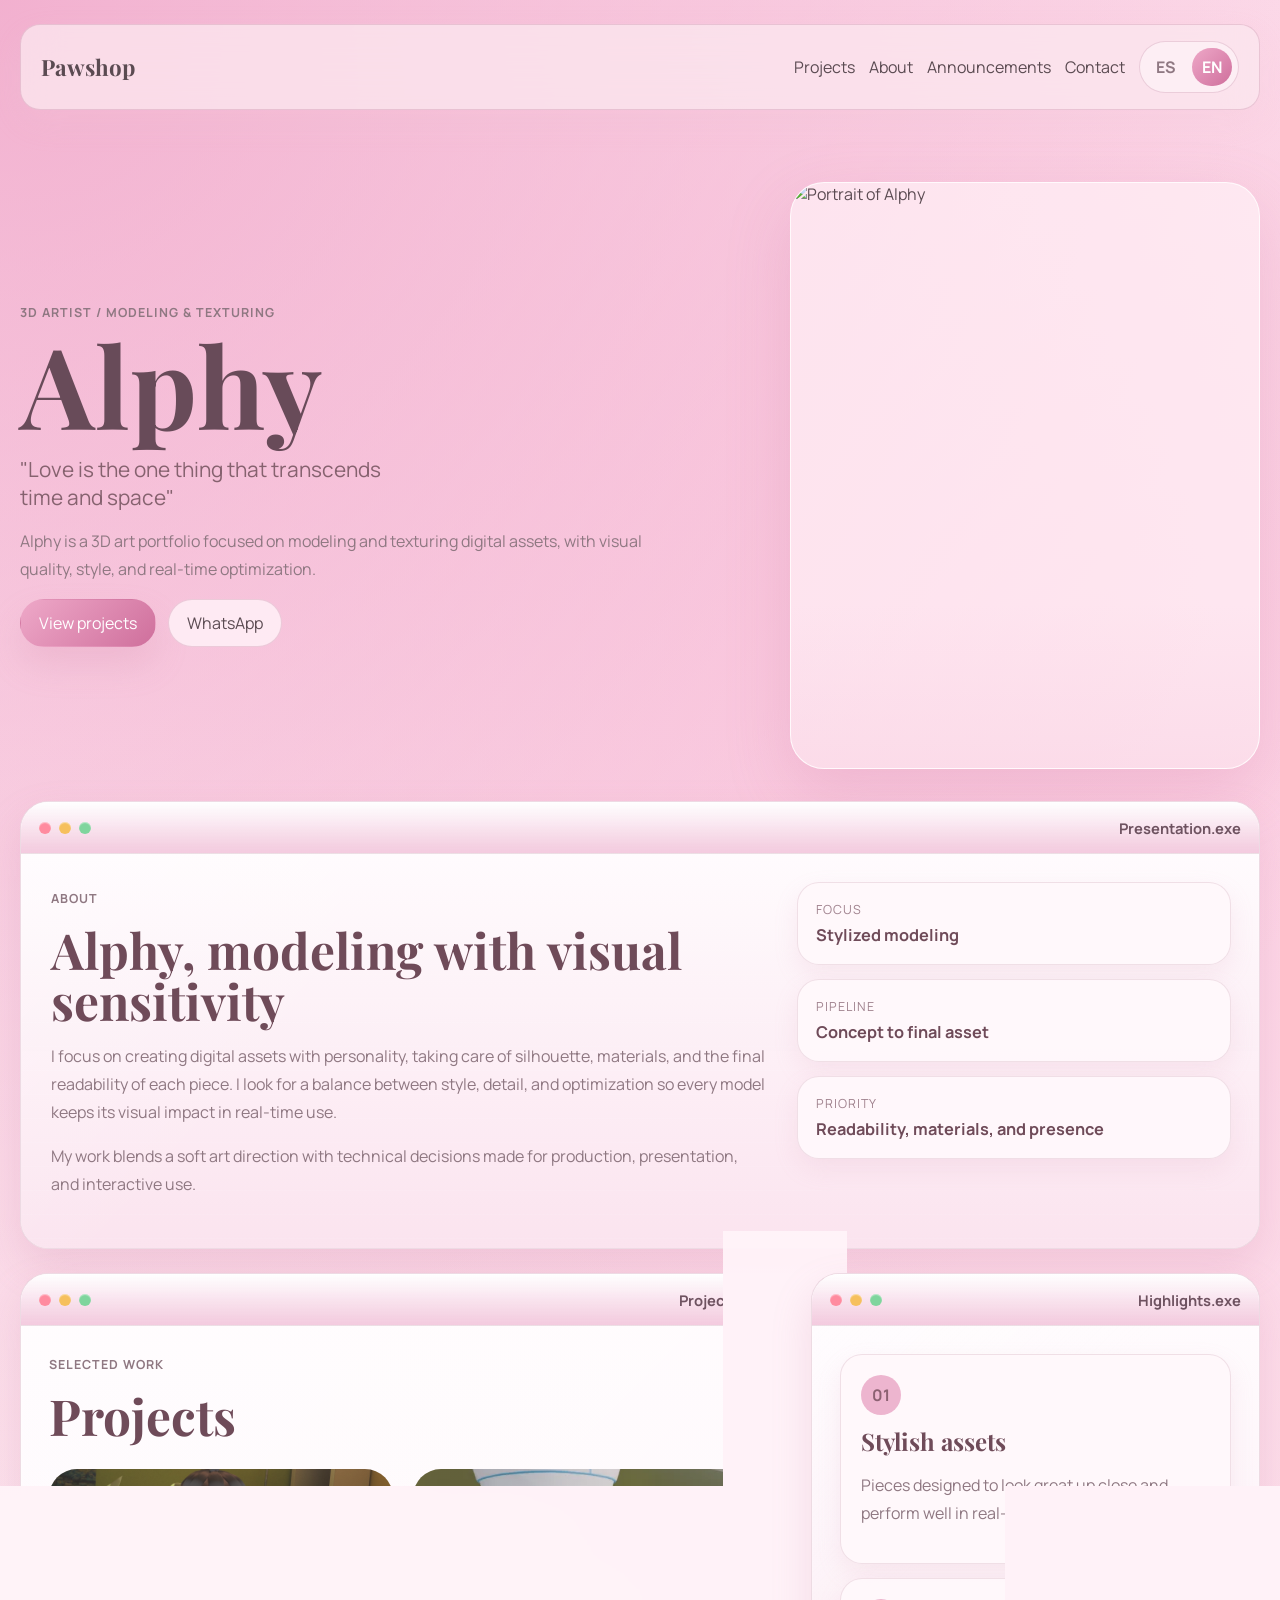
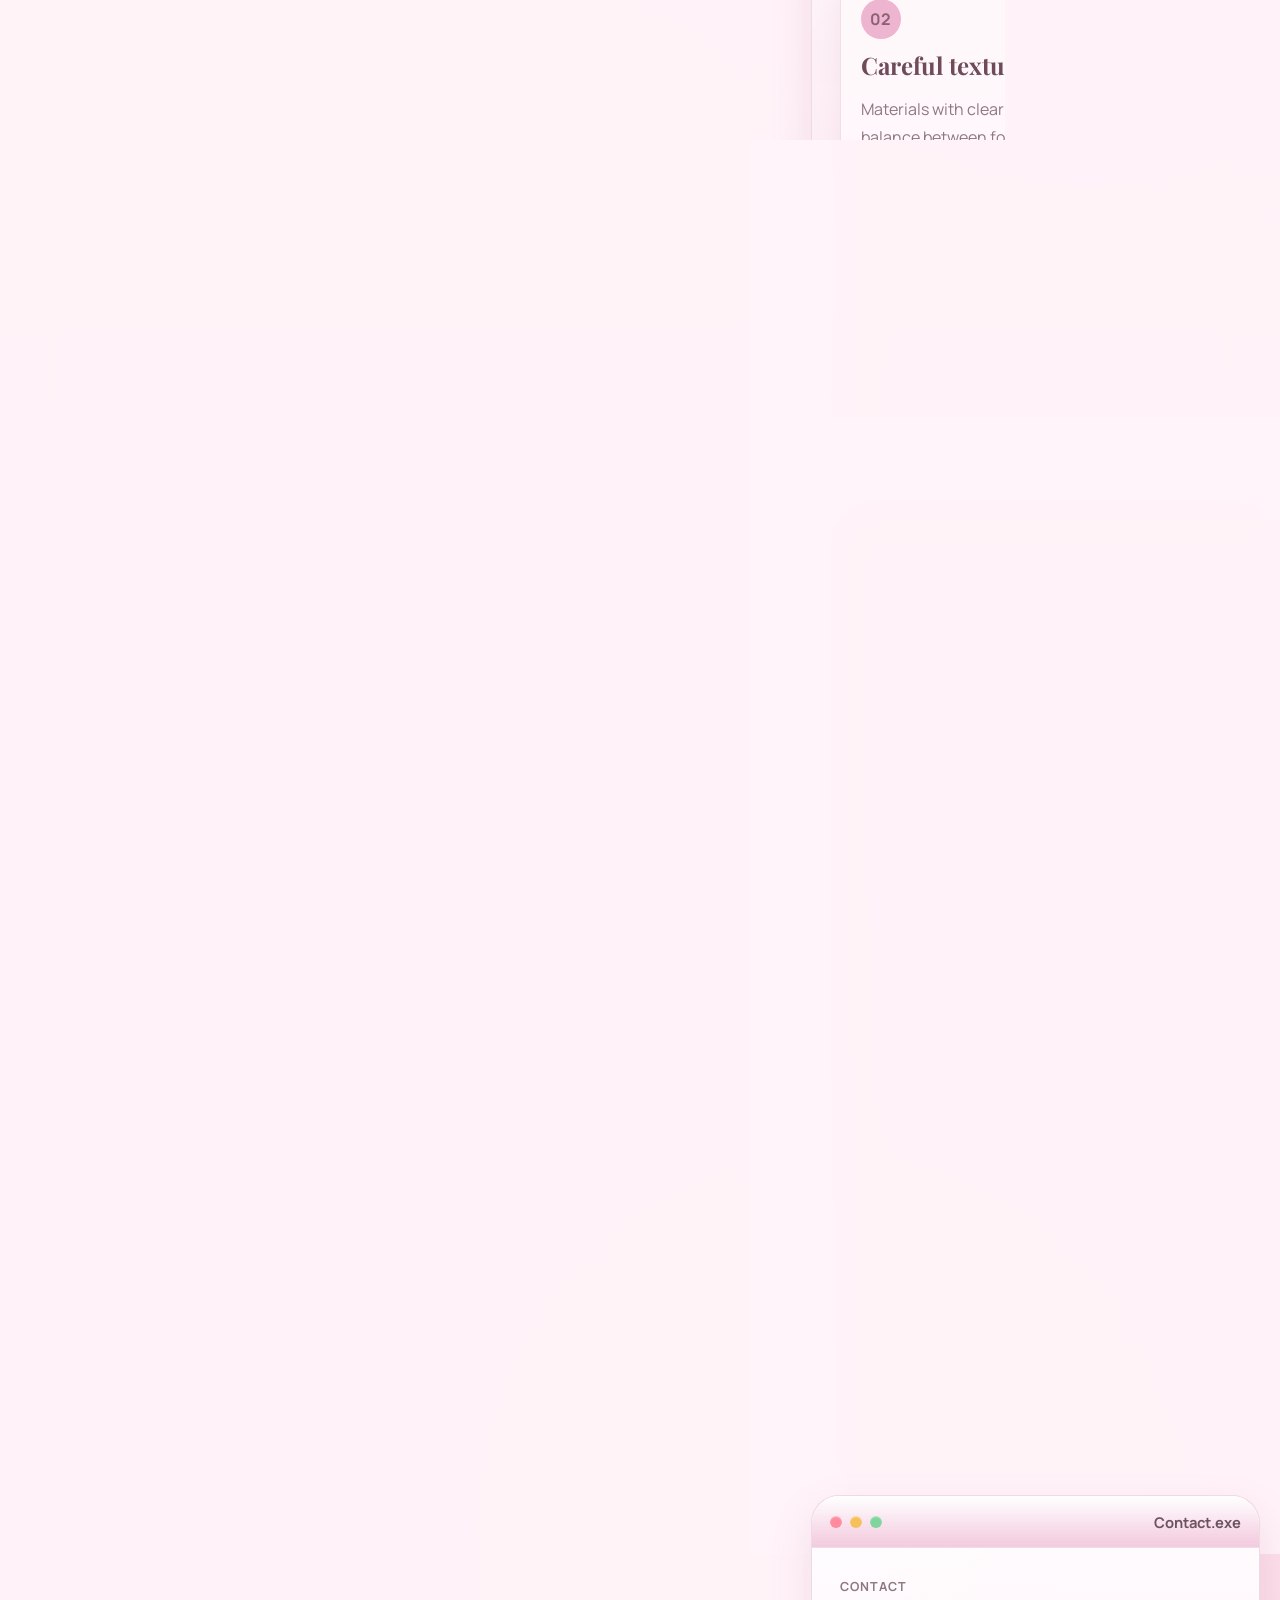
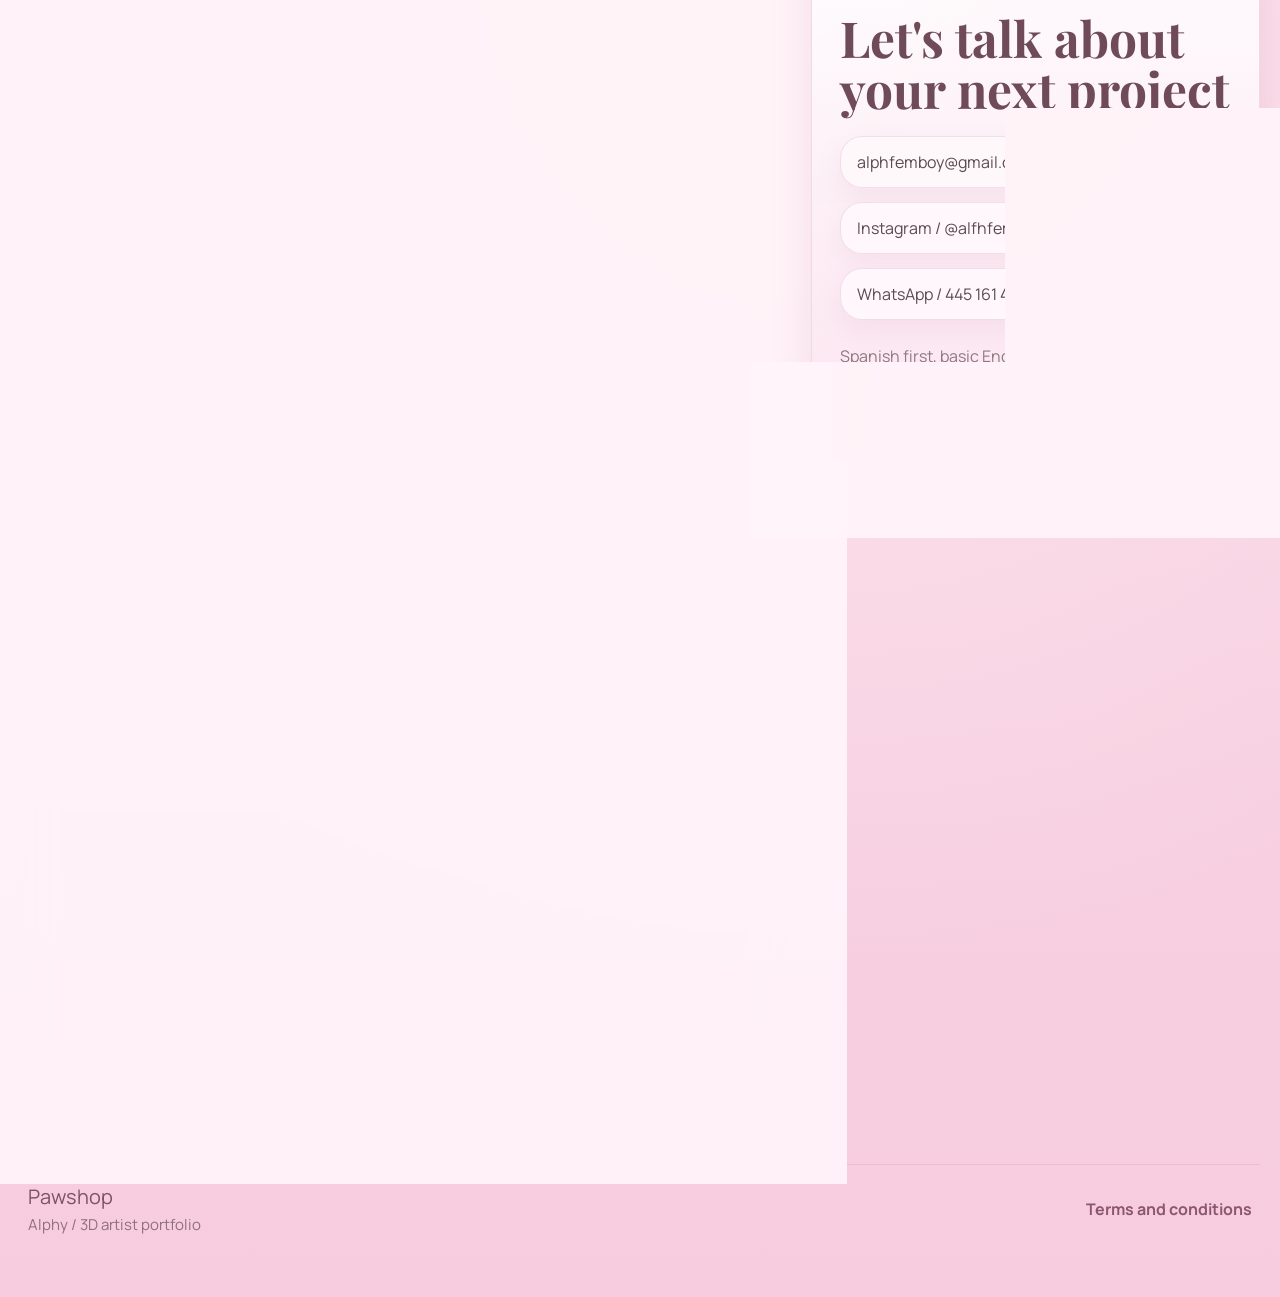
==== commit 4bdaa15e: "Add files via upload" ====
--- a/index.html
+++ b/index.html
@@ -315,11 +315,11 @@
           </label>
           <label>
             <span data-i18n="editor.cover">Imagen principal</span>
-            <input
+              <input
               id="project-cover-image"
               name="coverImage"
               type="text"
-              placeholder="./images/project-1/cover.png o images\\project-1\\cover.png"
+              placeholder="./images/project-1/proyect1.1.jpg o images\\project-1\\proyect1.1.jpg"
             />
             <small class="field-hint" data-i18n="editor.coverHint">
               Acepta URLs, rutas relativas del repo y rutas pegadas desde Windows si el archivo esta dentro de images/.
@@ -331,7 +331,7 @@
               id="project-gallery"
               name="gallery"
               rows="4"
-              placeholder="./images/project-1/01.png&#10;images\\project-1\\02.png"
+              placeholder="./images/project-1/proyect1.1.jpg&#10;images\\project-1\\proyect1.2.jpg"
             ></textarea>
             <small class="field-hint" data-i18n="editor.galleryHint">
               Pon una imagen por linea. Usa archivo por archivo; la web no puede leer carpetas completas automaticamente.
@@ -441,7 +441,7 @@
               id="announcement-image"
               name="image"
               type="text"
-              placeholder="./images/project-1/cover.png o images\\notice\\cover.png"
+              placeholder="./images/project-1/proyect1.1.jpg o images\\project-7\\project-7.1.jpg"
             />
           </label>
           <label>
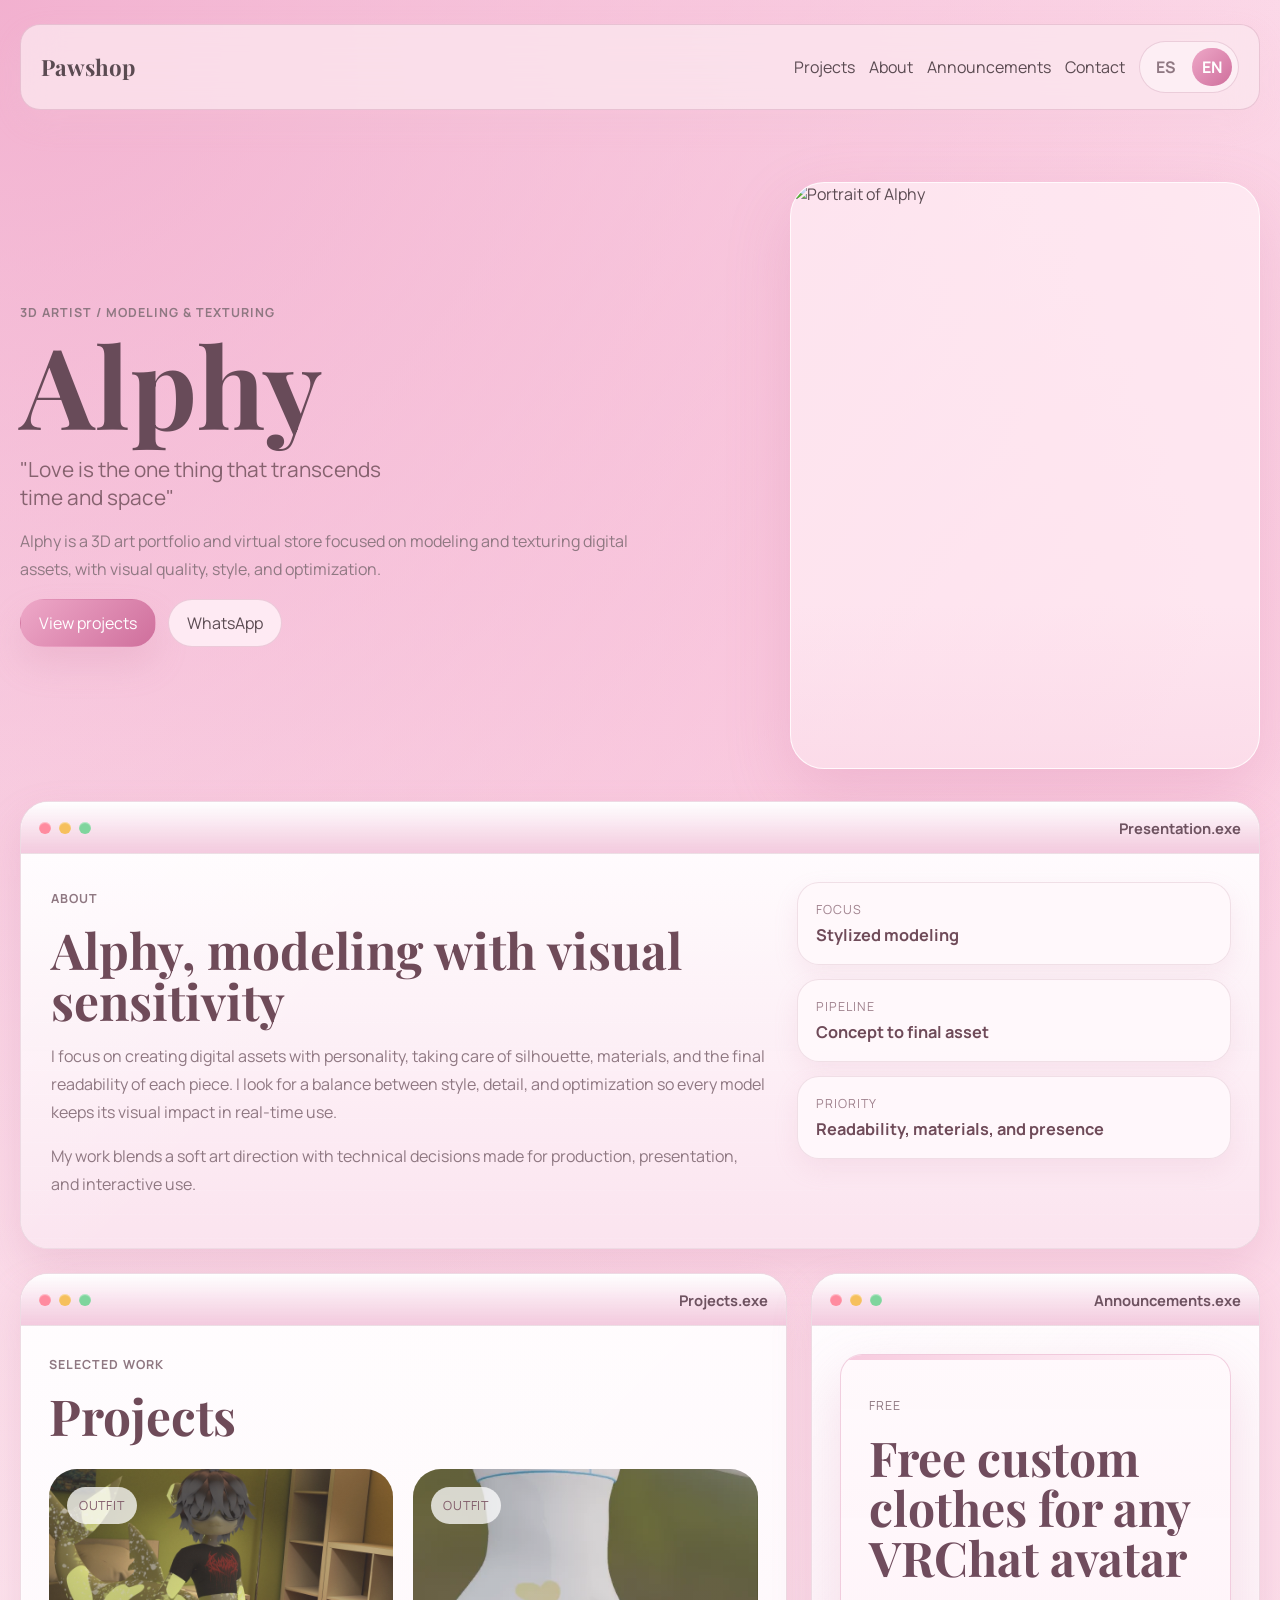
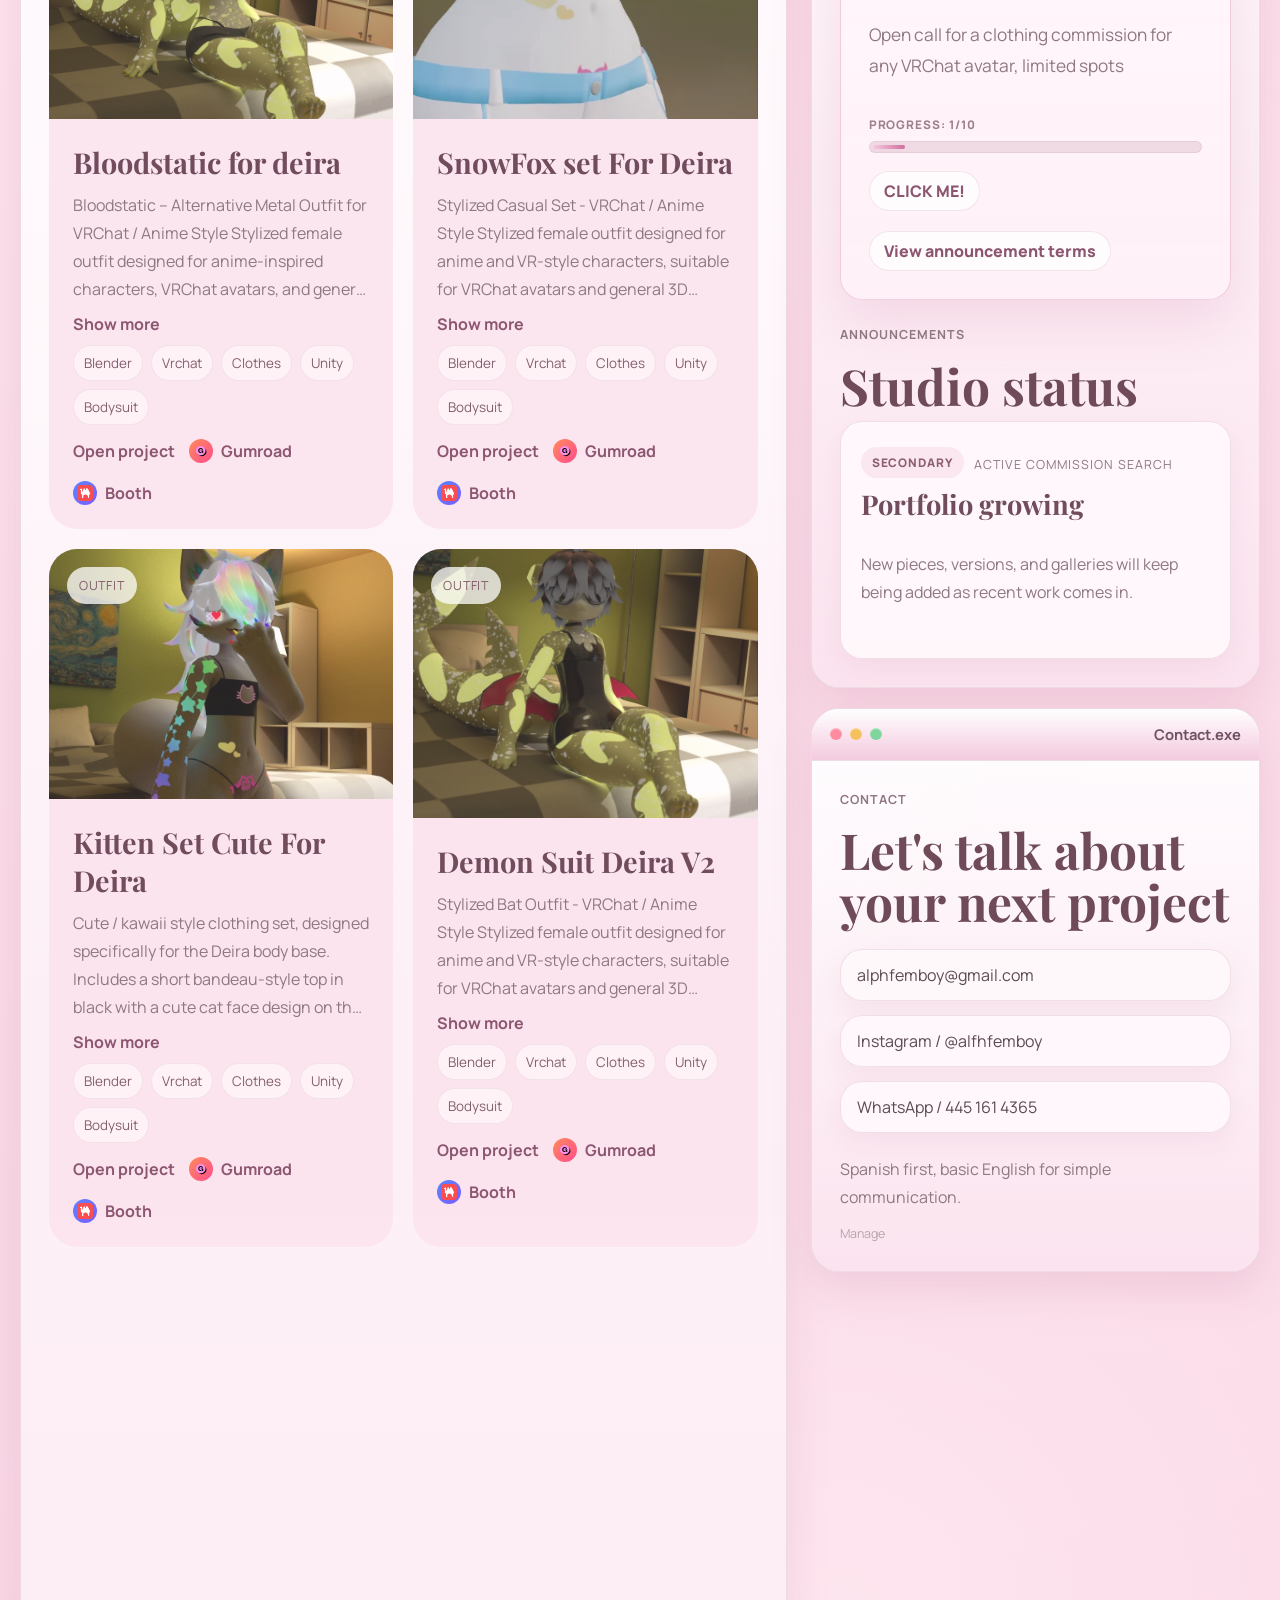
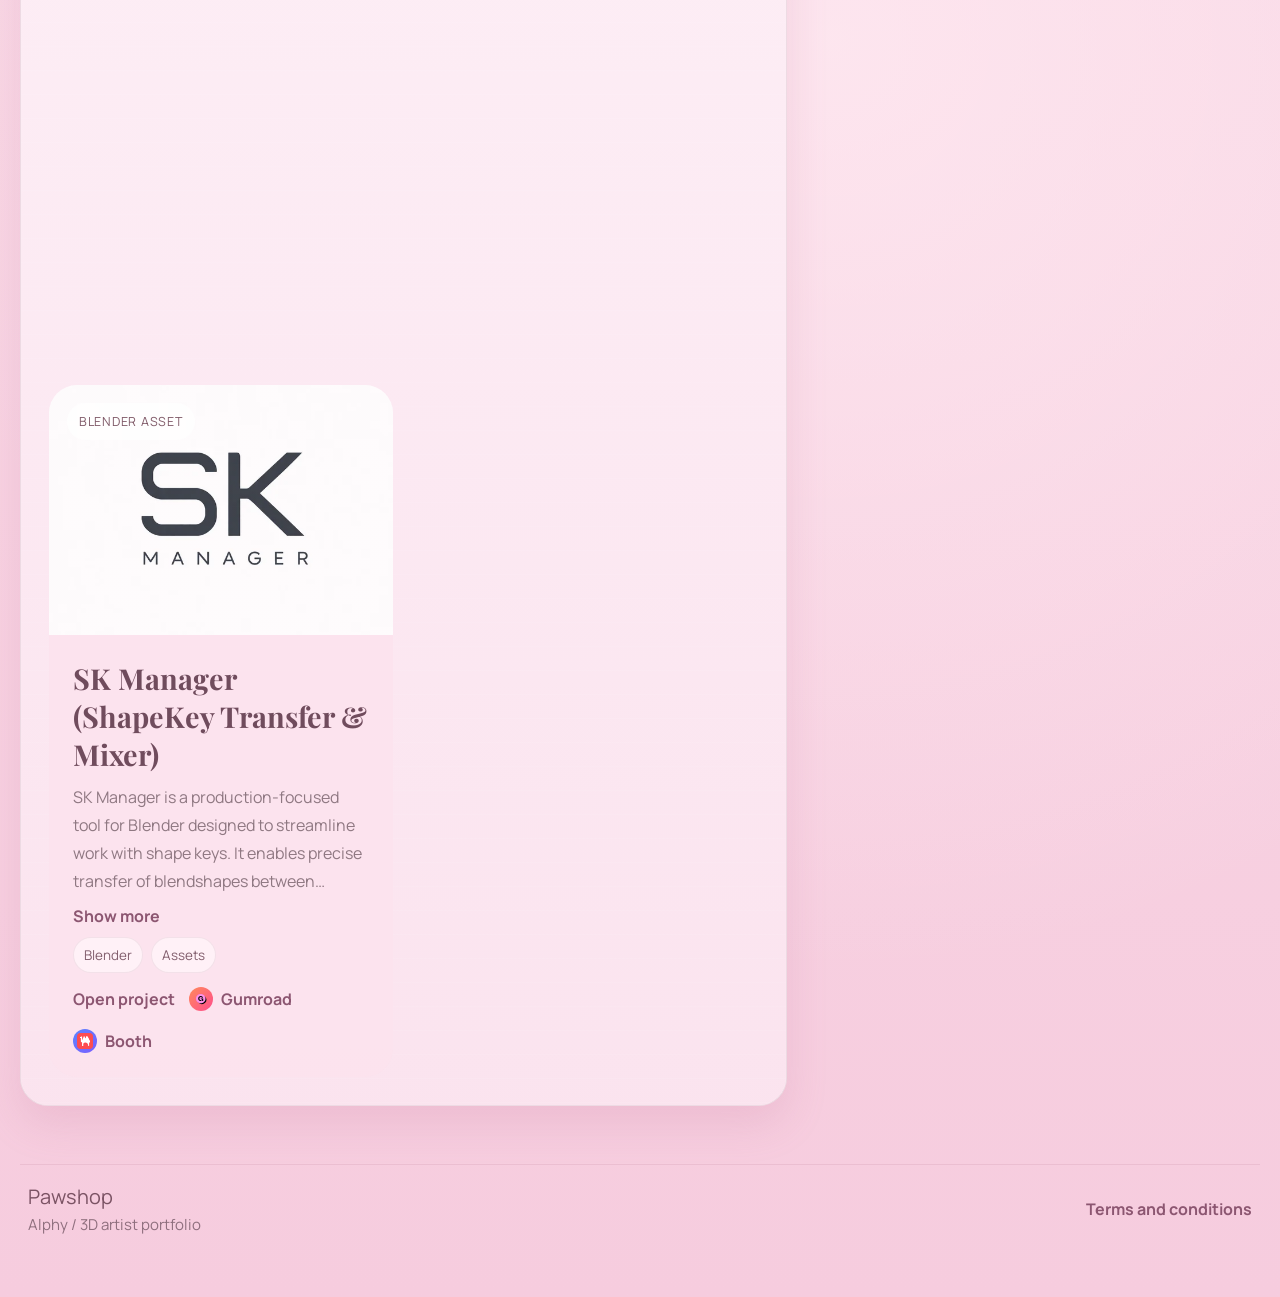
==== commit bf9fa6c7: "Add files via upload" ====
--- a/index.html
+++ b/index.html
@@ -6,7 +6,7 @@
     <title>Alphy | Artista 3D</title>
     <meta
       name="description"
-      content="Portfolio creativo de Alphy, artista 3D especializado en modelado y texturizado de assets digitales."
+      content="Portfolio y tienda virtual de arte 3D de Alphy, enfocado en modelado y texturizado de assets digitales, con calidad visual, estilo y optimizacion."
     />
     <link rel="preconnect" href="https://fonts.googleapis.com" />
     <link rel="preconnect" href="https://fonts.gstatic.com" crossorigin />
@@ -133,45 +133,6 @@
             </section>
 
             <aside class="sidebar-stack">
-              <article class="window-shell highlights-window reveal">
-                <div class="window-header">
-                  <div class="window-controls" aria-hidden="true">
-                    <span class="control control-close"></span>
-                    <span class="control control-minimize"></span>
-                    <span class="control control-expand"></span>
-                  </div>
-                  <p class="window-title" data-i18n="window.skills">Highlights.exe</p>
-                </div>
-                <div class="window-body">
-                  <section class="highlights">
-                    <article>
-                      <span>01</span>
-                      <h2 data-i18n="highlight.oneTitle">Assets con estilo</h2>
-                      <p data-i18n="highlight.oneBody">
-                        Piezas pensadas para verse bien de cerca y funcionar bien en
-                        escenas de tiempo real.
-                      </p>
-                    </article>
-                    <article>
-                      <span>02</span>
-                      <h2 data-i18n="highlight.twoTitle">Texturas cuidadas</h2>
-                      <p data-i18n="highlight.twoBody">
-                        Materiales con identidad visual clara, detalle y equilibrio entre
-                        forma y lectura.
-                      </p>
-                    </article>
-                    <article>
-                      <span>03</span>
-                      <h2 data-i18n="highlight.threeTitle">Flujo flexible</h2>
-                      <p data-i18n="highlight.threeBody">
-                        Portfolio preparado para seguir creciendo con nuevos proyectos y
-                        versiones.
-                      </p>
-                    </article>
-                  </section>
-                </div>
-              </article>
-
               <article class="window-shell announcements-window reveal" id="comunicados">
                 <div class="window-header">
                   <div class="window-controls" aria-hidden="true">
--- a/styles.css
+++ b/styles.css
@@ -81,7 +81,6 @@
 .window-body h2,
 .drawer-header h2,
 .project-card h3,
-.highlights h2,
 .announcement-card h3,
 .project-empty h3 {
   font-family: "Playfair Display", serif;
@@ -176,7 +175,6 @@
 .hero-description,
 .section-heading p,
 .window-body p,
-.highlights p,
 .project-description,
 .item-description,
 .announcement-card p {
@@ -394,8 +392,7 @@
 .announcement-card,
 .contact-list a,
 .project-item,
-.project-empty,
-.highlights article {
+.project-empty {
   border-radius: 22px;
   border: 1px solid rgba(171, 111, 137, 0.18);
   background: rgba(255, 248, 251, 0.95);
@@ -426,34 +423,6 @@
   font-size: 1.02rem;
 }
 
-.highlights {
-  display: grid;
-  gap: 14px;
-}
-
-.highlights article {
-  padding: 20px;
-}
-
-.highlights span {
-  display: inline-flex;
-  align-items: center;
-  justify-content: center;
-  width: 40px;
-  height: 40px;
-  border-radius: 50%;
-  background: rgba(231, 156, 190, 0.72);
-  color: #8c6172;
-  font-weight: 700;
-}
-
-.highlights h2 {
-  margin: 14px 0 10px;
-  font-size: 1.5rem;
-  line-height: 1.08;
-  color: #6f4b59;
-}
-
 .section-heading {
   max-width: 760px;
   margin-bottom: 28px;
@@ -467,7 +436,6 @@
 
 .presentation-window .window-body,
 .projects-window .window-body,
-.highlights-window .window-body,
 .announcements-window .window-body,
 .contact-window .window-body {
   position: relative;
@@ -475,7 +443,6 @@
 
 .presentation-window .window-body::before,
 .projects-window .window-body::before,
-.highlights-window .window-body::before,
 .announcements-window .window-body::before,
 .contact-window .window-body::before {
   content: "";
@@ -495,7 +462,6 @@
 
 .presentation-window .window-body > *,
 .projects-window .window-body > *,
-.highlights-window .window-body > *,
 .announcements-window .window-body > *,
 .contact-window .window-body > * {
   position: relative;
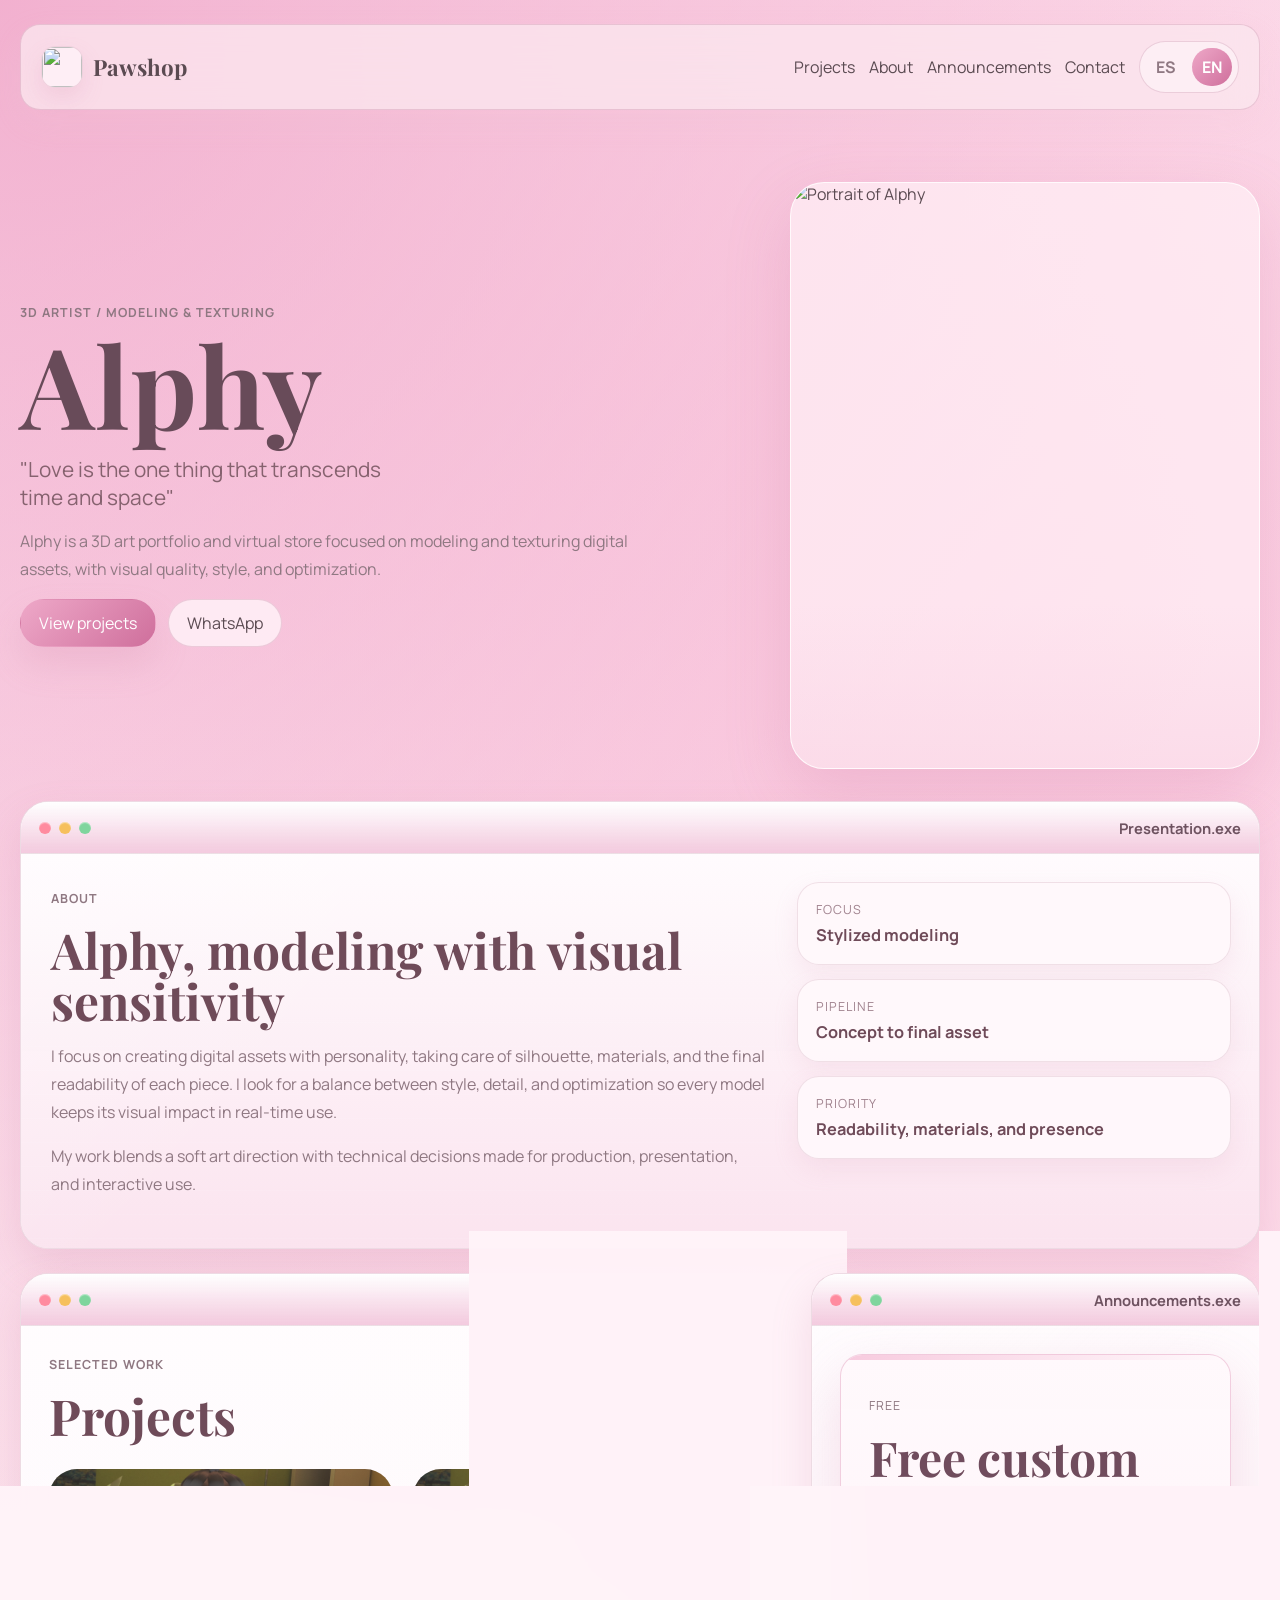
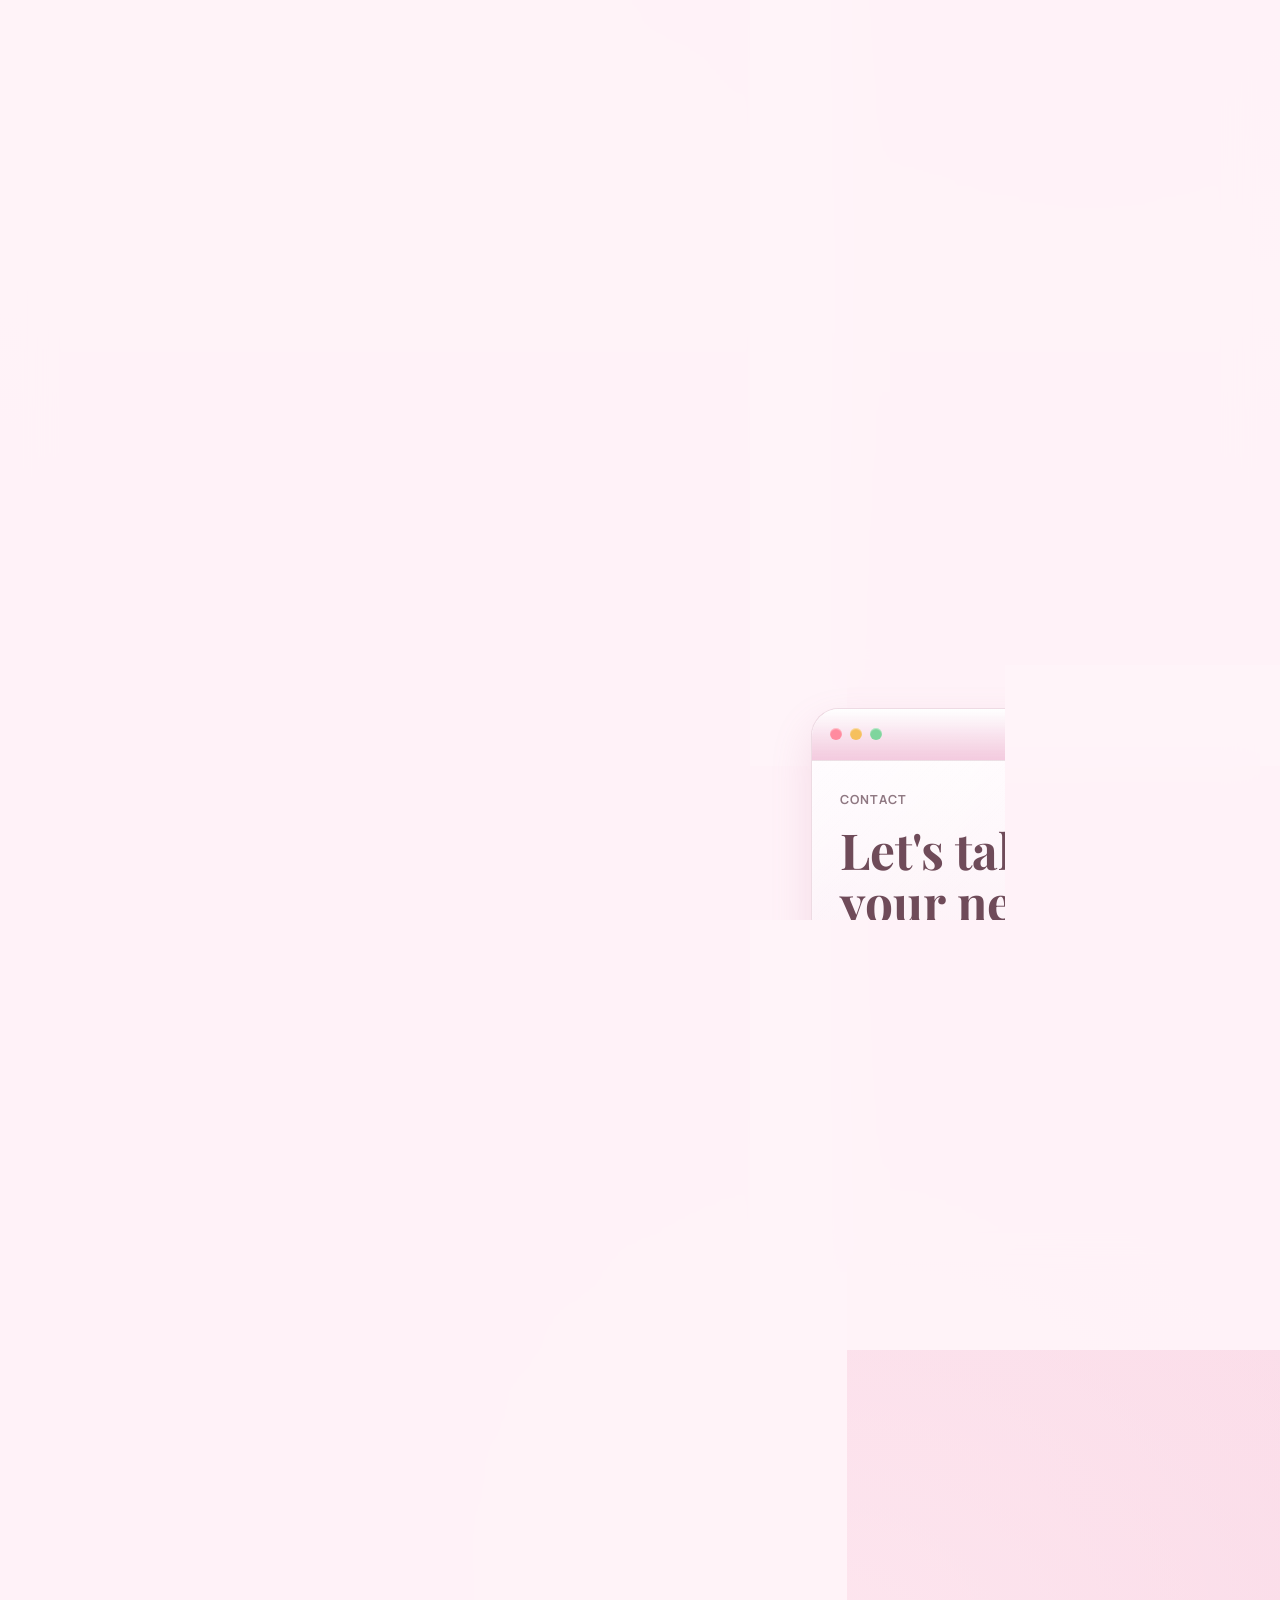
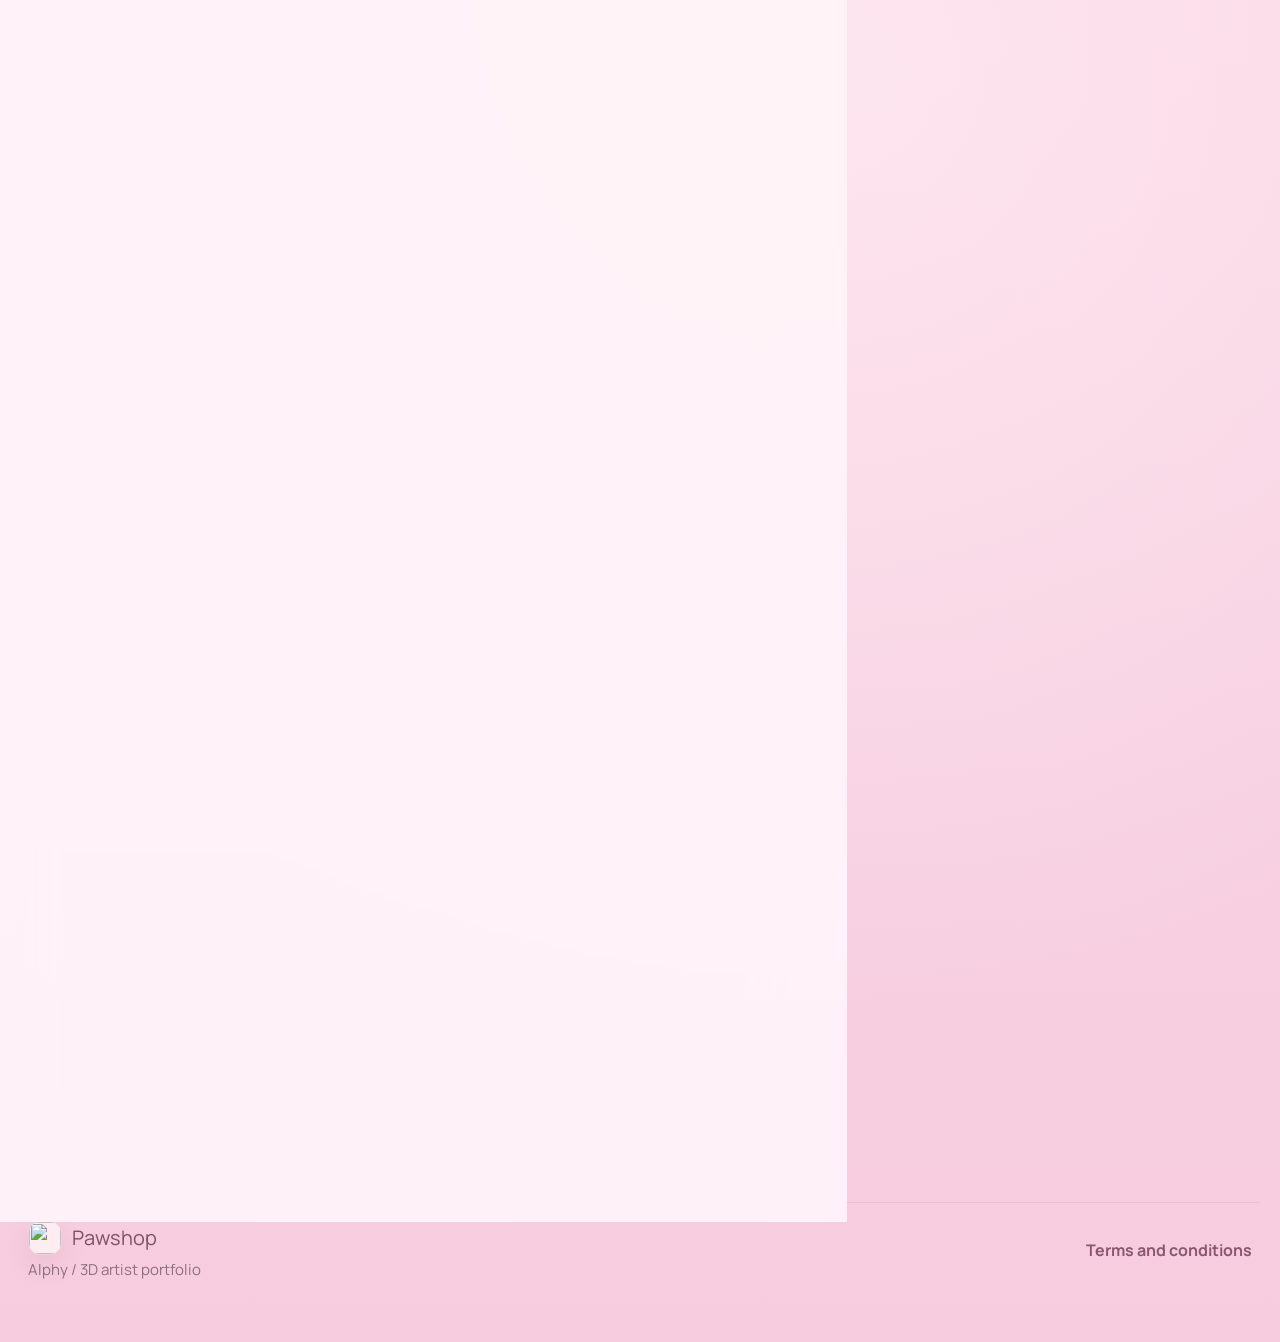
==== commit 4659a47f: "Add files via upload" ====
--- a/index.html
+++ b/index.html
@@ -14,12 +14,19 @@
       href="https://fonts.googleapis.com/css2?family=Manrope:wght@400;500;600;700;800&family=Playfair+Display:wght@500;600;700;800&display=swap"
       rel="stylesheet"
     />
+    <link rel="icon" type="image/png" href="./images/brand/pawshop-logo.png" />
+    <link rel="apple-touch-icon" href="./images/brand/pawshop-logo.png" />
     <link rel="stylesheet" href="./styles.css?v=21" />
   </head>
   <body>
     <div class="page-shell">
       <header class="topbar">
-        <a class="brand" href="#inicio">Pawshop</a>
+        <a class="brand" href="#inicio" aria-label="Pawshop">
+          <span class="brand-mark" aria-hidden="true">
+            <img src="./images/brand/pawshop-logo.png" alt="" />
+          </span>
+          <span class="brand-text">Pawshop</span>
+        </a>
         <nav class="nav">
           <a href="#proyectos" data-i18n="nav.projects">Proyectos</a>
           <a href="#sobre-mi" data-i18n="nav.about">Sobre mi</a>
@@ -194,7 +201,12 @@
 
       <footer class="site-footer">
         <div class="site-footer-copy">
-          <p class="site-footer-brand">Pawshop</p>
+          <p class="site-footer-brand">
+            <span class="brand-mark" aria-hidden="true">
+              <img src="./images/brand/pawshop-logo.png" alt="" />
+            </span>
+            <span class="brand-text">Pawshop</span>
+          </p>
           <p class="site-footer-note">Alphy / 3D artist portfolio</p>
         </div>
         <div class="site-footer-links">
--- a/styles.css
+++ b/styles.css
@@ -87,8 +87,36 @@
 }
 
 .brand {
+  display: inline-flex;
+  align-items: center;
+  gap: 10px;
   font-size: 1.4rem;
   font-weight: 700;
+}
+
+.brand-mark {
+  display: inline-flex;
+  align-items: center;
+  justify-content: center;
+  width: 42px;
+  height: 42px;
+  border-radius: 14px;
+  overflow: hidden;
+  border: 1px solid rgba(182, 109, 142, 0.22);
+  background: rgba(255, 241, 247, 0.85);
+  box-shadow: 0 10px 22px rgba(205, 116, 155, 0.16);
+  flex: 0 0 auto;
+}
+
+.brand-mark img {
+  width: 100%;
+  height: 100%;
+  display: block;
+  object-fit: cover;
+}
+
+.brand-text {
+  line-height: 1;
 }
 
 .nav {
@@ -899,10 +927,19 @@
 }
 
 .site-footer-brand {
+  display: inline-flex;
+  align-items: center;
+  gap: 10px;
   margin: 0;
   font-family: var(--font-display);
   font-size: 1.25rem;
   color: #7b5364;
+}
+
+.site-footer-brand .brand-mark {
+  width: 34px;
+  height: 34px;
+  border-radius: 12px;
 }
 
 .site-footer-note {
